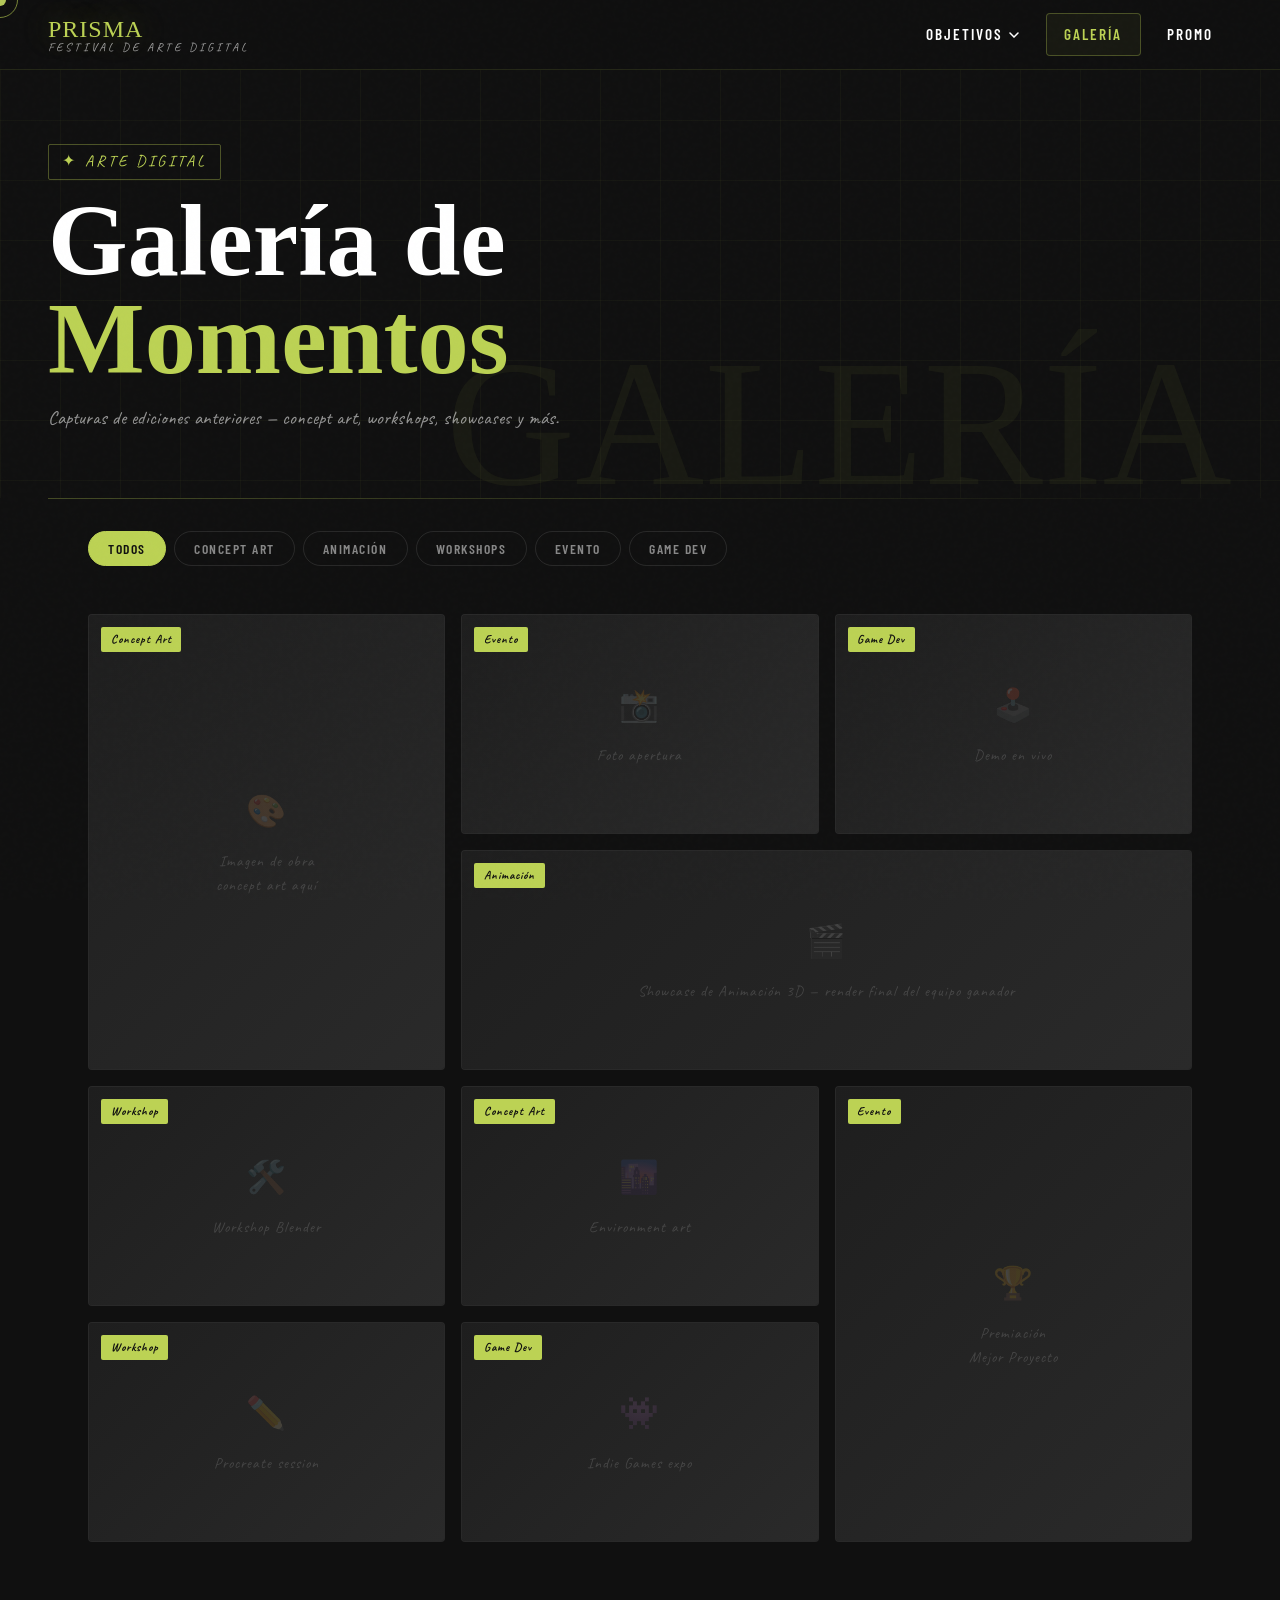
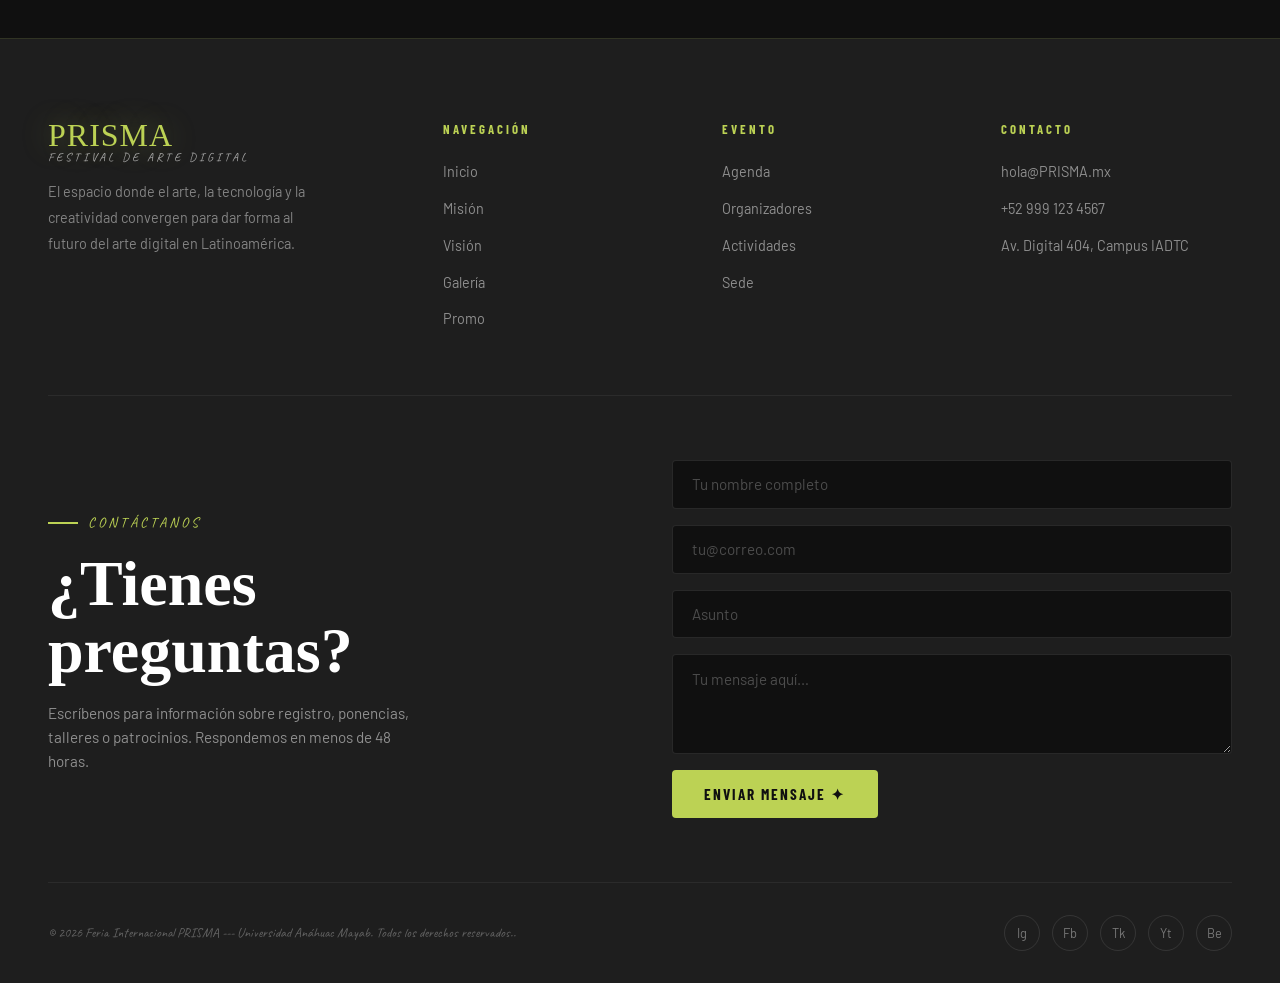
==== Pages/galeria.html @ c2626a15 "All Pages Se agregaron todas las páginas y los links son funcionales, el texto ya está arreglado y f" ====
<!doctype html>
<html lang="es">
  <head>
    <meta charset="UTF-8" />
    <meta name="viewport" content="width=device-width, initial-scale=1.0" />
    <title>Galería — PRISMA Festival</title>
    <link rel="stylesheet" href="/Styles/Style-galeria.css" />

    <!-- =====================================================
       ESTILOS ESPECÍFICOS DE ESTA PÁGINA
       Copia este bloque en un nuevo <style> para cada
       página y personaliza solo lo que necesites.
  ====================================================== -->
    <style>
      /* ── PÁGINA HERO ──────────────────────────────────── */
      .page-banner {
        min-height: 46vh;
        display: flex;
        flex-direction: column;
        justify-content: flex-end;
        padding: 9rem 3rem 4rem;
        position: relative;
        overflow: hidden;
      }

      /* Grid de fondo igual al hero */
      .page-banner::before {
        content: "";
        position: absolute;
        inset: 0;
        background-image:
          linear-gradient(rgba(188, 210, 84, 0.04) 1px, transparent 1px),
          linear-gradient(90deg, rgba(188, 210, 84, 0.04) 1px, transparent 1px);
        background-size: 60px 60px;
      }

      /* Palabra fantasma decorativa — cámbiala por cada página */
      .page-banner::after {
        content: "GALERÍA"; /* ← cambia esto en cada página */
        position: absolute;
        right: 3rem;
        bottom: -1rem;
        font-family: "Permanent Marker", cursive;
        font-size: clamp(5rem, 14vw, 12rem);
        color: rgba(188, 210, 84, 0.05);
        line-height: 1;
        pointer-events: none;
        white-space: nowrap;
      }

      .page-banner-inner {
        position: relative;
        z-index: 1;
      }

      .page-banner-tag {
        display: inline-block;
        font-family: "Caveat", cursive;
        font-size: 1rem;
        color: var(--accent);
        letter-spacing: 3px;
        text-transform: uppercase;
        margin-bottom: 0.8rem;
        padding: 0.25rem 0.8rem;
        border: 1px solid rgba(188, 210, 84, 0.35);
        border-radius: 2px;
      }

      .page-banner-title {
        font-family: "Permanent Marker", cursive;
        font-size: clamp(3.2rem, 8vw, 7rem);
        line-height: 0.95;
        color: var(--white);
      }
      .page-banner-title em {
        font-style: normal;
        color: var(--accent);
      }

      .page-banner-desc {
        font-family: "Caveat", cursive;
        font-size: 1.2rem;
        color: rgba(255, 255, 255, 0.55);
        margin-top: 1rem;
        max-width: 520px;
      }

      /* Línea divisora animada */
      .divider-line {
        height: 1px;
        background: linear-gradient(to right, var(--accent), transparent);
        margin: 0 3rem;
        opacity: 0.3;
      }

      /* ── FILTROS / TABS ───────────────────────────────── */
      .filter-bar {
        display: flex;
        align-items: center;
        gap: 0.5rem;
        flex-wrap: wrap;
        padding: 2rem 3rem;
        max-width: 1200px;
        margin: 0 auto;
      }

      .filter-btn {
        padding: 0.5rem 1.2rem;
        background: transparent;
        border: 1px solid rgba(255, 255, 255, 0.1);
        border-radius: 999px;
        color: rgba(255, 255, 255, 0.5);
        font-family: "Barlow Condensed", sans-serif;
        font-size: 0.85rem;
        font-weight: 600;
        letter-spacing: 1.5px;
        text-transform: uppercase;
        transition: all 0.25s ease;
      }
      .filter-btn:hover {
        border-color: rgba(188, 210, 84, 0.4);
        color: var(--accent);
      }
      .filter-btn.active {
        background: var(--accent);
        border-color: var(--accent);
        color: var(--bg);
      }

      /* ── GALERÍA MASONRY ──────────────────────────────── */
      .gallery-main {
        padding: 1rem 3rem 6rem;
        max-width: 1200px;
        margin: 0 auto;
      }

      .gallery-masonry {
        display: grid;
        grid-template-columns: repeat(3, 1fr);
        grid-auto-rows: 220px;
        gap: 1rem;
      }

      /* Tamaños variados para efecto masonry */
      .gitem {
        grid-row: span 1;
      }
      .gitem.tall {
        grid-row: span 2;
      }
      .gitem.wide {
        grid-column: span 2;
      }

      .gallery-item {
        background: var(--gray);
        border: 1px solid rgba(255, 255, 255, 0.05);
        border-radius: 4px;
        overflow: hidden;
        position: relative;
        transition: all 0.35s cubic-bezier(0.25, 0.46, 0.45, 0.94);
        display: flex;
        align-items: center;
        justify-content: center;
      }
      .gallery-item:hover {
        border-color: rgba(188, 210, 84, 0.35);
        transform: scale(1.02);
        z-index: 2;
        box-shadow: 0 20px 50px rgba(0, 0, 0, 0.5);
      }

      /* Overlay de info al hover */
      .gallery-item-overlay {
        position: absolute;
        inset: 0;
        background: linear-gradient(
          to top,
          rgba(16, 16, 16, 0.95) 0%,
          transparent 55%
        );
        opacity: 0;
        transition: opacity 0.35s ease;
        display: flex;
        flex-direction: column;
        justify-content: flex-end;
        padding: 1.5rem;
      }
      .gallery-item:hover .gallery-item-overlay {
        opacity: 1;
      }

      .gitem-title {
        font-family: "Barlow Condensed", sans-serif;
        font-size: 1rem;
        font-weight: 700;
        letter-spacing: 1px;
        text-transform: uppercase;
        color: var(--white);
        margin-bottom: 0.3rem;
      }
      .gitem-meta {
        font-family: "Caveat", cursive;
        font-size: 0.85rem;
        color: var(--accent);
      }

      .gitem-cat {
        position: absolute;
        top: 12px;
        left: 12px;
        padding: 0.2rem 0.6rem;
        background: var(--accent);
        color: var(--bg);
        font-family: "Caveat", cursive;
        font-size: 0.75rem;
        letter-spacing: 1px;
        border-radius: 2px;
        font-weight: 700;
      }

      /* Placeholder visual (reemplaza con <img> reales) */
      .gitem-placeholder {
        display: flex;
        flex-direction: column;
        align-items: center;
        justify-content: center;
        gap: 0.7rem;
        width: 100%;
        height: 100%;
        font-family: "Caveat", cursive;
        font-size: 0.95rem;
        color: rgba(255, 255, 255, 0.15);
        letter-spacing: 1px;
        text-align: center;
        padding: 1rem;
        /* ↓ Elimina esto cuando pongas imágenes reales */
        background: linear-gradient(
          135deg,
          var(--gray) 0%,
          var(--gray-mid) 100%
        );
      }
      .gitem-placeholder span {
        font-size: 2rem;
      }

      /* ── LIGHTBOX ─────────────────────────────────────── */
      .lightbox {
        position: fixed;
        inset: 0;
        background: rgba(16, 16, 16, 0.97);
        backdrop-filter: blur(20px);
        z-index: 500;
        display: flex;
        align-items: center;
        justify-content: center;
        opacity: 0;
        visibility: hidden;
        transition: all 0.35s ease;
      }
      .lightbox.open {
        opacity: 1;
        visibility: visible;
      }
      .lightbox-content {
        max-width: 80vw;
        max-height: 80vh;
        position: relative;
        text-align: center;
      }
      .lightbox-img {
        max-width: 100%;
        max-height: 70vh;
        border-radius: 4px;
        border: 1px solid rgba(188, 210, 84, 0.2);
      }
      .lightbox-placeholder {
        width: 700px;
        height: 500px;
        max-width: 80vw;
        background: var(--gray);
        border: 1px solid rgba(188, 210, 84, 0.2);
        border-radius: 4px;
        display: flex;
        flex-direction: column;
        align-items: center;
        justify-content: center;
        gap: 1rem;
        font-family: "Caveat", cursive;
        color: rgba(255, 255, 255, 0.3);
        font-size: 1.2rem;
      }
      .lightbox-info {
        margin-top: 1.2rem;
      }
      .lightbox-title {
        font-family: "Permanent Marker", cursive;
        font-size: 1.4rem;
        color: var(--white);
      }
      .lightbox-meta {
        font-family: "Caveat", cursive;
        font-size: 1rem;
        color: var(--accent);
        margin-top: 0.3rem;
      }
      .lightbox-close {
        position: absolute;
        top: -50px;
        right: 0;
        width: 40px;
        height: 40px;
        border-radius: 50%;
        border: 1px solid rgba(255, 255, 255, 0.2);
        background: transparent;
        color: var(--white);
        font-size: 1.2rem;
        display: flex;
        align-items: center;
        justify-content: center;
        transition: all 0.25s ease;
      }
      .lightbox-close:hover {
        background: var(--accent);
        color: var(--bg);
        border-color: var(--accent);
      }

      /* ── RESPONSIVE ─────────────────────────────────── */
      @media (max-width: 1024px) {
        .gallery-masonry {
          grid-template-columns: repeat(2, 1fr);
        }
        .gitem.wide {
          grid-column: span 2;
        }
      }
      @media (max-width: 768px) {
        .page-banner {
          padding: 8rem 1.5rem 3rem;
        }
        .filter-bar {
          padding: 1.5rem;
        }
        .gallery-main {
          padding: 1rem 1.5rem 4rem;
        }
        .gallery-masonry {
          grid-template-columns: 1fr;
          grid-auto-rows: 200px;
        }
        .gitem.tall,
        .gitem.wide {
          grid-column: span 1;
          grid-row: span 1;
        }
      }
    </style>
  </head>
  <body>
    <!-- Loader -->
    <div class="page-loader">
      <span class="loader-text">PRISMA ✦</span>
    </div>

    <!-- Cursor -->
    <div class="cursor"></div>
    <div class="cursor-ring"></div>

    <!-- ═══════════════════════════════════════════════════
       NAVBAR — Igual en todas las páginas, no tocar
  ═══════════════════════════════════════════════════ -->
    <header class="site-header">
      <a href="/index.html" class="logo">
        PRISMA
        <span>Festival de Arte Digital</span>
      </a>

      <button class="hamburger" aria-label="Menú">
        <span></span><span></span><span></span>
      </button>

      <nav class="site-nav">
        <div class="nav-item">
          <a href="#" class="nav-link" aria-haspopup="true">
            Objetivos
            <svg width="10" height="6" viewBox="0 0 10 6" fill="none">
              <path
                d="M1 1L5 5L9 1"
                stroke="currentColor"
                stroke-width="1.5"
                stroke-linecap="round"
              />
            </svg>
          </a>
          <div class="dropdown-menu">
            <a href="mision.html">Misión</a>
            <a href="vision.html">Visión</a>
          </div>
        </div>
        <div class="nav-item">
          <a href="galeria.html" class="nav-link active">Galería</a>
        </div>
        <div class="nav-item">
          <a href="promo.html" class="nav-link">Promo</a>
        </div>
      </nav>
    </header>
    <!-- FIN NAVBAR ─────────────────────────────────────── -->

    <!-- ═══════════════════════════════════════════════════
       CONTENIDO DE ESTA PÁGINA
       Todo lo de aquí abajo es lo que cambia por página
  ═══════════════════════════════════════════════════ -->

    <!-- Banner de página -->
    <div class="page-banner">
      <div class="page-banner-inner">
        <span class="page-banner-tag">✦ Arte Digital</span>
        <h1 class="page-banner-title">Galería de<br /><em>Momentos</em></h1>
        <p class="page-banner-desc">
          Capturas de ediciones anteriores — concept art, workshops, showcases y
          más.
        </p>
      </div>
    </div>

    <div class="divider-line"></div>

    <!-- Filtros -->
    <div class="filter-bar">
      <button class="filter-btn active" data-filter="all">Todos</button>
      <button class="filter-btn" data-filter="concept">Concept Art</button>
      <button class="filter-btn" data-filter="animacion">Animación</button>
      <button class="filter-btn" data-filter="workshop">Workshops</button>
      <button class="filter-btn" data-filter="evento">Evento</button>
      <button class="filter-btn" data-filter="games">Game Dev</button>
    </div>

    <!-- Grid Masonry -->
    <main class="gallery-main">
      <div class="gallery-masonry">
        <!-- Ítem 1 — TALL -->
        <div
          class="gallery-item gitem tall"
          data-category="concept"
          data-title="Character Design Battle"
          data-meta="Concept Art · Edición 2024"
        >
          <div class="gitem-cat">Concept Art</div>
          <div class="gitem-placeholder">
            <span>🎨</span>
            Imagen de obra<br />concept art aquí
          </div>
          <div class="gallery-item-overlay">
            <div class="gitem-title">Character Design Battle</div>
            <div class="gitem-meta">Concept Art · Edición 2024</div>
          </div>
        </div>

        <!-- Ítem 2 -->
        <div
          class="gallery-item gitem"
          data-category="evento"
          data-title="Apertura Oficial"
          data-meta="Evento · 2024"
        >
          <div class="gitem-cat">Evento</div>
          <div class="gitem-placeholder">
            <span>📸</span>
            Foto apertura
          </div>
          <div class="gallery-item-overlay">
            <div class="gitem-title">Apertura Oficial</div>
            <div class="gitem-meta">Evento · 2024</div>
          </div>
        </div>

        <!-- Ítem 3 -->
        <div
          class="gallery-item gitem"
          data-category="games"
          data-title="Demo en Vivo — Unreal Engine"
          data-meta="Game Dev · 2024"
        >
          <div class="gitem-cat">Game Dev</div>
          <div class="gitem-placeholder">
            <span>🕹️</span>
            Demo en vivo
          </div>
          <div class="gallery-item-overlay">
            <div class="gitem-title">Demo en Vivo — Unreal Engine</div>
            <div class="gitem-meta">Game Dev · 2024</div>
          </div>
        </div>

        <!-- Ítem 4 — WIDE -->
        <div
          class="gallery-item gitem wide"
          data-category="animacion"
          data-title="Showcase de Animación 3D"
          data-meta="Animación · 2024"
        >
          <div class="gitem-cat">Animación</div>
          <div class="gitem-placeholder">
            <span>🎬</span>
            Showcase de Animación 3D — render final del equipo ganador
          </div>
          <div class="gallery-item-overlay">
            <div class="gitem-title">Showcase de Animación 3D</div>
            <div class="gitem-meta">Animación · 2024</div>
          </div>
        </div>

        <!-- Ítem 5 -->
        <div
          class="gallery-item gitem"
          data-category="workshop"
          data-title="Workshop Blender"
          data-meta="Workshop · 2024"
        >
          <div class="gitem-cat">Workshop</div>
          <div class="gitem-placeholder">
            <span>🛠️</span>
            Workshop Blender
          </div>
          <div class="gallery-item-overlay">
            <div class="gitem-title">Workshop Blender</div>
            <div class="gitem-meta">Workshop · 2024</div>
          </div>
        </div>

        <!-- Ítem 6 -->
        <div
          class="gallery-item gitem"
          data-category="concept"
          data-title="Environment Painting"
          data-meta="Concept Art · 2023"
        >
          <div class="gitem-cat">Concept Art</div>
          <div class="gitem-placeholder">
            <span>🌆</span>
            Environment art
          </div>
          <div class="gallery-item-overlay">
            <div class="gitem-title">Environment Painting</div>
            <div class="gitem-meta">Concept Art · 2023</div>
          </div>
        </div>

        <!-- Ítem 7 — TALL -->
        <div
          class="gallery-item gitem tall"
          data-category="evento"
          data-title="Premiación — Mejor Proyecto"
          data-meta="Evento · 2024"
        >
          <div class="gitem-cat">Evento</div>
          <div class="gitem-placeholder">
            <span>🏆</span>
            Premiación<br />Mejor Proyecto
          </div>
          <div class="gallery-item-overlay">
            <div class="gitem-title">Premiación — Mejor Proyecto</div>
            <div class="gitem-meta">Evento · 2024</div>
          </div>
        </div>

        <!-- Ítem 8 -->
        <div
          class="gallery-item gitem"
          data-category="workshop"
          data-title="Workshop Procreate"
          data-meta="Workshop · 2023"
        >
          <div class="gitem-cat">Workshop</div>
          <div class="gitem-placeholder">
            <span>✏️</span>
            Procreate session
          </div>
          <div class="gallery-item-overlay">
            <div class="gitem-title">Workshop Procreate</div>
            <div class="gitem-meta">Workshop · 2023</div>
          </div>
        </div>

        <!-- Ítem 9 -->
        <div
          class="gallery-item gitem"
          data-category="games"
          data-title="Indie Game Showcase"
          data-meta="Game Dev · 2023"
        >
          <div class="gitem-cat">Game Dev</div>
          <div class="gitem-placeholder">
            <span>👾</span>
            Indie Games expo
          </div>
          <div class="gallery-item-overlay">
            <div class="gitem-title">Indie Game Showcase</div>
            <div class="gitem-meta">Game Dev · 2023</div>
          </div>
        </div>
      </div>
    </main>

    <!-- ═══════════════════════════════════════════════════
       LIGHTBOX
  ═══════════════════════════════════════════════════ -->
    <div class="lightbox" id="lightbox" role="dialog" aria-modal="true">
      <div class="lightbox-content">
        <button class="lightbox-close" id="lightboxClose">✕</button>
        <div class="lightbox-placeholder" id="lightboxImg">
          <span style="font-size: 3rem">🖼️</span>
          <span>Imagen Ampliada</span>
          <span style="font-size: 0.85rem; opacity: 0.5"
            >Reemplaza con tu &lt;img&gt; real</span
          >
        </div>
        <div class="lightbox-info">
          <div class="lightbox-title" id="lightboxTitle">—</div>
          <div class="lightbox-meta" id="lightboxMeta">—</div>
        </div>
      </div>
    </div>

    <!-- ═══════════════════════════════════════════════════
       FOOTER — Igual en todas las páginas, no tocar
  ═══════════════════════════════════════════════════ -->
    <footer class="site-footer" id="contacto">
      <div class="footer-top">
        <div class="footer-brand">
          <div class="logo">
            PRISMA
            <span>Festival de Arte Digital</span>
          </div>
          <p>
            El espacio donde el arte, la tecnología y la creatividad convergen
            para dar forma al futuro del arte digital en Latinoamérica.
          </p>
        </div>
        <div class="footer-col">
          <div class="footer-col-title">Navegación</div>
          <ul>
            <li><a href="index.html">Inicio</a></li>
            <li><a href="mision.html">Misión</a></li>
            <li><a href="vision.html">Visión</a></li>
            <li><a href="galeria.html">Galería</a></li>
            <li><a href="promo.html">Promo</a></li>
          </ul>
        </div>
        <div class="footer-col">
          <div class="footer-col-title">Evento</div>
          <ul>
            <li><a href="index.html#agenda">Agenda</a></li>
            <li><a href="index.html#organizadores">Organizadores</a></li>
            <li><a href="index.html#destacados">Actividades</a></li>
            <li><a href="index.html#universidad">Sede</a></li>
          </ul>
        </div>
        <div class="footer-col">
          <div class="footer-col-title">Contacto</div>
          <ul>
            <li>
              <a href="mailto:hola@PRISMA.mx">hola@PRISMA.mx</a>
            </li>
            <li><a href="tel:+529991234567">+52 999 123 4567</a></li>
            <li><a href="#">Av. Digital 404, Campus IADTC</a></li>
          </ul>
        </div>
      </div>

      <div class="contact-section">
        <div class="contact-left">
          <div class="section-label">Contáctanos</div>
          <h2 class="section-title">¿Tienes<br />preguntas?</h2>
          <p>
            Escríbenos para información sobre registro, ponencias, talleres o
            patrocinios. Respondemos en menos de 48 horas.
          </p>
        </div>
        <div class="contact-right">
          <form class="contact-form">
            <input
              type="text"
              name="nombre"
              placeholder="Tu nombre completo"
              required
            />
            <input
              type="email"
              name="email"
              placeholder="tu@correo.com"
              required
            />
            <input type="text" name="asunto" placeholder="Asunto" />
            <textarea
              name="mensaje"
              placeholder="Tu mensaje aquí…"
              required
            ></textarea>
            <button type="submit" class="btn-submit">Enviar Mensaje ✦</button>
          </form>
        </div>
      </div>

      <div class="footer-bottom">
        <p>
          © 2026 Feria Internacional PRISMA --- Universidad Anáhuac Mayab. Todos
          los derechos reservados..
        </p>
        <div class="footer-social">
          <a href="https://www.instagram.com/prisma.am/" title="Instagram"
            >Ig</a
          >
          <a href="#" title="Facebook">Fb</a>
          <a href="#" title="TikTok">Tk</a>
          <a href="#" title="YouTube">Yt</a>
          <a href="#" title="Behance">Be</a>
        </div>
      </div>
    </footer>
    <!-- FIN FOOTER ──────────────────────────────────── -->

    <!-- ═══════════════════════════════════════════════════
       JS GLOBAL (no tocar)
  ═══════════════════════════════════════════════════ -->
    <script src="/main.js"></script>

    <!-- ═══════════════════════════════════════════════════
       JS ESPECÍFICO DE ESTA PÁGINA
       Copia solo este bloque <script> en cada página
       y adapta la lógica que necesites.
  ═══════════════════════════════════════════════════ -->
    <script>
      document.addEventListener("DOMContentLoaded", () => {
        /* ── FILTROS ────────────────────────────────────── */
        const filterBtns = document.querySelectorAll(".filter-btn");
        const galleryItems = document.querySelectorAll(".gallery-item");

        filterBtns.forEach((btn) => {
          btn.addEventListener("click", () => {
            filterBtns.forEach((b) => b.classList.remove("active"));
            btn.classList.add("active");

            const filter = btn.dataset.filter;

            galleryItems.forEach((item) => {
              const match =
                filter === "all" || item.dataset.category === filter;
              item.style.transition =
                "opacity 0.35s ease, transform 0.35s ease";
              item.style.opacity = match ? "1" : "0.1";
              item.style.transform = match ? "scale(1)" : "scale(0.95)";
              item.style.pointerEvents = match ? "auto" : "none";
            });
          });
        });

        /* ── LIGHTBOX ───────────────────────────────────── */
        const lightbox = document.getElementById("lightbox");
        const lightboxClose = document.getElementById("lightboxClose");
        const lightboxTitle = document.getElementById("lightboxTitle");
        const lightboxMeta = document.getElementById("lightboxMeta");

        galleryItems.forEach((item) => {
          item.addEventListener("click", () => {
            lightboxTitle.textContent = item.dataset.title || "—";
            lightboxMeta.textContent = item.dataset.meta || "—";
            lightbox.classList.add("open");
            document.body.style.overflow = "hidden";
          });
        });

        const closeLightbox = () => {
          lightbox.classList.remove("open");
          document.body.style.overflow = "";
        };

        lightboxClose.addEventListener("click", closeLightbox);
        lightbox.addEventListener("click", (e) => {
          if (e.target === lightbox) closeLightbox();
        });
        document.addEventListener("keydown", (e) => {
          if (e.key === "Escape") closeLightbox();
        });
      });
    </script>
  </body>
</html>
---- Styles/Style-galeria.css ----
/* ============================================================
   DIGITAL ART FESTIVAL — STYLESHEET
   Base: #101010 | Accent: #BCD254 | Text: #FFFFFF
   ============================================================ */

@import url("https://fonts.googleapis.com/css2?family=Permanent+Marker&family=Caveat:wght@400;600;700&family=Barlow:wght@300;400;500;600;700&family=Barlow+Condensed:wght@400;600;700;800&display=swap");

/* ---- CSS Variables ---- */
:root {
  --bg: #101010;
  --accent: #bcd254;
  --white: #ffffff;
  --gray: #1e1e1e;
  --gray-mid: #2a2a2a;
  --accent-dim: #a0b23a;
  --font-brush: "Permanent Marker", cursive;
  --font-hand: "Caveat", cursive;
  --font-body: "Barlow", sans-serif;
  --font-cond: "Barlow Condensed", sans-serif;
  --radius: 4px;
  --transition: 0.3s cubic-bezier(0.25, 0.46, 0.45, 0.94);
}

/* ---- Reset & Base ---- */
*,
*::before,
*::after {
  box-sizing: border-box;
  margin: 0;
  padding: 0;
}

html {
  scroll-behavior: smooth;
}

body {
  background-color: var(--bg);
  color: var(--white);
  font-family: var(--font-body);
  font-weight: 400;
  line-height: 1.6;
  overflow-x: hidden;
  cursor: none;
}

/* Custom cursor */
.cursor {
  width: 12px;
  height: 12px;
  background: var(--accent);
  border-radius: 50%;
  position: fixed;
  top: 0;
  left: 0;
  pointer-events: none;
  z-index: 9999;
  transform: translate(-50%, -50%);
  transition:
    transform 0.15s ease,
    width 0.2s ease,
    height 0.2s ease;
  mix-blend-mode: exclusion;
}
.cursor-ring {
  width: 36px;
  height: 36px;
  border: 1.5px solid var(--accent);
  border-radius: 50%;
  position: fixed;
  top: 0;
  left: 0;
  pointer-events: none;
  z-index: 9998;
  transform: translate(-50%, -50%);
  transition: transform 0.35s ease;
  opacity: 0.6;
}
body:hover .cursor {
  opacity: 1;
}

a {
  color: inherit;
  text-decoration: none;
  cursor: none;
}
img {
  display: block;
  max-width: 100%;
}
ul {
  list-style: none;
}
button {
  cursor: none;
  font-family: var(--font-body);
}

/* ---- Noise overlay ---- */
body::before {
  content: "";
  position: fixed;
  inset: 0;
  background-image: url("data:image/svg+xml,%3Csvg viewBox='0 0 200 200' xmlns='http://www.w3.org/2000/svg'%3E%3Cfilter id='n'%3E%3CfeTurbulence type='fractalNoise' baseFrequency='0.9' numOctaves='4' stitchTiles='stitch'/%3E%3C/filter%3E%3Crect width='100%25' height='100%25' filter='url(%23n)' opacity='0.04'/%3E%3C/svg%3E");
  pointer-events: none;
  z-index: 1000;
  opacity: 0.35;
}

/* ============================================================
   NAVIGATION / HEADER
   ============================================================ */
.site-header {
  position: fixed;
  top: 0;
  left: 0;
  right: 0;
  z-index: 100;
  padding: 0 3rem;
  display: flex;
  align-items: center;
  justify-content: space-between;
  height: 70px;
  background: rgba(16, 16, 16, 0.9);
  backdrop-filter: blur(14px);
  border-bottom: 1px solid rgba(188, 210, 84, 0.12);
}

.logo {
  font-family: var(--font-brush);
  font-size: 1.5rem;
  color: var(--accent);
  letter-spacing: 1px;
  line-height: 1;
  text-shadow: 0 0 30px rgba(188, 210, 84, 0.4);
}
.logo span {
  display: block;
  font-family: var(--font-hand);
  font-size: 0.75rem;
  color: var(--white);
  opacity: 0.6;
  letter-spacing: 3px;
  text-transform: uppercase;
}

.site-nav {
  display: flex;
  align-items: center;
  gap: 0.5rem;
}

.nav-item {
  position: relative;
}

.nav-link {
  display: inline-flex;
  align-items: center;
  gap: 6px;
  padding: 0.5rem 1.1rem;
  font-family: var(--font-cond);
  font-size: 0.95rem;
  font-weight: 600;
  letter-spacing: 2px;
  text-transform: uppercase;
  color: var(--white);
  border: 1px solid transparent;
  border-radius: var(--radius);
  transition: var(--transition);
}
.nav-link:hover,
.nav-link.active {
  color: var(--accent);
  border-color: rgba(188, 210, 84, 0.3);
  background: rgba(188, 210, 84, 0.05);
}
.nav-link svg {
  transition: transform 0.25s ease;
}
.nav-link:hover svg {
  transform: rotate(180deg);
}

/* Dropdown */
.dropdown-menu {
  position: absolute;
  top: calc(100% + 12px);
  left: 0;
  background: var(--gray);
  border: 1px solid rgba(188, 210, 84, 0.2);
  border-radius: var(--radius);
  min-width: 160px;
  overflow: hidden;
  opacity: 0;
  visibility: hidden;
  transform: translateY(-8px);
  transition: all 0.25s ease;
}
.nav-item:hover .dropdown-menu,
.dropdown-menu.open {
  opacity: 1;
  visibility: visible;
  transform: translateY(0);
}
.dropdown-menu a {
  display: block;
  padding: 0.7rem 1.2rem;
  font-family: var(--font-cond);
  font-size: 0.9rem;
  letter-spacing: 1.5px;
  text-transform: uppercase;
  color: var(--white);
  border-left: 3px solid transparent;
  transition: var(--transition);
}
.dropdown-menu a:hover {
  color: var(--accent);
  border-left-color: var(--accent);
  background: rgba(188, 210, 84, 0.07);
  padding-left: 1.5rem;
}

/* Mobile hamburger */
.hamburger {
  display: none;
  flex-direction: column;
  gap: 5px;
  background: none;
  border: none;
  padding: 8px;
}
.hamburger span {
  display: block;
  width: 24px;
  height: 2px;
  background: var(--accent);
  transition: var(--transition);
}
.hamburger.open span:nth-child(1) {
  transform: rotate(45deg) translate(5px, 5px);
}
.hamburger.open span:nth-child(2) {
  opacity: 0;
}
.hamburger.open span:nth-child(3) {
  transform: rotate(-45deg) translate(5px, -5px);
}

/* ============================================================
   HERO SECTION
   ============================================================ */
.hero {
  min-height: 100vh;
  display: flex;
  flex-direction: column;
  justify-content: center;
  align-items: flex-start;
  padding: 8rem 3rem 4rem;
  position: relative;
  overflow: hidden;
}

.hero-bg-grid {
  position: absolute;
  inset: 0;
  background-image:
    linear-gradient(rgba(188, 210, 84, 0.04) 1px, transparent 1px),
    linear-gradient(90deg, rgba(188, 210, 84, 0.04) 1px, transparent 1px);
  background-size: 60px 60px;
  z-index: 0;
}
.hero-glow {
  position: absolute;
  width: 600px;
  height: 600px;
  border-radius: 50%;
  background: radial-gradient(
    circle,
    rgba(188, 210, 84, 0.12) 0%,
    transparent 70%
  );
  top: -100px;
  right: -100px;
  pointer-events: none;
  animation: pulseGlow 6s ease-in-out infinite;
}
.hero-glow-2 {
  position: absolute;
  width: 400px;
  height: 400px;
  border-radius: 50%;
  background: radial-gradient(
    circle,
    rgba(188, 210, 84, 0.06) 0%,
    transparent 70%
  );
  bottom: 0;
  left: 30%;
  pointer-events: none;
  animation: pulseGlow 8s ease-in-out infinite reverse;
}
@keyframes pulseGlow {
  0%,
  100% {
    transform: scale(1);
    opacity: 1;
  }
  50% {
    transform: scale(1.15);
    opacity: 0.7;
  }
}

.hero-tag {
  position: relative;
  z-index: 1;
  display: inline-block;
  font-family: var(--font-hand);
  font-size: 1.1rem;
  color: var(--accent);
  letter-spacing: 3px;
  text-transform: uppercase;
  margin-bottom: 1rem;
  padding: 0.3rem 1rem;
  border: 1px solid rgba(188, 210, 84, 0.4);
  border-radius: 2px;
}

.hero-title {
  position: relative;
  z-index: 1;
  font-family: var(--font-brush);
  font-size: clamp(3.5rem, 10vw, 9rem);
  line-height: 0.9;
  color: var(--white);
  margin-bottom: 1.5rem;
  max-width: 800px;
}
.hero-title em {
  font-style: normal;
  color: var(--accent);
  -webkit-text-stroke: 0px;
  text-shadow: 0 0 60px rgba(188, 210, 84, 0.5);
}

.hero-subtitle {
  position: relative;
  z-index: 1;
  font-family: var(--font-hand);
  font-size: 1.4rem;
  color: rgba(255, 255, 255, 0.7);
  max-width: 500px;
  margin-bottom: 2.5rem;
}

.hero-cta {
  position: relative;
  z-index: 1;
  display: inline-flex;
  align-items: center;
  gap: 10px;
  padding: 1rem 2.2rem;
  background: var(--accent);
  color: var(--bg);
  font-family: var(--font-cond);
  font-size: 1rem;
  font-weight: 700;
  letter-spacing: 2px;
  text-transform: uppercase;
  border: none;
  border-radius: var(--radius);
  transition: var(--transition);
  box-shadow: 0 0 0 0 rgba(188, 210, 84, 0.4);
}
.hero-cta:hover {
  background: var(--white);
  transform: translateY(-3px);
  box-shadow: 0 0 30px rgba(188, 210, 84, 0.5);
}

.hero-scroll {
  position: absolute;
  bottom: 2rem;
  left: 50%;
  transform: translateX(-50%);
  display: flex;
  flex-direction: column;
  align-items: center;
  gap: 8px;
  z-index: 1;
  font-family: var(--font-hand);
  font-size: 0.8rem;
  letter-spacing: 2px;
  text-transform: uppercase;
  color: rgba(255, 255, 255, 0.4);
}
.scroll-line {
  width: 1px;
  height: 50px;
  background: linear-gradient(to bottom, rgba(188, 210, 84, 0.8), transparent);
  animation: scrollAnim 2s ease-in-out infinite;
}
@keyframes scrollAnim {
  0%,
  100% {
    transform: scaleY(1);
    opacity: 1;
  }
  50% {
    transform: scaleY(0.5);
    opacity: 0.4;
  }
}

/* ============================================================
   SECTION SHARED
   ============================================================ */
section {
  padding: 6rem 3rem;
}

.section-label {
  display: inline-flex;
  align-items: center;
  gap: 10px;
  font-family: var(--font-hand);
  font-size: 0.9rem;
  letter-spacing: 3px;
  text-transform: uppercase;
  color: var(--accent);
  margin-bottom: 1rem;
}
.section-label::before {
  content: "";
  display: block;
  width: 30px;
  height: 2px;
  background: var(--accent);
}

.section-title {
  font-family: var(--font-brush);
  font-size: clamp(2.2rem, 5vw, 4rem);
  line-height: 1.05;
  color: var(--white);
  margin-bottom: 1.5rem;
}

/* ============================================================
   UNIVERSITY SECTION
   ============================================================ */
.university-section {
  background: var(--gray);
  position: relative;
  overflow: hidden;
}
.university-section::before {
  content: "UNI";
  position: absolute;
  right: -2rem;
  top: 50%;
  transform: translateY(-50%);
  font-family: var(--font-brush);
  font-size: 14rem;
  color: rgba(188, 210, 84, 0.03);
  pointer-events: none;
  line-height: 1;
}

.university-inner {
  display: grid;
  grid-template-columns: 1fr 1fr;
  gap: 5rem;
  align-items: center;
  max-width: 1200px;
  margin: 0 auto;
}

.uni-badge {
  display: inline-flex;
  align-items: center;
  gap: 12px;
  padding: 0.5rem 1rem;
  border: 1px solid rgba(188, 210, 84, 0.3);
  border-radius: var(--radius);
  margin-bottom: 2rem;
}
.uni-badge-dot {
  width: 8px;
  height: 8px;
  border-radius: 50%;
  background: var(--accent);
  animation: blink 2s ease-in-out infinite;
}
@keyframes blink {
  0%,
  100% {
    opacity: 1;
  }
  50% {
    opacity: 0.2;
  }
}
.uni-badge span {
  font-family: var(--font-cond);
  font-size: 0.8rem;
  letter-spacing: 2px;
  text-transform: uppercase;
  color: var(--accent);
}

.uni-text p {
  font-size: 1.05rem;
  color: rgba(255, 255, 255, 0.75);
  margin-bottom: 1rem;
  max-width: 520px;
}

.uni-stats {
  display: flex;
  gap: 3rem;
  margin-top: 2.5rem;
}
.stat {
  display: flex;
  flex-direction: column;
}
.stat-num {
  font-family: var(--font-brush);
  font-size: 2.8rem;
  color: var(--accent);
  line-height: 1;
}
.stat-label {
  font-family: var(--font-hand);
  font-size: 0.9rem;
  color: rgba(255, 255, 255, 0.5);
  margin-top: 4px;
}

.uni-visual {
  position: relative;
}
.uni-frame {
  width: 100%;
  aspect-ratio: 4/3;
  background: var(--gray-mid);
  border: 1px solid rgba(188, 210, 84, 0.15);
  border-radius: var(--radius);
  display: flex;
  align-items: center;
  justify-content: center;
  overflow: hidden;
  position: relative;
}
.uni-frame-inner {
  width: 85%;
  height: 85%;
  border: 1px dashed rgba(188, 210, 84, 0.2);
  border-radius: var(--radius);
  display: flex;
  flex-direction: column;
  align-items: center;
  justify-content: center;
  gap: 1rem;
  color: rgba(255, 255, 255, 0.2);
  font-family: var(--font-hand);
  font-size: 1rem;
  letter-spacing: 2px;
}
.uni-frame-inner svg {
  opacity: 0.3;
}
.uni-corner {
  position: absolute;
  width: 20px;
  height: 20px;
  border-color: var(--accent);
  border-style: solid;
  opacity: 0.5;
}
.uni-corner.tl {
  top: 10px;
  left: 10px;
  border-width: 2px 0 0 2px;
}
.uni-corner.tr {
  top: 10px;
  right: 10px;
  border-width: 2px 2px 0 0;
}
.uni-corner.bl {
  bottom: 10px;
  left: 10px;
  border-width: 0 0 2px 2px;
}
.uni-corner.br {
  bottom: 10px;
  right: 10px;
  border-width: 0 2px 2px 0;
}

/* ============================================================
   HIGHLIGHTS / TALKS SECTION
   ============================================================ */
.highlights-section {
  max-width: 1200px;
  margin: 0 auto;
}

.highlights-grid {
  display: grid;
  grid-template-columns: repeat(3, 1fr);
  gap: 1.5rem;
  margin-top: 3rem;
}

.highlight-card {
  background: var(--gray);
  border: 1px solid rgba(255, 255, 255, 0.05);
  border-radius: var(--radius);
  padding: 2rem;
  position: relative;
  overflow: hidden;
  transition: var(--transition);
  cursor: none;
}
.highlight-card::before {
  content: "";
  position: absolute;
  top: 0;
  left: 0;
  width: 3px;
  height: 0;
  background: var(--accent);
  transition: height 0.4s ease;
}
.highlight-card:hover {
  border-color: rgba(188, 210, 84, 0.25);
  transform: translateY(-6px);
  box-shadow: 0 20px 40px rgba(0, 0, 0, 0.4);
}
.highlight-card:hover::before {
  height: 100%;
}

.hcard-num {
  font-family: var(--font-brush);
  font-size: 4rem;
  color: rgba(188, 210, 84, 0.1);
  line-height: 1;
  margin-bottom: 1rem;
  transition: color 0.3s ease;
}
.highlight-card:hover .hcard-num {
  color: rgba(188, 210, 84, 0.2);
}

.hcard-icon {
  width: 42px;
  height: 42px;
  background: rgba(188, 210, 84, 0.1);
  border-radius: var(--radius);
  display: flex;
  align-items: center;
  justify-content: center;
  margin-bottom: 1.2rem;
  color: var(--accent);
  font-size: 1.3rem;
}

.hcard-title {
  font-family: var(--font-cond);
  font-size: 1.2rem;
  font-weight: 700;
  letter-spacing: 1px;
  text-transform: uppercase;
  color: var(--white);
  margin-bottom: 0.6rem;
}

.hcard-desc {
  font-size: 0.9rem;
  color: rgba(255, 255, 255, 0.55);
  line-height: 1.7;
}

.hcard-tag {
  display: inline-block;
  margin-top: 1.2rem;
  padding: 0.25rem 0.75rem;
  background: rgba(188, 210, 84, 0.1);
  color: var(--accent);
  font-family: var(--font-hand);
  font-size: 0.8rem;
  letter-spacing: 1px;
  border-radius: 2px;
}

/* ============================================================
   MARQUEE STRIP
   ============================================================ */
.marquee-strip {
  background: var(--accent);
  padding: 0.9rem 0;
  overflow: hidden;
  position: relative;
}
.marquee-inner {
  display: flex;
  animation: marqueeAnim 25s linear infinite;
  white-space: nowrap;
}
.marquee-inner span {
  font-family: var(--font-brush);
  font-size: 1rem;
  color: var(--bg);
  padding: 0 2.5rem;
  letter-spacing: 1px;
}
.marquee-inner span::before {
  content: "✦";
  margin-right: 2.5rem;
  opacity: 0.5;
}
@keyframes marqueeAnim {
  from {
    transform: translateX(0);
  }
  to {
    transform: translateX(-50%);
  }
}

/* ============================================================
   ORGANIZERS CAROUSEL
   ============================================================ */
.carousel-section {
  background: var(--gray);
  padding: 6rem 3rem;
  overflow: hidden;
}
.carousel-header {
  max-width: 1200px;
  margin: 0 auto 3rem;
  display: flex;
  align-items: flex-end;
  justify-content: space-between;
  flex-wrap: wrap;
  gap: 1.5rem;
}
.carousel-controls {
  display: flex;
  gap: 0.8rem;
}
.carousel-btn {
  width: 50px;
  height: 50px;
  border-radius: 50%;
  border: 1px solid rgba(188, 210, 84, 0.4);
  background: transparent;
  color: var(--white);
  display: flex;
  align-items: center;
  justify-content: center;
  transition: var(--transition);
  font-size: 1.2rem;
}
.carousel-btn:hover {
  background: var(--accent);
  color: var(--bg);
  border-color: var(--accent);
  transform: scale(1.1);
}

.carousel-track-wrapper {
  max-width: 1200px;
  margin: 0 auto;
  overflow: hidden;
  position: relative;
}
.carousel-track {
  display: flex;
  gap: 1.5rem;
  transition: transform 0.5s cubic-bezier(0.25, 0.46, 0.45, 0.94);
}

.org-card {
  flex: 0 0 calc(33.333% - 1rem);
  background: var(--bg);
  border: 1px solid rgba(255, 255, 255, 0.05);
  border-radius: var(--radius);
  padding: 2rem;
  transition: var(--transition);
}
.org-card:hover {
  border-color: rgba(188, 210, 84, 0.3);
  transform: translateY(-4px);
}

.org-avatar {
  width: 70px;
  height: 70px;
  border-radius: 50%;
  background: var(--gray-mid);
  border: 2px solid rgba(188, 210, 84, 0.3);
  display: flex;
  align-items: center;
  justify-content: center;
  font-family: var(--font-brush);
  font-size: 1.5rem;
  color: var(--accent);
  margin-bottom: 1.2rem;
}

.org-name {
  font-family: var(--font-cond);
  font-size: 1.15rem;
  font-weight: 700;
  letter-spacing: 1px;
  text-transform: uppercase;
  color: var(--white);
  margin-bottom: 0.3rem;
}
.org-role {
  font-family: var(--font-hand);
  font-size: 0.95rem;
  color: var(--accent);
  margin-bottom: 1rem;
}
.org-desc {
  font-size: 0.88rem;
  color: rgba(255, 255, 255, 0.5);
  line-height: 1.7;
}
.org-social {
  display: flex;
  gap: 0.5rem;
  margin-top: 1.2rem;
}
.org-social a {
  width: 32px;
  height: 32px;
  border-radius: 50%;
  background: rgba(188, 210, 84, 0.1);
  border: 1px solid rgba(188, 210, 84, 0.2);
  display: flex;
  align-items: center;
  justify-content: center;
  color: var(--accent);
  font-size: 0.75rem;
  transition: var(--transition);
}
.org-social a:hover {
  background: var(--accent);
  color: var(--bg);
}

.carousel-dots {
  display: flex;
  justify-content: center;
  gap: 8px;
  margin-top: 2.5rem;
}
.carousel-dot {
  width: 8px;
  height: 8px;
  border-radius: 50%;
  background: rgba(255, 255, 255, 0.2);
  border: none;
  transition: var(--transition);
}
.carousel-dot.active {
  background: var(--accent);
  width: 24px;
  border-radius: 4px;
}

/* ============================================================
   SCHEDULE / AGENDA SECTION
   ============================================================ */
.schedule-section {
  max-width: 1200px;
  margin: 0 auto;
  padding: 6rem 3rem;
}
.schedule-list {
  margin-top: 3rem;
  display: flex;
  flex-direction: column;
  gap: 1px;
}
.schedule-item {
  display: grid;
  grid-template-columns: 120px 1fr auto;
  align-items: center;
  gap: 2rem;
  padding: 1.5rem 0;
  border-bottom: 1px solid rgba(255, 255, 255, 0.06);
  transition: var(--transition);
  position: relative;
}
.schedule-item::before {
  content: "";
  position: absolute;
  left: -3rem;
  right: -3rem;
  top: 0;
  bottom: 0;
  background: rgba(188, 210, 84, 0.04);
  opacity: 0;
  transition: opacity 0.3s ease;
  z-index: -1;
}
.schedule-item:hover::before {
  opacity: 1;
}

.sch-time {
  font-family: var(--font-hand);
  font-size: 0.95rem;
  color: var(--accent);
  letter-spacing: 1px;
}
.sch-info {
}
.sch-title {
  font-family: var(--font-cond);
  font-size: 1.1rem;
  font-weight: 700;
  letter-spacing: 0.5px;
  text-transform: uppercase;
  color: var(--white);
  margin-bottom: 0.25rem;
}
.sch-speaker {
  font-size: 0.88rem;
  color: rgba(255, 255, 255, 0.45);
}
.sch-badge {
  padding: 0.3rem 0.8rem;
  font-family: var(--font-hand);
  font-size: 0.8rem;
  letter-spacing: 1px;
  border-radius: 2px;
  white-space: nowrap;
}
.badge-talk {
  background: rgba(188, 210, 84, 0.12);
  color: var(--accent);
}
.badge-panel {
  background: rgba(100, 150, 255, 0.12);
  color: #6496ff;
}
.badge-workshop {
  background: rgba(255, 140, 100, 0.12);
  color: #ff8c64;
}

/* ============================================================
   GALLERY PREVIEW
   ============================================================ */
.gallery-section {
  padding: 6rem 3rem;
  background: var(--bg);
}
.gallery-inner {
  max-width: 1200px;
  margin: 0 auto;
}
.gallery-grid {
  display: grid;
  grid-template-columns: repeat(4, 1fr);
  grid-template-rows: auto;
  gap: 1rem;
  margin-top: 3rem;
}
.gallery-cell {
  background: var(--gray);
  border: 1px solid rgba(255, 255, 255, 0.05);
  border-radius: var(--radius);
  aspect-ratio: 1;
  display: flex;
  align-items: center;
  justify-content: center;
  overflow: hidden;
  position: relative;
  transition: var(--transition);
  cursor: none;
}
.gallery-cell:nth-child(1) {
  grid-column: span 2;
  grid-row: span 2;
  aspect-ratio: auto;
}
.gallery-cell:nth-child(5) {
  grid-column: span 2;
  aspect-ratio: auto;
  min-height: 180px;
}
.gallery-cell:hover {
  border-color: rgba(188, 210, 84, 0.3);
  transform: scale(1.02);
}
.gallery-cell::after {
  content: "Ver ✦";
  position: absolute;
  inset: 0;
  display: flex;
  align-items: center;
  justify-content: center;
  font-family: var(--font-hand);
  font-size: 1rem;
  color: var(--accent);
  background: rgba(16, 16, 16, 0.7);
  opacity: 0;
  transition: opacity 0.3s ease;
}
.gallery-cell:hover::after {
  opacity: 1;
}
.gallery-placeholder {
  font-family: var(--font-hand);
  font-size: 0.85rem;
  color: rgba(255, 255, 255, 0.15);
  text-align: center;
  padding: 1rem;
  letter-spacing: 1px;
}

.gallery-link {
  display: inline-flex;
  align-items: center;
  gap: 8px;
  margin-top: 2.5rem;
  font-family: var(--font-cond);
  font-size: 0.9rem;
  font-weight: 700;
  letter-spacing: 2px;
  text-transform: uppercase;
  color: var(--accent);
  border-bottom: 1px solid var(--accent);
  padding-bottom: 4px;
  transition: gap 0.3s ease;
}
.gallery-link:hover {
  gap: 16px;
}

/* ============================================================
   GALERÍA PAGE
   ============================================================ */
.gallery-page-grid {
  display: grid;
  grid-template-columns: repeat(3, 1fr);
  gap: 1.5rem;
  margin-top: 3rem;
}
.gallery-page-cell {
  background: var(--gray);
  border: 1px solid rgba(255, 255, 255, 0.05);
  border-radius: var(--radius);
  aspect-ratio: 4/3;
  display: flex;
  flex-direction: column;
  align-items: center;
  justify-content: center;
  gap: 1rem;
  position: relative;
  overflow: hidden;
  transition: var(--transition);
}
.gallery-page-cell:hover {
  border-color: rgba(188, 210, 84, 0.3);
  transform: translateY(-6px);
  box-shadow: 0 20px 40px rgba(0, 0, 0, 0.5);
}
.gallery-cat {
  position: absolute;
  top: 12px;
  left: 12px;
  padding: 0.2rem 0.6rem;
  background: var(--accent);
  color: var(--bg);
  font-family: var(--font-hand);
  font-size: 0.75rem;
  letter-spacing: 1px;
  border-radius: 2px;
}

/* ============================================================
   PROMO PAGE
   ============================================================ */
.promo-page {
  padding: 6rem 3rem;
}
.promo-inner {
  max-width: 1100px;
  margin: 0 auto;
}

.video-wrapper {
  width: 100%;
  aspect-ratio: 16/9;
  background: var(--gray);
  border: 1px solid rgba(188, 210, 84, 0.15);
  border-radius: var(--radius);
  display: flex;
  align-items: center;
  justify-content: center;
  position: relative;
  overflow: hidden;
  margin-top: 3rem;
  cursor: none;
}
.video-wrapper video {
  width: 100%;
  height: 100%;
  object-fit: cover;
}
.video-placeholder {
  display: flex;
  flex-direction: column;
  align-items: center;
  justify-content: center;
  gap: 1rem;
  color: rgba(255, 255, 255, 0.3);
  font-family: var(--font-hand);
  font-size: 1rem;
  letter-spacing: 2px;
}
.play-btn {
  width: 70px;
  height: 70px;
  border-radius: 50%;
  background: rgba(188, 210, 84, 0.15);
  border: 2px solid var(--accent);
  display: flex;
  align-items: center;
  justify-content: center;
  color: var(--accent);
  font-size: 1.8rem;
  transition: var(--transition);
}
.play-btn:hover {
  background: var(--accent);
  color: var(--bg);
  transform: scale(1.1);
}

.posters-grid {
  display: grid;
  grid-template-columns: 1fr 1fr;
  gap: 2rem;
  margin-top: 4rem;
}
.poster-card {
  background: var(--gray);
  border: 1px solid rgba(255, 255, 255, 0.05);
  border-radius: var(--radius);
  overflow: hidden;
  transition: var(--transition);
}
.poster-card:hover {
  border-color: rgba(188, 210, 84, 0.3);
  transform: translateY(-6px);
  box-shadow: 0 20px 50px rgba(0, 0, 0, 0.5);
}
.poster-img {
  width: 100%;
  aspect-ratio: 2/3;
  background: var(--gray-mid);
  display: flex;
  flex-direction: column;
  align-items: center;
  justify-content: center;
  gap: 1rem;
  font-family: var(--font-hand);
  font-size: 0.9rem;
  color: rgba(255, 255, 255, 0.2);
  letter-spacing: 2px;
  position: relative;
  overflow: hidden;
}
.poster-img::before {
  content: "";
  position: absolute;
  inset: 0;
  background: linear-gradient(
    135deg,
    rgba(188, 210, 84, 0.08) 0%,
    transparent 60%
  );
}
.poster-label {
  padding: 1rem 1.5rem;
  display: flex;
  justify-content: space-between;
  align-items: center;
}
.poster-label span {
  font-family: var(--font-cond);
  font-size: 0.9rem;
  letter-spacing: 1.5px;
  text-transform: uppercase;
  color: rgba(255, 255, 255, 0.6);
}
.poster-dl {
  display: inline-flex;
  align-items: center;
  gap: 6px;
  padding: 0.4rem 0.9rem;
  background: rgba(188, 210, 84, 0.1);
  color: var(--accent);
  font-family: var(--font-hand);
  font-size: 0.85rem;
  border-radius: 2px;
  transition: var(--transition);
}
.poster-dl:hover {
  background: var(--accent);
  color: var(--bg);
}

/* ============================================================
   MISIÓN / VISIÓN PAGES
   ============================================================ */
.inner-page {
  padding: 8rem 3rem 6rem;
}
.inner-page-inner {
  max-width: 900px;
  margin: 0 auto;
}

.page-hero-title {
  font-family: var(--font-brush);
  font-size: clamp(3rem, 8vw, 7rem);
  color: var(--white);
  line-height: 0.95;
  margin-bottom: 2rem;
}
.page-hero-title em {
  font-style: normal;
  color: var(--accent);
}

.big-quote {
  border-left: 3px solid var(--accent);
  padding-left: 2rem;
  margin: 3rem 0;
}
.big-quote p {
  font-family: var(--font-hand);
  font-size: 1.6rem;
  color: rgba(255, 255, 255, 0.85);
  line-height: 1.5;
}

.inner-content p {
  font-size: 1.05rem;
  color: rgba(255, 255, 255, 0.65);
  line-height: 1.9;
  margin-bottom: 1.2rem;
  max-width: 700px;
}

.values-grid {
  display: grid;
  grid-template-columns: repeat(2, 1fr);
  gap: 1.5rem;
  margin-top: 3rem;
}
.value-item {
  padding: 1.8rem;
  background: var(--gray);
  border: 1px solid rgba(255, 255, 255, 0.05);
  border-radius: var(--radius);
  transition: var(--transition);
}
.value-item:hover {
  border-color: rgba(188, 210, 84, 0.3);
  transform: translateY(-4px);
}
.value-num {
  font-family: var(--font-brush);
  font-size: 2rem;
  color: var(--accent);
  margin-bottom: 0.8rem;
}
.value-title {
  font-family: var(--font-cond);
  font-size: 1rem;
  font-weight: 700;
  letter-spacing: 2px;
  text-transform: uppercase;
  color: var(--white);
  margin-bottom: 0.5rem;
}
.value-desc {
  font-size: 0.88rem;
  color: rgba(255, 255, 255, 0.5);
  line-height: 1.7;
}

/* ============================================================
   FOOTER
   ============================================================ */
.site-footer {
  background: var(--gray);
  border-top: 1px solid rgba(188, 210, 84, 0.12);
  padding: 5rem 3rem 2rem;
}
.footer-top {
  display: grid;
  grid-template-columns: 1.5fr 1fr 1fr 1fr;
  gap: 3rem;
  max-width: 1200px;
  margin: 0 auto 4rem;
}
.footer-brand .logo {
  font-size: 2rem;
  margin-bottom: 1rem;
}
.footer-brand p {
  font-size: 0.9rem;
  color: rgba(255, 255, 255, 0.45);
  line-height: 1.8;
  max-width: 280px;
}
.footer-col-title {
  font-family: var(--font-cond);
  font-size: 0.8rem;
  font-weight: 700;
  letter-spacing: 3px;
  text-transform: uppercase;
  color: var(--accent);
  margin-bottom: 1.2rem;
}
.footer-col ul {
  display: flex;
  flex-direction: column;
  gap: 0.7rem;
}
.footer-col ul a {
  font-size: 0.9rem;
  color: rgba(255, 255, 255, 0.5);
  transition: color 0.25s ease;
}
.footer-col ul a:hover {
  color: var(--accent);
}

/* Contact section in footer */
.contact-section {
  max-width: 1200px;
  margin: 0 auto;
  padding: 4rem 0;
  border-top: 1px solid rgba(255, 255, 255, 0.06);
  display: grid;
  grid-template-columns: 1fr 1fr;
  gap: 4rem;
  align-items: center;
}
.contact-left .section-title {
  margin-bottom: 1rem;
}
.contact-left p {
  font-size: 0.95rem;
  color: rgba(255, 255, 255, 0.5);
  max-width: 380px;
}
.contact-form {
  display: flex;
  flex-direction: column;
  gap: 1rem;
}
.contact-form input,
.contact-form textarea {
  background: var(--bg);
  border: 1px solid rgba(255, 255, 255, 0.1);
  border-radius: var(--radius);
  padding: 0.9rem 1.2rem;
  color: var(--white);
  font-family: var(--font-body);
  font-size: 0.95rem;
  width: 100%;
  transition: border-color 0.25s ease;
  outline: none;
  resize: vertical;
}
.contact-form input:focus,
.contact-form textarea:focus {
  border-color: var(--accent);
}
.contact-form input::placeholder,
.contact-form textarea::placeholder {
  color: rgba(255, 255, 255, 0.25);
}
.contact-form textarea {
  min-height: 100px;
}
.btn-submit {
  padding: 0.9rem 2rem;
  background: var(--accent);
  color: var(--bg);
  border: none;
  border-radius: var(--radius);
  font-family: var(--font-cond);
  font-size: 0.95rem;
  font-weight: 700;
  letter-spacing: 2px;
  text-transform: uppercase;
  transition: var(--transition);
  align-self: flex-start;
}
.btn-submit:hover {
  background: var(--white);
  transform: translateY(-2px);
}

.footer-bottom {
  max-width: 1200px;
  margin: 0 auto;
  padding-top: 2rem;
  border-top: 1px solid rgba(255, 255, 255, 0.06);
  display: flex;
  justify-content: space-between;
  align-items: center;
  flex-wrap: wrap;
  gap: 1rem;
}
.footer-bottom p {
  font-family: var(--font-hand);
  font-size: 0.85rem;
  color: rgba(255, 255, 255, 0.3);
}
.footer-social {
  display: flex;
  gap: 0.75rem;
}
.footer-social a {
  width: 36px;
  height: 36px;
  border-radius: 50%;
  border: 1px solid rgba(255, 255, 255, 0.1);
  display: flex;
  align-items: center;
  justify-content: center;
  font-size: 0.8rem;
  color: rgba(255, 255, 255, 0.4);
  transition: var(--transition);
}
.footer-social a:hover {
  border-color: var(--accent);
  color: var(--accent);
  transform: translateY(-3px);
}

/* ============================================================
   PAGE TRANSITION LOADER
   ============================================================ */
.page-loader {
  position: fixed;
  inset: 0;
  background: var(--bg);
  z-index: 9990;
  display: flex;
  align-items: center;
  justify-content: center;
  transition:
    opacity 0.5s ease,
    visibility 0.5s ease;
}
.page-loader.done {
  opacity: 0;
  visibility: hidden;
}
.loader-text {
  font-family: var(--font-brush);
  font-size: 2rem;
  color: var(--accent);
  animation: loaderPulse 1s ease-in-out infinite;
}
@keyframes loaderPulse {
  0%,
  100% {
    opacity: 1;
  }
  50% {
    opacity: 0.3;
  }
}

/* ============================================================
   SCROLL REVEAL
   ============================================================ */
.reveal {
  opacity: 0;
  transform: translateY(40px);
  transition:
    opacity 0.7s ease,
    transform 0.7s ease;
}
.reveal.visible {
  opacity: 1;
  transform: translateY(0);
}
.reveal-delay-1 {
  transition-delay: 0.1s;
}
.reveal-delay-2 {
  transition-delay: 0.2s;
}
.reveal-delay-3 {
  transition-delay: 0.3s;
}
.reveal-delay-4 {
  transition-delay: 0.4s;
}
.reveal-delay-5 {
  transition-delay: 0.5s;
}

/* ============================================================
   RESPONSIVE
   ============================================================ */
@media (max-width: 1024px) {
  .university-inner {
    grid-template-columns: 1fr;
  }
  .highlights-grid {
    grid-template-columns: repeat(2, 1fr);
  }
  .footer-top {
    grid-template-columns: 1fr 1fr;
  }
  .org-card {
    flex: 0 0 calc(50% - 0.75rem);
  }
  .gallery-page-grid {
    grid-template-columns: repeat(2, 1fr);
  }
}

@media (max-width: 768px) {
  .site-header {
    padding: 0 1.5rem;
  }
  .hamburger {
    display: flex;
  }
  .site-nav {
    position: fixed;
    top: 70px;
    left: 0;
    right: 0;
    background: var(--gray);
    flex-direction: column;
    padding: 2rem 1.5rem;
    border-bottom: 1px solid rgba(188, 210, 84, 0.1);
    transform: translateY(-110%);
    transition: transform 0.4s ease;
    gap: 0.5rem;
    z-index: 90;
  }
  .site-nav.open {
    transform: translateY(0);
  }
  .dropdown-menu {
    position: static;
    opacity: 1;
    visibility: visible;
    transform: none;
    background: rgba(255, 255, 255, 0.03);
    border: none;
    margin-top: 0.3rem;
  }
  section {
    padding: 4rem 1.5rem;
  }
  .hero {
    padding: 7rem 1.5rem 4rem;
  }
  .highlights-grid {
    grid-template-columns: 1fr;
  }
  .gallery-grid {
    grid-template-columns: repeat(2, 1fr);
  }
  .gallery-cell:nth-child(1) {
    grid-column: span 2;
  }
  .gallery-cell:nth-child(5) {
    grid-column: span 2;
  }
  .contact-section {
    grid-template-columns: 1fr;
    gap: 2rem;
  }
  .footer-top {
    grid-template-columns: 1fr;
    gap: 2rem;
  }
  .org-card {
    flex: 0 0 calc(100% - 0);
  }
  .values-grid {
    grid-template-columns: 1fr;
  }
  .posters-grid {
    grid-template-columns: 1fr;
  }
  .schedule-item {
    grid-template-columns: 90px 1fr;
  }
  .sch-badge {
    display: none;
  }
  .gallery-page-grid {
    grid-template-columns: 1fr;
  }
}
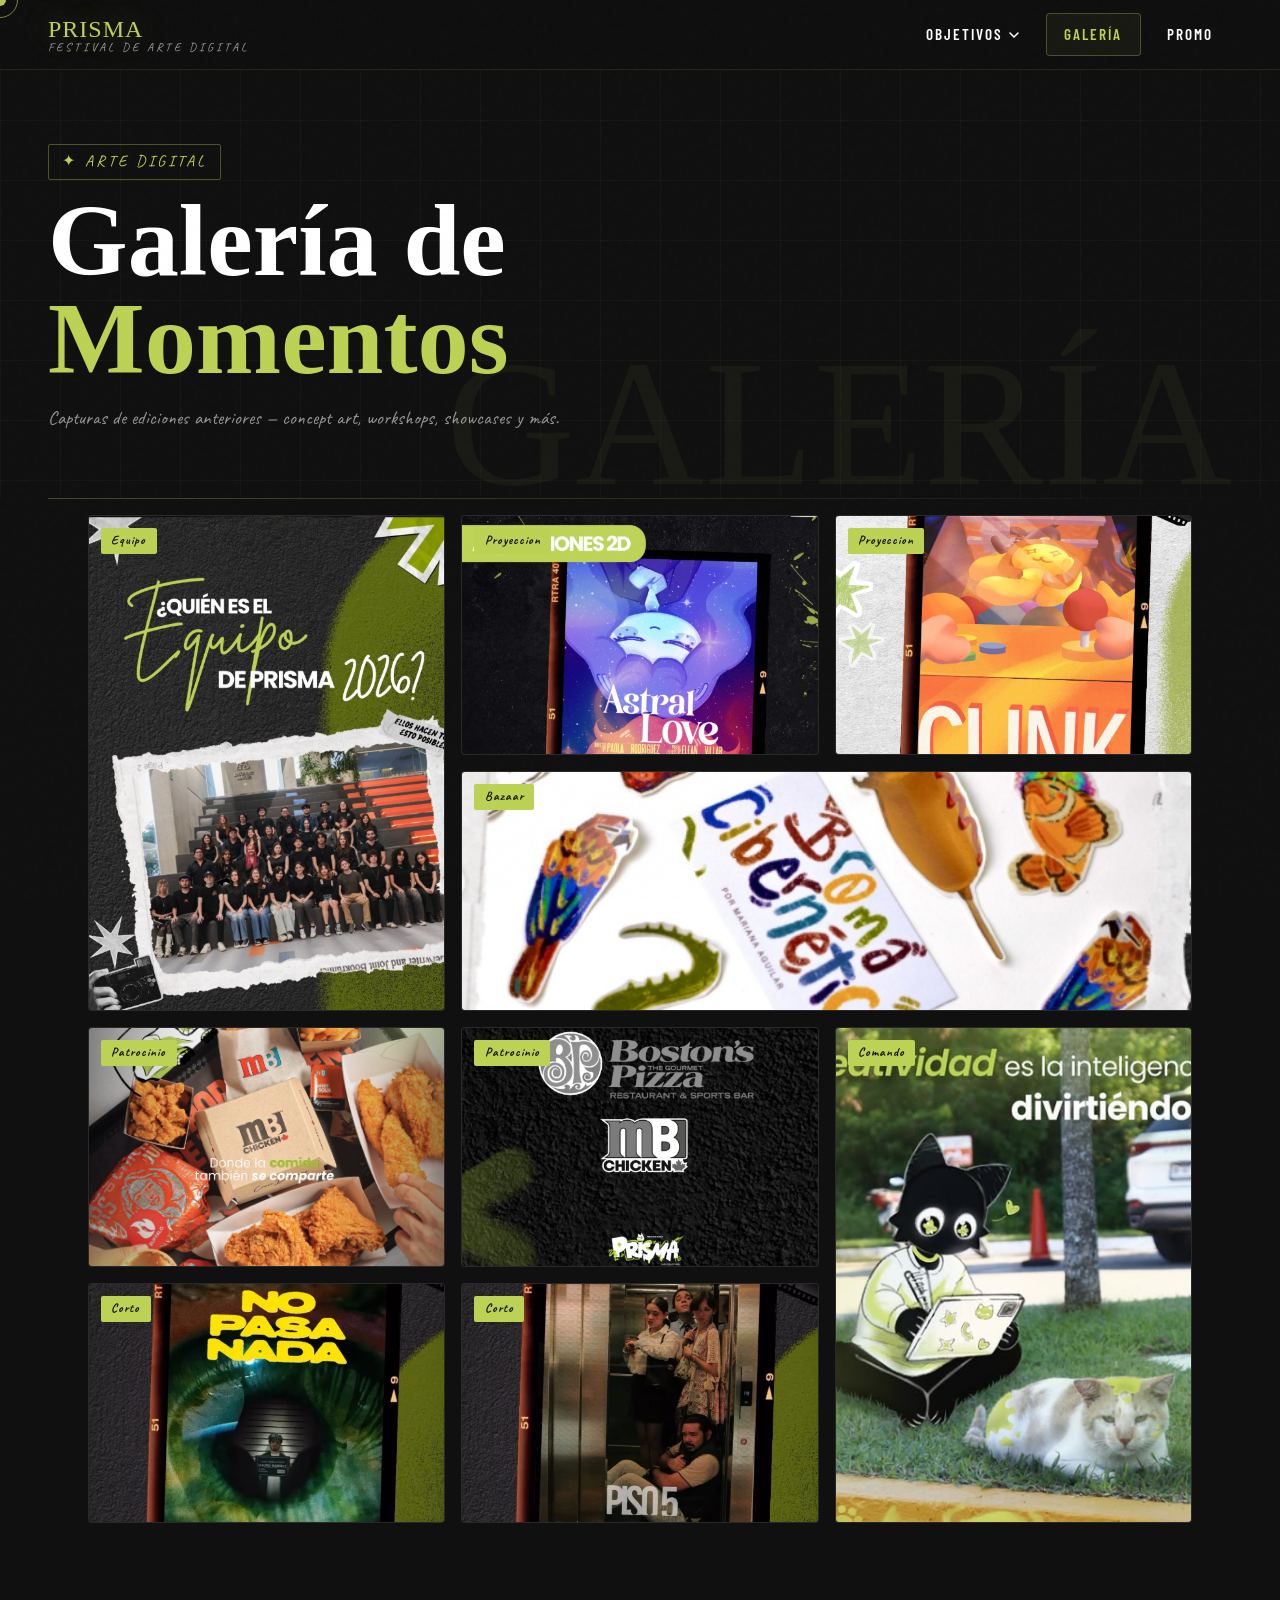
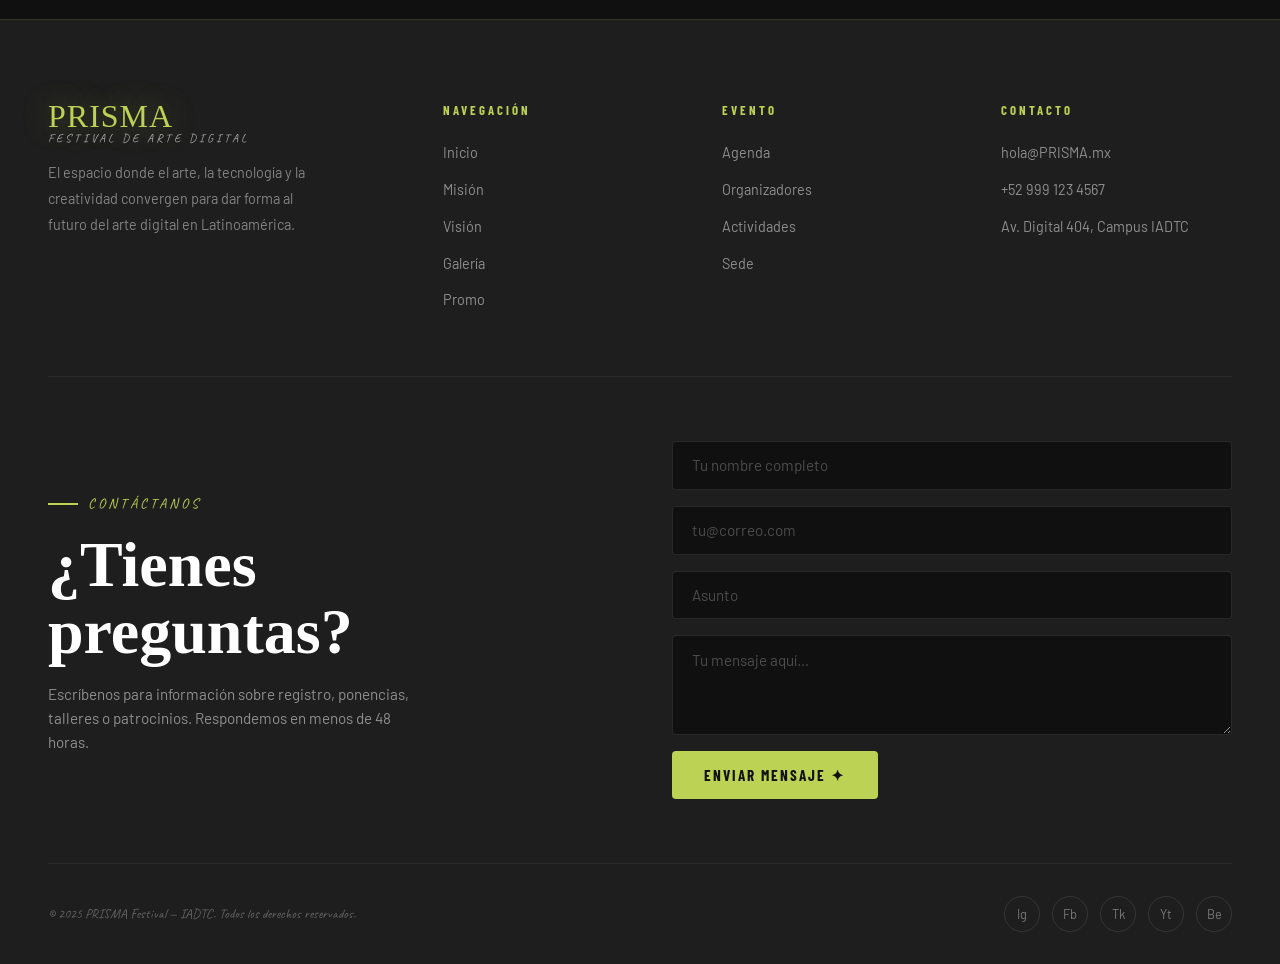
==== commit 55fc7a31: "Terminacion del proyecto casi listo Se agregaron imágenes, y ajustes a las páginas de galerías y pro" ====
--- a/Pages/galeria.html
+++ b/Pages/galeria.html
@@ -1,791 +1,505 @@
-<!doctype html>
+<!DOCTYPE html>
 <html lang="es">
-  <head>
-    <meta charset="UTF-8" />
-    <meta name="viewport" content="width=device-width, initial-scale=1.0" />
-    <title>Galería — PRISMA Festival</title>
-    <link rel="stylesheet" href="/Styles/Style-galeria.css" />
-
-    <!-- =====================================================
-       ESTILOS ESPECÍFICOS DE ESTA PÁGINA
-       Copia este bloque en un nuevo <style> para cada
-       página y personaliza solo lo que necesites.
-  ====================================================== -->
-    <style>
-      /* ── PÁGINA HERO ──────────────────────────────────── */
-      .page-banner {
-        min-height: 46vh;
-        display: flex;
-        flex-direction: column;
-        justify-content: flex-end;
-        padding: 9rem 3rem 4rem;
-        position: relative;
-        overflow: hidden;
-      }
-
-      /* Grid de fondo igual al hero */
-      .page-banner::before {
-        content: "";
-        position: absolute;
-        inset: 0;
-        background-image:
-          linear-gradient(rgba(188, 210, 84, 0.04) 1px, transparent 1px),
-          linear-gradient(90deg, rgba(188, 210, 84, 0.04) 1px, transparent 1px);
-        background-size: 60px 60px;
-      }
-
-      /* Palabra fantasma decorativa — cámbiala por cada página */
-      .page-banner::after {
-        content: "GALERÍA"; /* ← cambia esto en cada página */
-        position: absolute;
-        right: 3rem;
-        bottom: -1rem;
-        font-family: "Permanent Marker", cursive;
-        font-size: clamp(5rem, 14vw, 12rem);
-        color: rgba(188, 210, 84, 0.05);
-        line-height: 1;
-        pointer-events: none;
-        white-space: nowrap;
-      }
-
-      .page-banner-inner {
-        position: relative;
-        z-index: 1;
-      }
-
-      .page-banner-tag {
-        display: inline-block;
-        font-family: "Caveat", cursive;
-        font-size: 1rem;
-        color: var(--accent);
-        letter-spacing: 3px;
-        text-transform: uppercase;
-        margin-bottom: 0.8rem;
-        padding: 0.25rem 0.8rem;
-        border: 1px solid rgba(188, 210, 84, 0.35);
-        border-radius: 2px;
-      }
-
-      .page-banner-title {
-        font-family: "Permanent Marker", cursive;
-        font-size: clamp(3.2rem, 8vw, 7rem);
-        line-height: 0.95;
-        color: var(--white);
-      }
-      .page-banner-title em {
-        font-style: normal;
-        color: var(--accent);
-      }
-
-      .page-banner-desc {
-        font-family: "Caveat", cursive;
-        font-size: 1.2rem;
-        color: rgba(255, 255, 255, 0.55);
-        margin-top: 1rem;
-        max-width: 520px;
-      }
-
-      /* Línea divisora animada */
-      .divider-line {
-        height: 1px;
-        background: linear-gradient(to right, var(--accent), transparent);
-        margin: 0 3rem;
-        opacity: 0.3;
-      }
-
-      /* ── FILTROS / TABS ───────────────────────────────── */
-      .filter-bar {
-        display: flex;
-        align-items: center;
-        gap: 0.5rem;
-        flex-wrap: wrap;
-        padding: 2rem 3rem;
-        max-width: 1200px;
-        margin: 0 auto;
-      }
-
-      .filter-btn {
-        padding: 0.5rem 1.2rem;
-        background: transparent;
-        border: 1px solid rgba(255, 255, 255, 0.1);
-        border-radius: 999px;
-        color: rgba(255, 255, 255, 0.5);
-        font-family: "Barlow Condensed", sans-serif;
-        font-size: 0.85rem;
-        font-weight: 600;
-        letter-spacing: 1.5px;
-        text-transform: uppercase;
-        transition: all 0.25s ease;
-      }
-      .filter-btn:hover {
-        border-color: rgba(188, 210, 84, 0.4);
-        color: var(--accent);
-      }
-      .filter-btn.active {
-        background: var(--accent);
-        border-color: var(--accent);
-        color: var(--bg);
-      }
-
-      /* ── GALERÍA MASONRY ──────────────────────────────── */
-      .gallery-main {
-        padding: 1rem 3rem 6rem;
-        max-width: 1200px;
-        margin: 0 auto;
-      }
-
-      .gallery-masonry {
-        display: grid;
-        grid-template-columns: repeat(3, 1fr);
-        grid-auto-rows: 220px;
-        gap: 1rem;
-      }
-
-      /* Tamaños variados para efecto masonry */
-      .gitem {
-        grid-row: span 1;
-      }
-      .gitem.tall {
-        grid-row: span 2;
-      }
-      .gitem.wide {
-        grid-column: span 2;
-      }
-
-      .gallery-item {
-        background: var(--gray);
-        border: 1px solid rgba(255, 255, 255, 0.05);
-        border-radius: 4px;
-        overflow: hidden;
-        position: relative;
-        transition: all 0.35s cubic-bezier(0.25, 0.46, 0.45, 0.94);
-        display: flex;
-        align-items: center;
-        justify-content: center;
-      }
-      .gallery-item:hover {
-        border-color: rgba(188, 210, 84, 0.35);
-        transform: scale(1.02);
-        z-index: 2;
-        box-shadow: 0 20px 50px rgba(0, 0, 0, 0.5);
-      }
-
-      /* Overlay de info al hover */
-      .gallery-item-overlay {
-        position: absolute;
-        inset: 0;
-        background: linear-gradient(
-          to top,
-          rgba(16, 16, 16, 0.95) 0%,
-          transparent 55%
-        );
-        opacity: 0;
-        transition: opacity 0.35s ease;
-        display: flex;
-        flex-direction: column;
-        justify-content: flex-end;
-        padding: 1.5rem;
-      }
-      .gallery-item:hover .gallery-item-overlay {
-        opacity: 1;
-      }
-
-      .gitem-title {
-        font-family: "Barlow Condensed", sans-serif;
-        font-size: 1rem;
-        font-weight: 700;
-        letter-spacing: 1px;
-        text-transform: uppercase;
-        color: var(--white);
-        margin-bottom: 0.3rem;
-      }
-      .gitem-meta {
-        font-family: "Caveat", cursive;
-        font-size: 0.85rem;
-        color: var(--accent);
-      }
-
-      .gitem-cat {
-        position: absolute;
-        top: 12px;
-        left: 12px;
-        padding: 0.2rem 0.6rem;
-        background: var(--accent);
-        color: var(--bg);
-        font-family: "Caveat", cursive;
-        font-size: 0.75rem;
-        letter-spacing: 1px;
-        border-radius: 2px;
-        font-weight: 700;
-      }
-
-      /* Placeholder visual (reemplaza con <img> reales) */
-      .gitem-placeholder {
-        display: flex;
-        flex-direction: column;
-        align-items: center;
-        justify-content: center;
-        gap: 0.7rem;
-        width: 100%;
-        height: 100%;
-        font-family: "Caveat", cursive;
-        font-size: 0.95rem;
-        color: rgba(255, 255, 255, 0.15);
-        letter-spacing: 1px;
-        text-align: center;
-        padding: 1rem;
-        /* ↓ Elimina esto cuando pongas imágenes reales */
-        background: linear-gradient(
-          135deg,
-          var(--gray) 0%,
-          var(--gray-mid) 100%
-        );
-      }
-      .gitem-placeholder span {
-        font-size: 2rem;
-      }
-
-      /* ── LIGHTBOX ─────────────────────────────────────── */
-      .lightbox {
-        position: fixed;
-        inset: 0;
-        background: rgba(16, 16, 16, 0.97);
-        backdrop-filter: blur(20px);
-        z-index: 500;
-        display: flex;
-        align-items: center;
-        justify-content: center;
-        opacity: 0;
-        visibility: hidden;
-        transition: all 0.35s ease;
-      }
-      .lightbox.open {
-        opacity: 1;
-        visibility: visible;
-      }
-      .lightbox-content {
-        max-width: 80vw;
-        max-height: 80vh;
-        position: relative;
-        text-align: center;
-      }
-      .lightbox-img {
-        max-width: 100%;
-        max-height: 70vh;
-        border-radius: 4px;
-        border: 1px solid rgba(188, 210, 84, 0.2);
-      }
-      .lightbox-placeholder {
-        width: 700px;
-        height: 500px;
-        max-width: 80vw;
-        background: var(--gray);
-        border: 1px solid rgba(188, 210, 84, 0.2);
-        border-radius: 4px;
-        display: flex;
-        flex-direction: column;
-        align-items: center;
-        justify-content: center;
-        gap: 1rem;
-        font-family: "Caveat", cursive;
-        color: rgba(255, 255, 255, 0.3);
-        font-size: 1.2rem;
-      }
-      .lightbox-info {
-        margin-top: 1.2rem;
-      }
-      .lightbox-title {
-        font-family: "Permanent Marker", cursive;
-        font-size: 1.4rem;
-        color: var(--white);
-      }
-      .lightbox-meta {
-        font-family: "Caveat", cursive;
-        font-size: 1rem;
-        color: var(--accent);
-        margin-top: 0.3rem;
-      }
-      .lightbox-close {
-        position: absolute;
-        top: -50px;
-        right: 0;
-        width: 40px;
-        height: 40px;
-        border-radius: 50%;
-        border: 1px solid rgba(255, 255, 255, 0.2);
-        background: transparent;
-        color: var(--white);
-        font-size: 1.2rem;
-        display: flex;
-        align-items: center;
-        justify-content: center;
-        transition: all 0.25s ease;
-      }
-      .lightbox-close:hover {
-        background: var(--accent);
-        color: var(--bg);
-        border-color: var(--accent);
-      }
-
-      /* ── RESPONSIVE ─────────────────────────────────── */
-      @media (max-width: 1024px) {
-        .gallery-masonry {
-          grid-template-columns: repeat(2, 1fr);
-        }
-        .gitem.wide {
-          grid-column: span 2;
-        }
-      }
-      @media (max-width: 768px) {
-        .page-banner {
-          padding: 8rem 1.5rem 3rem;
-        }
-        .filter-bar {
-          padding: 1.5rem;
-        }
-        .gallery-main {
-          padding: 1rem 1.5rem 4rem;
-        }
-        .gallery-masonry {
-          grid-template-columns: 1fr;
-          grid-auto-rows: 200px;
-        }
-        .gitem.tall,
-        .gitem.wide {
-          grid-column: span 1;
-          grid-row: span 1;
-        }
-      }
-    </style>
-  </head>
-  <body>
-    <!-- Loader -->
-    <div class="page-loader">
-      <span class="loader-text">PRISMA ✦</span>
+<head>
+  <meta charset="UTF-8" />
+  <meta name="viewport" content="width=device-width, initial-scale=1.0" />
+  <title>Galería — PRISMA Festival</title>
+  <link rel="stylesheet" href="/Styles/Style.css" />
+  <link rel="stylesheet" href="/Styles/Style-galeria.css" />
+</head>
+<body>
+
+  <!-- Loader -->
+  <div class="page-loader">
+    <span class="loader-text">PRISMA ✦</span>
+  </div>
+
+  <!-- Cursor -->
+  <div class="cursor"></div>
+  <div class="cursor-ring"></div>
+
+  <!-- ═══════════════════════════════════
+       NAVBAR — no tocar
+  ═══════════════════════════════════ -->
+  <header class="site-header">
+    <a href="/index.html" class="logo">
+      PRISMA
+      <span>Festival de Arte Digital</span>
+    </a>
+    <button class="hamburger" aria-label="Menú">
+      <span></span><span></span><span></span>
+    </button>
+    <nav class="site-nav">
+      <div class="nav-item">
+        <a href="#" class="nav-link" aria-haspopup="true">
+          Objetivos
+          <svg width="10" height="6" viewBox="0 0 10 6" fill="none">
+            <path d="M1 1L5 5L9 1" stroke="currentColor" stroke-width="1.5" stroke-linecap="round"/>
+          </svg>
+        </a>
+        <div class="dropdown-menu">
+          <a href="mision.html">Misión</a>
+          <a href="vision.html">Visión</a>
+        </div>
+      </div>
+      <div class="nav-item">
+        <a href="galeria.html" class="nav-link active">Galería</a>
+      </div>
+      <div class="nav-item">
+        <a href="promo.html" class="nav-link">Promo</a>
+      </div>
+    </nav>
+  </header>
+
+  <!-- ═══════════════════════════════════
+       BANNER
+  ═══════════════════════════════════ -->
+  <div class="page-banner">
+    <div class="page-banner-inner">
+      <span class="page-banner-tag">✦ Arte Digital</span>
+      <h1 class="page-banner-title">Galería de<br><em>Momentos</em></h1>
+      <p class="page-banner-desc">
+        Capturas de ediciones anteriores — concept art, workshops, showcases y más.
+      </p>
     </div>
-
-    <!-- Cursor -->
-    <div class="cursor"></div>
-    <div class="cursor-ring"></div>
-
-    <!-- ═══════════════════════════════════════════════════
-       NAVBAR — Igual en todas las páginas, no tocar
-  ═══════════════════════════════════════════════════ -->
-    <header class="site-header">
-      <a href="/index.html" class="logo">
-        PRISMA
-        <span>Festival de Arte Digital</span>
-      </a>
-
-      <button class="hamburger" aria-label="Menú">
-        <span></span><span></span><span></span>
+  </div>
+
+  <div class="divider-line"></div>
+
+  <!-- ═══════════════════════════════════════════════════════
+       GALERÍA MASONRY
+       ───────────────────────────────────────────────────────
+       CÓMO AGREGAR TUS IMÁGENES:
+
+       1. Crea una carpeta  /fotos/  dentro del proyecto.
+       2. Pon ahí tus imágenes: apertura.jpg, concept.jpg, etc.
+       3. En cada <img> cambia el src:
+              src="fotos/nombre-de-tu-foto.jpg"
+       4. Cambia el alt por una descripción real de la foto.
+
+       TAMAÑOS DE CELDA:
+         .gitem        → cuadrado normal (1 columna × 1 fila)
+         .gitem.tall   → alto            (1 columna × 2 filas)
+         .gitem.wide   → ancho           (2 columnas × 1 fila)
+
+       AGREGAR MÁS FOTOS:
+         Copia cualquier bloque <div class="gallery-item …">
+         y pégalo al final, antes del comentario "AGREGA MÁS".
+  ═══════════════════════════════════════════════════════ -->
+  <main class="gallery-main">
+    <div class="gallery-masonry">
+
+      <!-- ─── 01 | TALL — Concept Art ──────────────────────── -->
+      <div class="gallery-item gitem tall"
+           data-category="concept"
+           data-title="Character Design Battle"
+           data-meta="Concept Art · 2024">
+
+        <span class="gitem-cat">Equipo</span>
+
+        <!--
+          ↓ CAMBIA src POR LA RUTA DE TU FOTO
+            Ejemplo: src="fotos/concept-battle.jpg"
+        -->
+        <img
+          src="/Images/team.png"
+          alt="Artistas compitiendo en el Character Design Battle — PRISMA 2024"
+        />
+
+        <div class="gallery-item-overlay">
+          <div class="gitem-title">Conoce al equipo!</div>
+          <div class="gitem-meta">Equipo 2026</div>
+        </div>
+      </div>
+
+      <!-- ─── 02 | Normal — Evento ──────────────────────────── -->
+      <div class="gallery-item gitem"
+           data-category="evento"
+           data-title="Apertura Oficial"
+           data-meta="Evento · 2024">
+
+        <span class="gitem-cat">Proyeccion</span>
+
+        <img
+          src="/Images/promo-1.png"
+          alt="Ceremonia de apertura oficial PRISMA 2024"
+        />
+
+        <div class="gallery-item-overlay">
+          <div class="gitem-title">Astral Love</div>
+          <div class="gitem-meta">Evento · 2026</div>
+        </div>
+      </div>
+
+      <!-- ─── 03 | Normal — Game Dev ───────────────────────── -->
+      <div class="gallery-item gitem"
+           data-category="games"
+           data-title="Demo en Vivo — Unreal Engine"
+           data-meta="Game Dev · 2024">
+
+        <span class="gitem-cat">Proyeccion</span>
+
+        <img
+          src="/Images/merch.png"
+          alt="Demostración en vivo de desarrollo en Unreal Engine"
+        />
+
+        <div class="gallery-item-overlay">
+          <div class="gitem-title">Clink</div>
+          <div class="gitem-meta">Evento · 2026</div>
+        </div>
+      </div>
+
+      <!-- ─── 04 | WIDE — Animación ────────────────────────── -->
+      <div class="gallery-item gitem wide"
+           data-category="animacion"
+           data-title="Showcase de Animación 3D"
+           data-meta="Animación · 2024">
+
+        <span class="gitem-cat">Bazaar</span>
+
+        <img
+          src="/Images/Mercancia.png"
+          alt="Proyección del Showcase de Animación 3D en el auditorio principal"
+        />
+
+        <div class="gallery-item-overlay">
+          <div class="gitem-title">Actividad externo</div>
+          <div class="gitem-meta">Actividades · 2026</div>
+        </div>
+      </div>
+
+      <!-- ─── 05 | Normal — Workshop ───────────────────────── -->
+      <div class="gallery-item gitem"
+           data-category="workshop"
+           data-title="Workshop Blender"
+           data-meta="Workshop · 2024">
+
+        <span class="gitem-cat">Patrocinio</span>
+
+        <img
+          src="/Images/patrocinadores.png"
+          alt="Participantes en el workshop intensivo de Blender"
+        />
+
+        <div class="gallery-item-overlay">
+          <div class="gitem-title">MB Chicken</div>
+          <div class="gitem-meta">Patrocinador · 2026</div>
+        </div>
+      </div>
+
+      <!-- ─── 06 | Normal — Concept Art ────────────────────── -->
+      <div class="gallery-item gitem"
+           data-category="concept"
+           data-title="Environment Painting"
+           data-meta="Concept Art · 2023">
+
+        <span class="gitem-cat">Patrocinio</span>
+
+        <img
+          src="/Images/patrocinadores-1.png"
+          alt="Obra ganadora de environment painting PRISMA 2023"
+        />
+
+        <div class="gallery-item-overlay">
+          <div class="gitem-title">Nuestros patrocinadores</div>
+          <div class="gitem-meta">Patrocinador · 2026</div>
+        </div>
+      </div>
+
+      <!-- ─── 07 | TALL — Evento ───────────────────────────── -->
+      <div class="gallery-item gitem tall"
+           data-category="evento"
+           data-title="Premiación — Mejor Proyecto"
+           data-meta="Evento · 2024">
+
+        <span class="gitem-cat">Comando</span>
+
+        <img
+          src="/Images/Comando.png"
+          alt="Ceremonia de premiación al Mejor Proyecto Digital"
+        />
+
+        <div class="gallery-item-overlay">
+          <div class="gitem-title">Conoce a Comando!</div>
+          <div class="gitem-meta">PRISMA · 2026</div>
+        </div>
+      </div>
+
+      <!-- ─── 08 | Normal — Workshop ───────────────────────── -->
+      <div class="gallery-item gitem"
+           data-category="workshop"
+           data-title="Workshop Procreate"
+           data-meta="Workshop · 2023">
+
+        <span class="gitem-cat">Corto</span>
+
+        <img
+          src="/Images/cortos-1.png"
+          alt="Sesión práctica del workshop de Procreate"
+        />
+
+        <div class="gallery-item-overlay">
+          <div class="gitem-title">Cortometraje "No pasa nada"</div>
+          <div class="gitem-meta">PRISMA · 2026</div>
+        </div>
+      </div>
+
+      <!-- ─── 09 | Normal — Game Dev ───────────────────────── -->
+      <div class="gallery-item gitem"
+           data-category="games"
+           data-title="Indie Game Showcase"
+           data-meta="Game Dev · 2023">
+
+        <span class="gitem-cat">Corto</span>
+
+        <img
+          src="/Images/cortos-2.png"
+          alt="Exposición de videojuegos independientes — Indie Game Showcase"
+        />
+
+        <div class="gallery-item-overlay">
+          <div class="gitem-title">Cortometraje "Piso 5"</div>
+          <div class="gitem-meta">PRISMA · 2026</div>
+        </div>
+      </div>
+
+      <!-- ─── AGREGA MÁS FOTOS AQUÍ ─────────────────────────
+        Ejemplo de item nuevo:
+
+        <div class="gallery-item gitem"
+             data-category="concept"
+             data-title="Título de la foto"
+             data-meta="Categoría · Año">
+          <span class="gitem-cat">Etiqueta</span>
+          <img src="fotos/mi-foto.jpg" alt="Descripción" />
+          <div class="gallery-item-overlay">
+            <div class="gitem-title">Título de la foto</div>
+            <div class="gitem-meta">Categoría · Año</div>
+          </div>
+        </div>
+      ─────────────────────────────────────────────────────── -->
+
+    </div><!-- /gallery-masonry -->
+  </main>
+
+
+  <!-- ═══════════════════════════════════
+       LIGHTBOX
+  ═══════════════════════════════════ -->
+  <div class="lightbox" id="lightbox" role="dialog" aria-modal="true" aria-label="Imagen ampliada">
+    <div class="lightbox-content">
+
+      <button class="lightbox-close" id="lightboxClose" aria-label="Cerrar">✕</button>
+
+      <!-- La imagen se llena dinámicamente con JS -->
+      <img class="lightbox-img" id="lightboxImg" src="" alt="" />
+
+      <div class="lightbox-info">
+        <div class="lightbox-title" id="lightboxTitle"></div>
+        <div class="lightbox-meta"  id="lightboxMeta"></div>
+      </div>
+
+      <!-- Flechas anterior / siguiente -->
+      <button class="lightbox-nav prev" id="lightboxPrev" aria-label="Anterior">
+        <svg width="18" height="18" viewBox="0 0 18 18" fill="none">
+          <path d="M11 4L6 9L11 14" stroke="currentColor" stroke-width="1.5" stroke-linecap="round" stroke-linejoin="round"/>
+        </svg>
       </button>
-
-      <nav class="site-nav">
-        <div class="nav-item">
-          <a href="#" class="nav-link" aria-haspopup="true">
-            Objetivos
-            <svg width="10" height="6" viewBox="0 0 10 6" fill="none">
-              <path
-                d="M1 1L5 5L9 1"
-                stroke="currentColor"
-                stroke-width="1.5"
-                stroke-linecap="round"
-              />
-            </svg>
-          </a>
-          <div class="dropdown-menu">
-            <a href="mision.html">Misión</a>
-            <a href="vision.html">Visión</a>
-          </div>
-        </div>
-        <div class="nav-item">
-          <a href="galeria.html" class="nav-link active">Galería</a>
-        </div>
-        <div class="nav-item">
-          <a href="promo.html" class="nav-link">Promo</a>
-        </div>
-      </nav>
-    </header>
-    <!-- FIN NAVBAR ─────────────────────────────────────── -->
-
-    <!-- ═══════════════════════════════════════════════════
-       CONTENIDO DE ESTA PÁGINA
-       Todo lo de aquí abajo es lo que cambia por página
-  ═══════════════════════════════════════════════════ -->
-
-    <!-- Banner de página -->
-    <div class="page-banner">
-      <div class="page-banner-inner">
-        <span class="page-banner-tag">✦ Arte Digital</span>
-        <h1 class="page-banner-title">Galería de<br /><em>Momentos</em></h1>
-        <p class="page-banner-desc">
-          Capturas de ediciones anteriores — concept art, workshops, showcases y
-          más.
-        </p>
-      </div>
+      <button class="lightbox-nav next" id="lightboxNext" aria-label="Siguiente">
+        <svg width="18" height="18" viewBox="0 0 18 18" fill="none">
+          <path d="M7 4L12 9L7 14" stroke="currentColor" stroke-width="1.5" stroke-linecap="round" stroke-linejoin="round"/>
+        </svg>
+      </button>
+
     </div>
-
-    <div class="divider-line"></div>
-
-    <!-- Filtros -->
-    <div class="filter-bar">
-      <button class="filter-btn active" data-filter="all">Todos</button>
-      <button class="filter-btn" data-filter="concept">Concept Art</button>
-      <button class="filter-btn" data-filter="animacion">Animación</button>
-      <button class="filter-btn" data-filter="workshop">Workshops</button>
-      <button class="filter-btn" data-filter="evento">Evento</button>
-      <button class="filter-btn" data-filter="games">Game Dev</button>
+  </div>
+
+
+  <!-- ═══════════════════════════════════
+       FOOTER — no tocar
+  ═══════════════════════════════════ -->
+  <footer class="site-footer" id="contacto">
+    <div class="footer-top">
+      <div class="footer-brand">
+        <div class="logo">
+          PRISMA
+          <span>Festival de Arte Digital</span>
+        </div>
+        <p>El espacio donde el arte, la tecnología y la creatividad convergen para dar forma al futuro del arte digital en Latinoamérica.</p>
+      </div>
+      <div class="footer-col">
+        <div class="footer-col-title">Navegación</div>
+        <ul>
+          <li><a href="index.html">Inicio</a></li>
+          <li><a href="mision.html">Misión</a></li>
+          <li><a href="vision.html">Visión</a></li>
+          <li><a href="galeria.html">Galería</a></li>
+          <li><a href="promo.html">Promo</a></li>
+        </ul>
+      </div>
+      <div class="footer-col">
+        <div class="footer-col-title">Evento</div>
+        <ul>
+          <li><a href="index.html#agenda">Agenda</a></li>
+          <li><a href="index.html#organizadores">Organizadores</a></li>
+          <li><a href="index.html#destacados">Actividades</a></li>
+          <li><a href="index.html#universidad">Sede</a></li>
+        </ul>
+      </div>
+      <div class="footer-col">
+        <div class="footer-col-title">Contacto</div>
+        <ul>
+          <li><a href="mailto:hola@PRISMA.mx">hola@PRISMA.mx</a></li>
+          <li><a href="tel:+529991234567">+52 999 123 4567</a></li>
+          <li><a href="#">Av. Digital 404, Campus IADTC</a></li>
+        </ul>
+      </div>
     </div>
 
-    <!-- Grid Masonry -->
-    <main class="gallery-main">
-      <div class="gallery-masonry">
-        <!-- Ítem 1 — TALL -->
-        <div
-          class="gallery-item gitem tall"
-          data-category="concept"
-          data-title="Character Design Battle"
-          data-meta="Concept Art · Edición 2024"
-        >
-          <div class="gitem-cat">Concept Art</div>
-          <div class="gitem-placeholder">
-            <span>🎨</span>
-            Imagen de obra<br />concept art aquí
-          </div>
-          <div class="gallery-item-overlay">
-            <div class="gitem-title">Character Design Battle</div>
-            <div class="gitem-meta">Concept Art · Edición 2024</div>
-          </div>
-        </div>
-
-        <!-- Ítem 2 -->
-        <div
-          class="gallery-item gitem"
-          data-category="evento"
-          data-title="Apertura Oficial"
-          data-meta="Evento · 2024"
-        >
-          <div class="gitem-cat">Evento</div>
-          <div class="gitem-placeholder">
-            <span>📸</span>
-            Foto apertura
-          </div>
-          <div class="gallery-item-overlay">
-            <div class="gitem-title">Apertura Oficial</div>
-            <div class="gitem-meta">Evento · 2024</div>
-          </div>
-        </div>
-
-        <!-- Ítem 3 -->
-        <div
-          class="gallery-item gitem"
-          data-category="games"
-          data-title="Demo en Vivo — Unreal Engine"
-          data-meta="Game Dev · 2024"
-        >
-          <div class="gitem-cat">Game Dev</div>
-          <div class="gitem-placeholder">
-            <span>🕹️</span>
-            Demo en vivo
-          </div>
-          <div class="gallery-item-overlay">
-            <div class="gitem-title">Demo en Vivo — Unreal Engine</div>
-            <div class="gitem-meta">Game Dev · 2024</div>
-          </div>
-        </div>
-
-        <!-- Ítem 4 — WIDE -->
-        <div
-          class="gallery-item gitem wide"
-          data-category="animacion"
-          data-title="Showcase de Animación 3D"
-          data-meta="Animación · 2024"
-        >
-          <div class="gitem-cat">Animación</div>
-          <div class="gitem-placeholder">
-            <span>🎬</span>
-            Showcase de Animación 3D — render final del equipo ganador
-          </div>
-          <div class="gallery-item-overlay">
-            <div class="gitem-title">Showcase de Animación 3D</div>
-            <div class="gitem-meta">Animación · 2024</div>
-          </div>
-        </div>
-
-        <!-- Ítem 5 -->
-        <div
-          class="gallery-item gitem"
-          data-category="workshop"
-          data-title="Workshop Blender"
-          data-meta="Workshop · 2024"
-        >
-          <div class="gitem-cat">Workshop</div>
-          <div class="gitem-placeholder">
-            <span>🛠️</span>
-            Workshop Blender
-          </div>
-          <div class="gallery-item-overlay">
-            <div class="gitem-title">Workshop Blender</div>
-            <div class="gitem-meta">Workshop · 2024</div>
-          </div>
-        </div>
-
-        <!-- Ítem 6 -->
-        <div
-          class="gallery-item gitem"
-          data-category="concept"
-          data-title="Environment Painting"
-          data-meta="Concept Art · 2023"
-        >
-          <div class="gitem-cat">Concept Art</div>
-          <div class="gitem-placeholder">
-            <span>🌆</span>
-            Environment art
-          </div>
-          <div class="gallery-item-overlay">
-            <div class="gitem-title">Environment Painting</div>
-            <div class="gitem-meta">Concept Art · 2023</div>
-          </div>
-        </div>
-
-        <!-- Ítem 7 — TALL -->
-        <div
-          class="gallery-item gitem tall"
-          data-category="evento"
-          data-title="Premiación — Mejor Proyecto"
-          data-meta="Evento · 2024"
-        >
-          <div class="gitem-cat">Evento</div>
-          <div class="gitem-placeholder">
-            <span>🏆</span>
-            Premiación<br />Mejor Proyecto
-          </div>
-          <div class="gallery-item-overlay">
-            <div class="gitem-title">Premiación — Mejor Proyecto</div>
-            <div class="gitem-meta">Evento · 2024</div>
-          </div>
-        </div>
-
-        <!-- Ítem 8 -->
-        <div
-          class="gallery-item gitem"
-          data-category="workshop"
-          data-title="Workshop Procreate"
-          data-meta="Workshop · 2023"
-        >
-          <div class="gitem-cat">Workshop</div>
-          <div class="gitem-placeholder">
-            <span>✏️</span>
-            Procreate session
-          </div>
-          <div class="gallery-item-overlay">
-            <div class="gitem-title">Workshop Procreate</div>
-            <div class="gitem-meta">Workshop · 2023</div>
-          </div>
-        </div>
-
-        <!-- Ítem 9 -->
-        <div
-          class="gallery-item gitem"
-          data-category="games"
-          data-title="Indie Game Showcase"
-          data-meta="Game Dev · 2023"
-        >
-          <div class="gitem-cat">Game Dev</div>
-          <div class="gitem-placeholder">
-            <span>👾</span>
-            Indie Games expo
-          </div>
-          <div class="gallery-item-overlay">
-            <div class="gitem-title">Indie Game Showcase</div>
-            <div class="gitem-meta">Game Dev · 2023</div>
-          </div>
-        </div>
-      </div>
-    </main>
-
-    <!-- ═══════════════════════════════════════════════════
-       LIGHTBOX
-  ═══════════════════════════════════════════════════ -->
-    <div class="lightbox" id="lightbox" role="dialog" aria-modal="true">
-      <div class="lightbox-content">
-        <button class="lightbox-close" id="lightboxClose">✕</button>
-        <div class="lightbox-placeholder" id="lightboxImg">
-          <span style="font-size: 3rem">🖼️</span>
-          <span>Imagen Ampliada</span>
-          <span style="font-size: 0.85rem; opacity: 0.5"
-            >Reemplaza con tu &lt;img&gt; real</span
-          >
-        </div>
-        <div class="lightbox-info">
-          <div class="lightbox-title" id="lightboxTitle">—</div>
-          <div class="lightbox-meta" id="lightboxMeta">—</div>
-        </div>
+    <div class="contact-section">
+      <div class="contact-left">
+        <div class="section-label">Contáctanos</div>
+        <h2 class="section-title">¿Tienes<br>preguntas?</h2>
+        <p>Escríbenos para información sobre registro, ponencias, talleres o patrocinios. Respondemos en menos de 48 horas.</p>
+      </div>
+      <div class="contact-right">
+        <form class="contact-form">
+          <input type="text"  name="nombre"  placeholder="Tu nombre completo" required />
+          <input type="email" name="email"   placeholder="tu@correo.com"      required />
+          <input type="text"  name="asunto"  placeholder="Asunto" />
+          <textarea name="mensaje" placeholder="Tu mensaje aquí…" required></textarea>
+          <button type="submit" class="btn-submit">Enviar Mensaje ✦</button>
+        </form>
       </div>
     </div>
 
-    <!-- ═══════════════════════════════════════════════════
-       FOOTER — Igual en todas las páginas, no tocar
-  ═══════════════════════════════════════════════════ -->
-    <footer class="site-footer" id="contacto">
-      <div class="footer-top">
-        <div class="footer-brand">
-          <div class="logo">
-            PRISMA
-            <span>Festival de Arte Digital</span>
-          </div>
-          <p>
-            El espacio donde el arte, la tecnología y la creatividad convergen
-            para dar forma al futuro del arte digital en Latinoamérica.
-          </p>
-        </div>
-        <div class="footer-col">
-          <div class="footer-col-title">Navegación</div>
-          <ul>
-            <li><a href="index.html">Inicio</a></li>
-            <li><a href="mision.html">Misión</a></li>
-            <li><a href="vision.html">Visión</a></li>
-            <li><a href="galeria.html">Galería</a></li>
-            <li><a href="promo.html">Promo</a></li>
-          </ul>
-        </div>
-        <div class="footer-col">
-          <div class="footer-col-title">Evento</div>
-          <ul>
-            <li><a href="index.html#agenda">Agenda</a></li>
-            <li><a href="index.html#organizadores">Organizadores</a></li>
-            <li><a href="index.html#destacados">Actividades</a></li>
-            <li><a href="index.html#universidad">Sede</a></li>
-          </ul>
-        </div>
-        <div class="footer-col">
-          <div class="footer-col-title">Contacto</div>
-          <ul>
-            <li>
-              <a href="mailto:hola@PRISMA.mx">hola@PRISMA.mx</a>
-            </li>
-            <li><a href="tel:+529991234567">+52 999 123 4567</a></li>
-            <li><a href="#">Av. Digital 404, Campus IADTC</a></li>
-          </ul>
-        </div>
-      </div>
-
-      <div class="contact-section">
-        <div class="contact-left">
-          <div class="section-label">Contáctanos</div>
-          <h2 class="section-title">¿Tienes<br />preguntas?</h2>
-          <p>
-            Escríbenos para información sobre registro, ponencias, talleres o
-            patrocinios. Respondemos en menos de 48 horas.
-          </p>
-        </div>
-        <div class="contact-right">
-          <form class="contact-form">
-            <input
-              type="text"
-              name="nombre"
-              placeholder="Tu nombre completo"
-              required
-            />
-            <input
-              type="email"
-              name="email"
-              placeholder="tu@correo.com"
-              required
-            />
-            <input type="text" name="asunto" placeholder="Asunto" />
-            <textarea
-              name="mensaje"
-              placeholder="Tu mensaje aquí…"
-              required
-            ></textarea>
-            <button type="submit" class="btn-submit">Enviar Mensaje ✦</button>
-          </form>
-        </div>
-      </div>
-
-      <div class="footer-bottom">
-        <p>
-          © 2026 Feria Internacional PRISMA --- Universidad Anáhuac Mayab. Todos
-          los derechos reservados..
-        </p>
-        <div class="footer-social">
-          <a href="https://www.instagram.com/prisma.am/" title="Instagram"
-            >Ig</a
-          >
-          <a href="#" title="Facebook">Fb</a>
-          <a href="#" title="TikTok">Tk</a>
-          <a href="#" title="YouTube">Yt</a>
-          <a href="#" title="Behance">Be</a>
-        </div>
-      </div>
-    </footer>
-    <!-- FIN FOOTER ──────────────────────────────────── -->
-
-    <!-- ═══════════════════════════════════════════════════
-       JS GLOBAL (no tocar)
-  ═══════════════════════════════════════════════════ -->
-    <script src="/main.js"></script>
-
-    <!-- ═══════════════════════════════════════════════════
-       JS ESPECÍFICO DE ESTA PÁGINA
-       Copia solo este bloque <script> en cada página
-       y adapta la lógica que necesites.
-  ═══════════════════════════════════════════════════ -->
-    <script>
-      document.addEventListener("DOMContentLoaded", () => {
-        /* ── FILTROS ────────────────────────────────────── */
-        const filterBtns = document.querySelectorAll(".filter-btn");
-        const galleryItems = document.querySelectorAll(".gallery-item");
-
-        filterBtns.forEach((btn) => {
-          btn.addEventListener("click", () => {
-            filterBtns.forEach((b) => b.classList.remove("active"));
-            btn.classList.add("active");
-
-            const filter = btn.dataset.filter;
-
-            galleryItems.forEach((item) => {
-              const match =
-                filter === "all" || item.dataset.category === filter;
-              item.style.transition =
-                "opacity 0.35s ease, transform 0.35s ease";
-              item.style.opacity = match ? "1" : "0.1";
-              item.style.transform = match ? "scale(1)" : "scale(0.95)";
-              item.style.pointerEvents = match ? "auto" : "none";
-            });
+    <div class="footer-bottom">
+      <p>© 2025 PRISMA Festival — IADTC. Todos los derechos reservados.</p>
+      <div class="footer-social">
+        <a href="#" title="Instagram">Ig</a>
+        <a href="#" title="Facebook">Fb</a>
+        <a href="#" title="TikTok">Tk</a>
+        <a href="#" title="YouTube">Yt</a>
+        <a href="#" title="Behance">Be</a>
+      </div>
+    </div>
+  </footer>
+
+  <script src="/main.js"></script>
+
+  <!-- JS específico — Galería -->
+  <script>
+    document.addEventListener('DOMContentLoaded', () => {
+
+      /* ── FILTROS ──────────────────────────────────────────── */
+      const filterBtns   = document.querySelectorAll('.filter-btn');
+      const galleryItems = document.querySelectorAll('.gallery-item');
+
+      filterBtns.forEach(btn => {
+        btn.addEventListener('click', () => {
+          filterBtns.forEach(b => b.classList.remove('active'));
+          btn.classList.add('active');
+
+          const filter = btn.dataset.filter;
+
+          galleryItems.forEach(item => {
+            const match = filter === 'all' || item.dataset.category === filter;
+            item.style.transition    = 'opacity 0.35s ease, transform 0.35s ease';
+            item.style.opacity       = match ? '1'    : '0.08';
+            item.style.transform     = match ? 'scale(1)' : 'scale(0.96)';
+            item.style.pointerEvents = match ? 'auto' : 'none';
           });
         });
-
-        /* ── LIGHTBOX ───────────────────────────────────── */
-        const lightbox = document.getElementById("lightbox");
-        const lightboxClose = document.getElementById("lightboxClose");
-        const lightboxTitle = document.getElementById("lightboxTitle");
-        const lightboxMeta = document.getElementById("lightboxMeta");
-
-        galleryItems.forEach((item) => {
-          item.addEventListener("click", () => {
-            lightboxTitle.textContent = item.dataset.title || "—";
-            lightboxMeta.textContent = item.dataset.meta || "—";
-            lightbox.classList.add("open");
-            document.body.style.overflow = "hidden";
-          });
-        });
-
-        const closeLightbox = () => {
-          lightbox.classList.remove("open");
-          document.body.style.overflow = "";
-        };
-
-        lightboxClose.addEventListener("click", closeLightbox);
-        lightbox.addEventListener("click", (e) => {
-          if (e.target === lightbox) closeLightbox();
-        });
-        document.addEventListener("keydown", (e) => {
-          if (e.key === "Escape") closeLightbox();
+      });
+
+      /* ── LIGHTBOX ─────────────────────────────────────────── */
+      const lightbox      = document.getElementById('lightbox');
+      const lightboxImg   = document.getElementById('lightboxImg');
+      const lightboxTitle = document.getElementById('lightboxTitle');
+      const lightboxMeta  = document.getElementById('lightboxMeta');
+      const lightboxClose = document.getElementById('lightboxClose');
+      const lightboxPrev  = document.getElementById('lightboxPrev');
+      const lightboxNext  = document.getElementById('lightboxNext');
+
+      let visibleItems = [];
+      let currentIndex = 0;
+
+      const openLightbox = (index) => {
+        // Solo los items actualmente visibles
+        visibleItems = [...galleryItems].filter(
+          item => item.style.pointerEvents !== 'none'
+        );
+        currentIndex = index;
+
+        const item = visibleItems[currentIndex];
+        const img  = item.querySelector('img');
+
+        lightboxImg.src = img ? img.src : '';
+        lightboxImg.alt = img ? img.alt : '';
+
+        lightboxTitle.textContent = item.dataset.title || '';
+        lightboxMeta.textContent  = item.dataset.meta  || '';
+
+        // Flechas: opacidad según posición
+        lightboxPrev.style.opacity       = currentIndex === 0 ? '0.2' : '1';
+        lightboxPrev.style.pointerEvents = currentIndex === 0 ? 'none' : 'auto';
+        lightboxNext.style.opacity       = currentIndex === visibleItems.length - 1 ? '0.2' : '1';
+        lightboxNext.style.pointerEvents = currentIndex === visibleItems.length - 1 ? 'none' : 'auto';
+
+        lightbox.classList.add('open');
+        document.body.style.overflow = 'hidden';
+      };
+
+      const closeLightbox = () => {
+        lightbox.classList.remove('open');
+        document.body.style.overflow = '';
+        setTimeout(() => { lightboxImg.src = ''; }, 350);
+      };
+
+      const goNext = () => {
+        if (currentIndex < visibleItems.length - 1) openLightbox(currentIndex + 1);
+      };
+      const goPrev = () => {
+        if (currentIndex > 0) openLightbox(currentIndex - 1);
+      };
+
+      // Clic en cada item — pasa el índice dentro de visibleItems
+      galleryItems.forEach((item) => {
+        item.addEventListener('click', () => {
+          const visible = [...galleryItems].filter(i => i.style.pointerEvents !== 'none');
+          const idx = visible.indexOf(item);
+          openLightbox(idx >= 0 ? idx : 0);
         });
       });
-    </script>
-  </body>
+
+      lightboxClose.addEventListener('click', closeLightbox);
+      lightboxNext.addEventListener('click',  goNext);
+      lightboxPrev.addEventListener('click',  goPrev);
+
+      lightbox.addEventListener('click', e => {
+        if (e.target === lightbox) closeLightbox();
+      });
+
+      document.addEventListener('keydown', e => {
+        if (!lightbox.classList.contains('open')) return;
+        if (e.key === 'Escape')     closeLightbox();
+        if (e.key === 'ArrowRight') goNext();
+        if (e.key === 'ArrowLeft')  goPrev();
+      });
+
+      // Swipe táctil en el lightbox
+      let touchStartX = 0;
+      lightbox.addEventListener('touchstart', e => {
+        touchStartX = e.touches[0].clientX;
+      });
+      lightbox.addEventListener('touchend', e => {
+        const diff = touchStartX - e.changedTouches[0].clientX;
+        if (Math.abs(diff) > 50) diff > 0 ? goNext() : goPrev();
+      });
+
+    });
+  </script>
+
+</body>
 </html>
--- a/Styles/Style.css
+++ b/Styles/Style.css
@@ -0,0 +1,1637 @@
+/* ============================================================
+   DIGITAL ART FESTIVAL — STYLESHEET
+   Base: #101010 | Accent: #BCD254 | Text: #FFFFFF
+   ============================================================ */
+
+@import url("https://fonts.googleapis.com/css2?family=Permanent+Marker&family=Caveat:wght@400;600;700&family=Barlow:wght@300;400;500;600;700&family=Barlow+Condensed:wght@400;600;700;800&display=swap");
+
+/* ---- CSS Variables ---- */
+:root {
+  --bg: #101010;
+  --accent: #bcd254;
+  --white: #ffffff;
+  --gray: #1e1e1e;
+  --gray-mid: #2a2a2a;
+  --accent-dim: #a0b23a;
+  --font-brush: "Permanent Marker", cursive;
+  --font-hand: "Caveat", cursive;
+  --font-body: "Barlow", sans-serif;
+  --font-cond: "Barlow Condensed", sans-serif;
+  --radius: 4px;
+  --transition: 0.3s cubic-bezier(0.25, 0.46, 0.45, 0.94);
+}
+
+/* ---- Reset & Base ---- */
+*,
+*::before,
+*::after {
+  box-sizing: border-box;
+  margin: 0;
+  padding: 0;
+}
+
+html {
+  scroll-behavior: smooth;
+}
+
+body {
+  background-color: var(--bg);
+  color: var(--white);
+  font-family: var(--font-body);
+  font-weight: 400;
+  line-height: 1.6;
+  overflow-x: hidden;
+  cursor: none;
+}
+
+/* Custom cursor */
+.cursor {
+  width: 12px;
+  height: 12px;
+  background: var(--accent);
+  border-radius: 50%;
+  position: fixed;
+  top: 0;
+  left: 0;
+  pointer-events: none;
+  z-index: 9999;
+  transform: translate(-50%, -50%);
+  transition:
+    transform 0.15s ease,
+    width 0.2s ease,
+    height 0.2s ease;
+  mix-blend-mode: exclusion;
+}
+.cursor-ring {
+  width: 36px;
+  height: 36px;
+  border: 1.5px solid var(--accent);
+  border-radius: 50%;
+  position: fixed;
+  top: 0;
+  left: 0;
+  pointer-events: none;
+  z-index: 9998;
+  transform: translate(-50%, -50%);
+  transition: transform 0.35s ease;
+  opacity: 0.6;
+}
+body:hover .cursor {
+  opacity: 1;
+}
+
+a {
+  color: inherit;
+  text-decoration: none;
+  cursor: none;
+}
+img {
+  display: block;
+  max-width: 100%;
+}
+ul {
+  list-style: none;
+}
+button {
+  cursor: none;
+  font-family: var(--font-body);
+}
+
+/* ---- Noise overlay ---- */
+body::before {
+  content: "";
+  position: fixed;
+  inset: 0;
+  background-image: url("data:image/svg+xml,%3Csvg viewBox='0 0 200 200' xmlns='http://www.w3.org/2000/svg'%3E%3Cfilter id='n'%3E%3CfeTurbulence type='fractalNoise' baseFrequency='0.9' numOctaves='4' stitchTiles='stitch'/%3E%3C/filter%3E%3Crect width='100%25' height='100%25' filter='url(%23n)' opacity='0.04'/%3E%3C/svg%3E");
+  pointer-events: none;
+  z-index: 1000;
+  opacity: 0.35;
+}
+
+/* ============================================================
+   NAVIGATION / HEADER
+   ============================================================ */
+.site-header {
+  position: fixed;
+  top: 0;
+  left: 0;
+  right: 0;
+  z-index: 100;
+  padding: 0 3rem;
+  display: flex;
+  align-items: center;
+  justify-content: space-between;
+  height: 70px;
+  background: rgba(16, 16, 16, 0.9);
+  backdrop-filter: blur(14px);
+  border-bottom: 1px solid rgba(188, 210, 84, 0.12);
+}
+
+.logo {
+  font-family: var(--font-brush);
+  font-size: 1.5rem;
+  color: var(--accent);
+  letter-spacing: 1px;
+  line-height: 1;
+  text-shadow: 0 0 30px rgba(188, 210, 84, 0.4);
+}
+.logo span {
+  display: block;
+  font-family: var(--font-hand);
+  font-size: 0.75rem;
+  color: var(--white);
+  opacity: 0.6;
+  letter-spacing: 3px;
+  text-transform: uppercase;
+}
+
+.site-nav {
+  display: flex;
+  align-items: center;
+  gap: 0.5rem;
+}
+
+.nav-item {
+  position: relative;
+}
+
+.nav-link {
+  display: inline-flex;
+  align-items: center;
+  gap: 6px;
+  padding: 0.5rem 1.1rem;
+  font-family: var(--font-cond);
+  font-size: 0.95rem;
+  font-weight: 600;
+  letter-spacing: 2px;
+  text-transform: uppercase;
+  color: var(--white);
+  border: 1px solid transparent;
+  border-radius: var(--radius);
+  transition: var(--transition);
+}
+.nav-link:hover,
+.nav-link.active {
+  color: var(--accent);
+  border-color: rgba(188, 210, 84, 0.3);
+  background: rgba(188, 210, 84, 0.05);
+}
+.nav-link svg {
+  transition: transform 0.25s ease;
+}
+.nav-link:hover svg {
+  transform: rotate(180deg);
+}
+
+/* Dropdown */
+.dropdown-menu {
+  position: absolute;
+  top: calc(100% + 12px);
+  left: 0;
+  background: var(--gray);
+  border: 1px solid rgba(188, 210, 84, 0.2);
+  border-radius: var(--radius);
+  min-width: 160px;
+  overflow: hidden;
+  opacity: 0;
+  visibility: hidden;
+  transform: translateY(-8px);
+  transition: all 0.25s ease;
+}
+.nav-item:hover .dropdown-menu,
+.dropdown-menu.open {
+  opacity: 1;
+  visibility: visible;
+  transform: translateY(0);
+}
+.dropdown-menu a {
+  display: block;
+  padding: 0.7rem 1.2rem;
+  font-family: var(--font-cond);
+  font-size: 0.9rem;
+  letter-spacing: 1.5px;
+  text-transform: uppercase;
+  color: var(--white);
+  border-left: 3px solid transparent;
+  transition: var(--transition);
+}
+.dropdown-menu a:hover {
+  color: var(--accent);
+  border-left-color: var(--accent);
+  background: rgba(188, 210, 84, 0.07);
+  padding-left: 1.5rem;
+}
+
+/* Mobile hamburger */
+.hamburger {
+  display: none;
+  flex-direction: column;
+  gap: 5px;
+  background: none;
+  border: none;
+  padding: 8px;
+}
+.hamburger span {
+  display: block;
+  width: 24px;
+  height: 2px;
+  background: var(--accent);
+  transition: var(--transition);
+}
+.hamburger.open span:nth-child(1) {
+  transform: rotate(45deg) translate(5px, 5px);
+}
+.hamburger.open span:nth-child(2) {
+  opacity: 0;
+}
+.hamburger.open span:nth-child(3) {
+  transform: rotate(-45deg) translate(5px, -5px);
+}
+
+/* ============================================================
+   HERO SECTION
+   ============================================================ */
+.hero {
+  min-height: 100vh;
+  display: flex;
+  flex-direction: column;
+  justify-content: center;
+  align-items: flex-start;
+  padding: 8rem 3rem 4rem;
+  position: relative;
+  overflow: hidden;
+}
+
+.hero-bg-grid {
+  position: absolute;
+  inset: 0;
+  background-image:
+    linear-gradient(rgba(188, 210, 84, 0.04) 1px, transparent 1px),
+    linear-gradient(90deg, rgba(188, 210, 84, 0.04) 1px, transparent 1px);
+  background-size: 60px 60px;
+  z-index: 0;
+}
+.hero-glow {
+  position: absolute;
+  width: 600px;
+  height: 600px;
+  border-radius: 50%;
+  background: radial-gradient(
+    circle,
+    rgba(188, 210, 84, 0.12) 0%,
+    transparent 70%
+  );
+  top: -100px;
+  right: -100px;
+  pointer-events: none;
+  animation: pulseGlow 6s ease-in-out infinite;
+}
+.hero-glow-2 {
+  position: absolute;
+  width: 400px;
+  height: 400px;
+  border-radius: 50%;
+  background: radial-gradient(
+    circle,
+    rgba(188, 210, 84, 0.06) 0%,
+    transparent 70%
+  );
+  bottom: 0;
+  left: 30%;
+  pointer-events: none;
+  animation: pulseGlow 8s ease-in-out infinite reverse;
+}
+@keyframes pulseGlow {
+  0%,
+  100% {
+    transform: scale(1);
+    opacity: 1;
+  }
+  50% {
+    transform: scale(1.15);
+    opacity: 0.7;
+  }
+}
+
+.hero-tag {
+  position: relative;
+  z-index: 1;
+  display: inline-block;
+  font-family: var(--font-hand);
+  font-size: 1.1rem;
+  color: var(--accent);
+  letter-spacing: 3px;
+  text-transform: uppercase;
+  margin-bottom: 1rem;
+  padding: 0.3rem 1rem;
+  border: 1px solid rgba(188, 210, 84, 0.4);
+  border-radius: 2px;
+}
+
+.hero-title {
+  position: relative;
+  z-index: 1;
+  font-family: var(--font-brush);
+  font-size: clamp(3.5rem, 10vw, 9rem);
+  line-height: 0.9;
+  color: var(--white);
+  margin-bottom: 1.5rem;
+  max-width: 800px;
+}
+
+.hero-title em {
+  font-style: normal;
+  font-size: clamp(2.5rem, 8vw, 7rem);
+  color: var(--accent);
+  -webkit-text-stroke: 0px;
+  text-shadow: 0 0 60px rgba(188, 210, 84, 0.5);
+}
+
+.hero-subtitle {
+  position: relative;
+  z-index: 1;
+  font-family: var(--font-hand);
+  font-size: 1.4rem;
+  color: rgba(255, 255, 255, 0.7);
+  max-width: 500px;
+  margin-bottom: 2.5rem;
+}
+
+.hero-cta {
+  position: relative;
+  z-index: 1;
+  display: inline-flex;
+  align-items: center;
+  gap: 10px;
+  padding: 1rem 2.2rem;
+  background: var(--accent);
+  color: var(--bg);
+  font-family: var(--font-cond);
+  font-size: 1rem;
+  font-weight: 700;
+  letter-spacing: 2px;
+  text-transform: uppercase;
+  border: none;
+  border-radius: var(--radius);
+  transition: var(--transition);
+  box-shadow: 0 0 0 0 rgba(188, 210, 84, 0.4);
+}
+.hero-cta:hover {
+  background: var(--white);
+  transform: translateY(-3px);
+  box-shadow: 0 0 30px rgba(188, 210, 84, 0.5);
+}
+
+.hero-scroll {
+  position: absolute;
+  bottom: 2rem;
+  left: 50%;
+  transform: translateX(-50%);
+  display: flex;
+  flex-direction: column;
+  align-items: center;
+  gap: 8px;
+  z-index: 1;
+  font-family: var(--font-hand);
+  font-size: 0.8rem;
+  letter-spacing: 2px;
+  text-transform: uppercase;
+  color: rgba(255, 255, 255, 0.4);
+}
+.scroll-line {
+  width: 1px;
+  height: 50px;
+  background: linear-gradient(to bottom, rgba(188, 210, 84, 0.8), transparent);
+  animation: scrollAnim 2s ease-in-out infinite;
+}
+@keyframes scrollAnim {
+  0%,
+  100% {
+    transform: scaleY(1);
+    opacity: 1;
+  }
+  50% {
+    transform: scaleY(0.5);
+    opacity: 0.4;
+  }
+}
+
+/* ============================================================
+   SECTION SHARED
+   ============================================================ */
+section {
+  padding: 6rem 3rem;
+}
+
+.section-label {
+  display: inline-flex;
+  align-items: center;
+  gap: 10px;
+  font-family: var(--font-hand);
+  font-size: 0.9rem;
+  letter-spacing: 3px;
+  text-transform: uppercase;
+  color: var(--accent);
+  margin-bottom: 1rem;
+}
+.section-label::before {
+  content: "";
+  display: block;
+  width: 30px;
+  height: 2px;
+  background: var(--accent);
+}
+
+.section-title {
+  font-family: var(--font-brush);
+  font-size: clamp(2.2rem, 5vw, 4rem);
+  line-height: 1.05;
+  color: var(--white);
+  margin-bottom: 1.5rem;
+}
+
+/* ============================================================
+   UNIVERSITY SECTION
+   ============================================================ */
+.university-section {
+  background: var(--gray);
+  position: relative;
+  overflow: hidden;
+}
+.university-section::before {
+  content: "UNI";
+  position: absolute;
+  right: -2rem;
+  top: 50%;
+  transform: translateY(-50%);
+  font-family: var(--font-brush);
+  font-size: 14rem;
+  color: rgba(188, 210, 84, 0.03);
+  pointer-events: none;
+  line-height: 1;
+}
+
+.university-inner {
+  display: grid;
+  grid-template-columns: 1fr 1fr;
+  gap: 5rem;
+  align-items: center;
+  max-width: 1200px;
+  margin: 0 auto;
+}
+
+.uni-badge {
+  display: inline-flex;
+  align-items: center;
+  gap: 12px;
+  padding: 0.5rem 1rem;
+  border: 1px solid rgba(188, 210, 84, 0.3);
+  border-radius: var(--radius);
+  margin-bottom: 2rem;
+}
+.uni-badge-dot {
+  width: 8px;
+  height: 8px;
+  border-radius: 50%;
+  background: var(--accent);
+  animation: blink 2s ease-in-out infinite;
+}
+@keyframes blink {
+  0%,
+  100% {
+    opacity: 1;
+  }
+  50% {
+    opacity: 0.2;
+  }
+}
+.uni-badge span {
+  font-family: var(--font-cond);
+  font-size: 0.8rem;
+  letter-spacing: 2px;
+  text-transform: uppercase;
+  color: var(--accent);
+}
+
+.uni-text p {
+  font-size: 1.05rem;
+  color: rgba(255, 255, 255, 0.75);
+  margin-bottom: 1rem;
+  max-width: 520px;
+}
+
+.uni-stats {
+  display: flex;
+  gap: 3rem;
+  margin-top: 2.5rem;
+}
+.stat {
+  display: flex;
+  flex-direction: column;
+}
+.stat-num {
+  font-family: var(--font-brush);
+  font-size: 2.8rem;
+  color: var(--accent);
+  line-height: 1;
+}
+.stat-label {
+  font-family: var(--font-hand);
+  font-size: 0.9rem;
+  color: rgba(255, 255, 255, 0.5);
+  margin-top: 4px;
+}
+
+.uni-visual {
+  position: relative;
+}
+.uni-frame {
+  width: 100%;
+  aspect-ratio: 4/3;
+  background: var(--gray-mid);
+  border: 1px solid rgba(188, 210, 84, 0.15);
+  border-radius: var(--radius);
+  display: flex;
+  align-items: center;
+  justify-content: center;
+  overflow: hidden;
+  position: relative;
+}
+
+.uni-photo {
+  width: 100%;
+  height: 100%;
+  object-fit: cover;         /* recorta sin deformar */
+  object-position: center;   /* centra el punto focal */
+  display: block;
+  filter: grayscale(20%) contrast(1.05); /* tono levemente editorial */
+  transition: filter 0.4s ease, transform 0.6s ease;
+}
+/*.uni-frame-inner {
+  width: 85%;
+  height: 85%;
+  border: 1px dashed rgba(188, 210, 84, 0.2);
+  border-radius: var(--radius);
+  display: flex;
+  flex-direction: column;
+  align-items: center;
+  justify-content: center;
+  gap: 1rem;
+  color: rgba(255, 255, 255, 0.2);
+  font-family: var(--font-hand);
+  font-size: 1rem;
+  letter-spacing: 2px;
+}
+.uni-frame-inner svg {
+  opacity: 0.3;
+}
+.uni-corner {
+  position: absolute;
+  width: 20px;
+  height: 20px;
+  border-color: var(--accent);
+  border-style: solid;
+  opacity: 0.5;
+}
+.uni-corner.tl {
+  top: 10px;
+  left: 10px;
+  border-width: 2px 0 0 2px;
+}
+.uni-corner.tr {
+  top: 10px;
+  right: 10px;
+  border-width: 2px 2px 0 0;
+}
+.uni-corner.bl {
+  bottom: 10px;
+  left: 10px;
+  border-width: 0 0 2px 2px;
+}
+.uni-corner.br {
+  bottom: 10px;
+  right: 10px;
+  border-width: 0 2px 2px 0;
+} */
+
+/* ============================================================
+   HIGHLIGHTS / TALKS SECTION
+   ============================================================ */
+.highlights-section {
+  max-width: 1200px;
+  margin: 0 auto;
+}
+
+.highlights-grid {
+  display: grid;
+  grid-template-columns: repeat(3, 1fr);
+  gap: 1.5rem;
+  margin-top: 3rem;
+}
+
+.highlight-card {
+  background: var(--gray);
+  border: 1px solid rgba(255, 255, 255, 0.05);
+  border-radius: var(--radius);
+  padding: 2rem;
+  position: relative;
+  overflow: hidden;
+  transition: var(--transition);
+  cursor: none;
+}
+.highlight-card::before {
+  content: "";
+  position: absolute;
+  top: 0;
+  left: 0;
+  width: 3px;
+  height: 0;
+  background: var(--accent);
+  transition: height 0.4s ease;
+}
+.highlight-card:hover {
+  border-color: rgba(188, 210, 84, 0.25);
+  transform: translateY(-6px);
+  box-shadow: 0 20px 40px rgba(0, 0, 0, 0.4);
+}
+.highlight-card:hover::before {
+  height: 100%;
+}
+
+.hcard-num {
+  font-family: var(--font-brush);
+  font-size: 4rem;
+  color: rgba(188, 210, 84, 0.1);
+  line-height: 1;
+  margin-bottom: 1rem;
+  transition: color 0.3s ease;
+}
+.highlight-card:hover .hcard-num {
+  color: rgba(188, 210, 84, 0.2);
+}
+
+.hcard-icon {
+  width: 42px;
+  height: 42px;
+  background: rgba(188, 210, 84, 0.1);
+  border-radius: var(--radius);
+  display: flex;
+  align-items: center;
+  justify-content: center;
+  margin-bottom: 1.2rem;
+  color: var(--accent);
+  font-size: 1.3rem;
+}
+
+.hcard-title {
+  font-family: var(--font-cond);
+  font-size: 1.2rem;
+  font-weight: 700;
+  letter-spacing: 1px;
+  text-transform: uppercase;
+  color: var(--white);
+  margin-bottom: 0.6rem;
+}
+
+.hcard-desc {
+  font-size: 0.9rem;
+  color: rgba(255, 255, 255, 0.55);
+  line-height: 1.7;
+}
+
+.hcard-tag {
+  display: inline-block;
+  margin-top: 1.2rem;
+  padding: 0.25rem 0.75rem;
+  background: rgba(188, 210, 84, 0.1);
+  color: var(--accent);
+  font-family: var(--font-hand);
+  font-size: 0.8rem;
+  letter-spacing: 1px;
+  border-radius: 2px;
+}
+
+/* ============================================================
+   MARQUEE STRIP
+   ============================================================ */
+.marquee-strip {
+  background: var(--accent);
+  padding: 0.9rem 0;
+  overflow: hidden;
+  position: relative;
+}
+.marquee-inner {
+  display: flex;
+  animation: marqueeAnim 25s linear infinite;
+  white-space: nowrap;
+}
+.marquee-inner span {
+  font-family: var(--font-brush);
+  font-size: 1rem;
+  color: #bcd254;
+  padding: 0 2.5rem;
+  letter-spacing: 1px;
+}
+.marquee-inner span::before {
+  content: "✦";
+  margin-right: 2.5rem;
+  opacity: 0.5;
+}
+@keyframes marqueeAnim {
+  from {
+    transform: translateX(0);
+  }
+  to {
+    transform: translateX(-50%);
+  }
+}
+
+/* ============================================================
+   ORGANIZERS CAROUSEL
+   ============================================================ */
+.carousel-section {
+  background: var(--gray);
+  padding: 6rem 3rem;
+  overflow: hidden;
+}
+.carousel-header {
+  max-width: 1200px;
+  margin: 0 auto 3rem;
+  display: flex;
+  align-items: flex-end;
+  justify-content: space-between;
+  flex-wrap: wrap;
+  gap: 1.5rem;
+}
+.carousel-controls {
+  display: flex;
+  gap: 0.8rem;
+}
+.carousel-btn {
+  width: 50px;
+  height: 50px;
+  border-radius: 50%;
+  border: 1px solid rgba(188, 210, 84, 0.4);
+  background: transparent;
+  color: var(--white);
+  display: flex;
+  align-items: center;
+  justify-content: center;
+  transition: var(--transition);
+  font-size: 1.2rem;
+}
+.carousel-btn:hover {
+  background: var(--accent);
+  color: var(--bg);
+  border-color: var(--accent);
+  transform: scale(1.1);
+}
+
+.carousel-track-wrapper {
+  max-width: 1200px;
+  margin: 0 auto;
+  overflow: hidden;
+  position: relative;
+}
+.carousel-track {
+  display: flex;
+  gap: 1.5rem;
+  transition: transform 0.5s cubic-bezier(0.25, 0.46, 0.45, 0.94);
+}
+
+.org-card {
+  flex: 0 0 calc(33.333% - 1rem);
+  background: var(--bg);
+  border: 1px solid rgba(255, 255, 255, 0.05);
+  border-radius: var(--radius);
+  padding: 2rem;
+  transition: var(--transition);
+}
+.org-card:hover {
+  border-color: rgba(188, 210, 84, 0.3);
+  transform: translateY(-4px);
+}
+
+.org-avatar {
+  width: 70px;
+  height: 70px;
+  border-radius: 50%;
+  background: var(--gray-mid);
+  border: 2px solid rgba(188, 210, 84, 0.3);
+  display: flex;
+  align-items: center;
+  justify-content: center;
+  font-family: var(--font-brush);
+  font-size: 1.5rem;
+  color: var(--accent);
+  margin-bottom: 1.2rem;
+}
+
+.org-name {
+  font-family: var(--font-cond);
+  font-size: 1.15rem;
+  font-weight: 700;
+  letter-spacing: 1px;
+  text-transform: uppercase;
+  color: var(--white);
+  margin-bottom: 0.3rem;
+}
+.org-role {
+  font-family: var(--font-hand);
+  font-size: 0.95rem;
+  color: var(--accent);
+  margin-bottom: 1rem;
+}
+.org-desc {
+  font-size: 0.88rem;
+  color: rgba(255, 255, 255, 0.5);
+  line-height: 1.7;
+}
+.org-social {
+  display: flex;
+  gap: 0.5rem;
+  margin-top: 1.2rem;
+}
+.org-social a {
+  width: 32px;
+  height: 32px;
+  border-radius: 50%;
+  background: rgba(188, 210, 84, 0.1);
+  border: 1px solid rgba(188, 210, 84, 0.2);
+  display: flex;
+  align-items: center;
+  justify-content: center;
+  color: var(--accent);
+  font-size: 0.75rem;
+  transition: var(--transition);
+}
+.org-social a:hover {
+  background: var(--accent);
+  color: var(--bg);
+}
+
+.carousel-dots {
+  display: flex;
+  justify-content: center;
+  gap: 8px;
+  margin-top: 2.5rem;
+}
+.carousel-dot {
+  width: 8px;
+  height: 8px;
+  border-radius: 50%;
+  background: rgba(255, 255, 255, 0.2);
+  border: none;
+  transition: var(--transition);
+}
+.carousel-dot.active {
+  background: var(--accent);
+  width: 24px;
+  border-radius: 4px;
+}
+
+/* ============================================================
+   SCHEDULE / AGENDA SECTION
+   ============================================================ */
+.schedule-section {
+  max-width: 1200px;
+  margin: 0 auto;
+  padding: 6rem 3rem;
+}
+.schedule-list {
+  margin-top: 3rem;
+  display: flex;
+  flex-direction: column;
+  gap: 1px;
+}
+.schedule-item {
+  display: grid;
+  grid-template-columns: 120px 1fr auto;
+  align-items: center;
+  gap: 2rem;
+  padding: 1.5rem 0;
+  border-bottom: 1px solid rgba(255, 255, 255, 0.06);
+  transition: var(--transition);
+  position: relative;
+}
+.schedule-item::before {
+  content: "";
+  position: absolute;
+  left: -3rem;
+  right: -3rem;
+  top: 0;
+  bottom: 0;
+  background: rgba(188, 210, 84, 0.04);
+  opacity: 0;
+  transition: opacity 0.3s ease;
+  z-index: -1;
+}
+.schedule-item:hover::before {
+  opacity: 1;
+}
+
+.sch-time {
+  font-family: var(--font-hand);
+  font-size: 0.95rem;
+  color: var(--accent);
+  letter-spacing: 1px;
+}
+
+.sch-title {
+  font-family: var(--font-cond);
+  font-size: 1.1rem;
+  font-weight: 700;
+  letter-spacing: 0.5px;
+  text-transform: uppercase;
+  color: var(--white);
+  margin-bottom: 0.25rem;
+}
+.sch-speaker {
+  font-size: 0.88rem;
+  color: rgba(255, 255, 255, 0.45);
+}
+.sch-badge {
+  padding: 0.3rem 0.8rem;
+  font-family: var(--font-hand);
+  font-size: 0.8rem;
+  letter-spacing: 1px;
+  border-radius: 2px;
+  white-space: nowrap;
+}
+.badge-talk {
+  background: rgba(188, 210, 84, 0.12);
+  color: var(--accent);
+}
+.badge-panel {
+  background: rgba(100, 150, 255, 0.12);
+  color: #6496ff;
+}
+.badge-workshop {
+  background: rgba(255, 140, 100, 0.12);
+  color: #ff8c64;
+}
+
+/* ============================================================
+   GALLERY PREVIEW
+   ============================================================ */
+.gallery-section {
+  padding: 6rem 3rem;
+  background: var(--bg);
+}
+.gallery-inner {
+  max-width: 1200px;
+  margin: 0 auto;
+}
+.gallery-grid {
+  display: grid;
+  grid-template-columns: repeat(4, 1fr);
+  grid-template-rows: auto;
+  gap: 1rem;
+  margin-top: 3rem;
+}
+.gallery-cell {
+  background: var(--gray);
+  border: 1px solid rgba(255, 255, 255, 0.05);
+  border-radius: var(--radius);
+  aspect-ratio: 1;
+  display: flex;
+  align-items: center;
+  justify-content: center;
+  overflow: hidden;
+  position: relative;
+  transition: var(--transition);
+  cursor: none;
+}
+.gallery-cell:nth-child(1) {
+  grid-column: span 2;
+  grid-row: span 2;
+  aspect-ratio: auto;
+}
+.gallery-cell:nth-child(5) {
+  grid-column: span 2;
+  aspect-ratio: auto;
+  min-height: 180px;
+}
+.gallery-cell:hover {
+  border-color: rgba(188, 210, 84, 0.3);
+  transform: scale(1.02);
+}
+.gallery-cell::after {
+  content: "Ver ✦";
+  position: absolute;
+  inset: 0;
+  display: flex;
+  align-items: center;
+  justify-content: center;
+  font-family: var(--font-hand);
+  font-size: 1rem;
+  color: var(--accent);
+  background: rgba(16, 16, 16, 0.7);
+  opacity: 0;
+  transition: opacity 0.3s ease;
+}
+.gallery-cell:hover::after {
+  opacity: 1;
+}
+.gallery-placeholder {
+  font-family: var(--font-hand);
+  font-size: 0.85rem;
+  color: rgba(255, 255, 255, 0.15);
+  text-align: center;
+  padding: 1rem;
+  letter-spacing: 1px;
+}
+
+.gallery-link {
+  display: inline-flex;
+  align-items: center;
+  gap: 8px;
+  margin-top: 2.5rem;
+  font-family: var(--font-cond);
+  font-size: 0.9rem;
+  font-weight: 700;
+  letter-spacing: 2px;
+  text-transform: uppercase;
+  color: var(--accent);
+  border-bottom: 1px solid var(--accent);
+  padding-bottom: 4px;
+  transition: gap 0.3s ease;
+}
+.gallery-link:hover {
+  gap: 16px;
+}
+
+/* ============================================================
+   GALERÍA PAGE
+   ============================================================ */
+.gallery-page-grid {
+  display: grid;
+  grid-template-columns: repeat(3, 1fr);
+  gap: 1.5rem;
+  margin-top: 3rem;
+}
+.gallery-page-cell {
+  background: var(--gray);
+  border: 1px solid rgba(255, 255, 255, 0.05);
+  border-radius: var(--radius);
+  aspect-ratio: 4/3;
+  display: flex;
+  flex-direction: column;
+  align-items: center;
+  justify-content: center;
+  gap: 1rem;
+  position: relative;
+  overflow: hidden;
+  transition: var(--transition);
+}
+.gallery-page-cell:hover {
+  border-color: rgba(188, 210, 84, 0.3);
+  transform: translateY(-6px);
+  box-shadow: 0 20px 40px rgba(0, 0, 0, 0.5);
+}
+.gallery-cat {
+  position: absolute;
+  top: 12px;
+  left: 12px;
+  padding: 0.2rem 0.6rem;
+  background: var(--accent);
+  color: var(--bg);
+  font-family: var(--font-hand);
+  font-size: 0.75rem;
+  letter-spacing: 1px;
+  border-radius: 2px;
+}
+
+/* ============================================================
+   PROMO PAGE
+   ============================================================ */
+.promo-page {
+  padding: 6rem 3rem;
+}
+.promo-inner {
+  max-width: 1100px;
+  margin: 0 auto;
+}
+
+.video-wrapper {
+  width: 100%;
+  aspect-ratio: 16/9;
+  background: var(--gray);
+  border: 1px solid rgba(188, 210, 84, 0.15);
+  border-radius: var(--radius);
+  display: flex;
+  align-items: center;
+  justify-content: center;
+  position: relative;
+  overflow: hidden;
+  margin-top: 3rem;
+  cursor: none;
+}
+.video-wrapper video {
+  width: 100%;
+  height: 100%;
+  object-fit: cover;
+}
+.video-placeholder {
+  display: flex;
+  flex-direction: column;
+  align-items: center;
+  justify-content: center;
+  gap: 1rem;
+  color: rgba(255, 255, 255, 0.3);
+  font-family: var(--font-hand);
+  font-size: 1rem;
+  letter-spacing: 2px;
+}
+.play-btn {
+  width: 70px;
+  height: 70px;
+  border-radius: 50%;
+  background: rgba(188, 210, 84, 0.15);
+  border: 2px solid var(--accent);
+  display: flex;
+  align-items: center;
+  justify-content: center;
+  color: var(--accent);
+  font-size: 1.8rem;
+  transition: var(--transition);
+}
+.play-btn:hover {
+  background: var(--accent);
+  color: var(--bg);
+  transform: scale(1.1);
+}
+
+.posters-grid {
+  display: grid;
+  grid-template-columns: 1fr 1fr;
+  gap: 2rem;
+  margin-top: 4rem;
+}
+.poster-card {
+  background: var(--gray);
+  border: 1px solid rgba(255, 255, 255, 0.05);
+  border-radius: var(--radius);
+  overflow: hidden;
+  transition: var(--transition);
+}
+.poster-card:hover {
+  border-color: rgba(188, 210, 84, 0.3);
+  transform: translateY(-6px);
+  box-shadow: 0 20px 50px rgba(0, 0, 0, 0.5);
+}
+.poster-img {
+  width: 100%;
+  aspect-ratio: 2/3;
+  background: var(--gray-mid);
+  display: flex;
+  flex-direction: column;
+  align-items: center;
+  justify-content: center;
+  gap: 1rem;
+  font-family: var(--font-hand);
+  font-size: 0.9rem;
+  color: rgba(255, 255, 255, 0.2);
+  letter-spacing: 2px;
+  position: relative;
+  overflow: hidden;
+}
+.poster-img::before {
+  content: "";
+  position: absolute;
+  inset: 0;
+  background: linear-gradient(
+    135deg,
+    rgba(188, 210, 84, 0.08) 0%,
+    transparent 60%
+  );
+}
+.poster-label {
+  padding: 1rem 1.5rem;
+  display: flex;
+  justify-content: space-between;
+  align-items: center;
+}
+.poster-label span {
+  font-family: var(--font-cond);
+  font-size: 0.9rem;
+  letter-spacing: 1.5px;
+  text-transform: uppercase;
+  color: rgba(255, 255, 255, 0.6);
+}
+.poster-dl {
+  display: inline-flex;
+  align-items: center;
+  gap: 6px;
+  padding: 0.4rem 0.9rem;
+  background: rgba(188, 210, 84, 0.1);
+  color: var(--accent);
+  font-family: var(--font-hand);
+  font-size: 0.85rem;
+  border-radius: 2px;
+  transition: var(--transition);
+}
+.poster-dl:hover {
+  background: var(--accent);
+  color: var(--bg);
+}
+
+/* ============================================================
+   MISIÓN / VISIÓN PAGES
+   ============================================================ */
+.inner-page {
+  padding: 8rem 3rem 6rem;
+}
+.inner-page-inner {
+  max-width: 900px;
+  margin: 0 auto;
+}
+
+.page-hero-title {
+  font-family: var(--font-brush);
+  font-size: clamp(3rem, 8vw, 7rem);
+  color: var(--white);
+  line-height: 0.95;
+  margin-bottom: 2rem;
+}
+.page-hero-title em {
+  font-style: normal;
+  color: var(--accent);
+}
+
+.big-quote {
+  border-left: 3px solid var(--accent);
+  padding-left: 2rem;
+  margin: 3rem 0;
+}
+.big-quote p {
+  font-family: var(--font-hand);
+  font-size: 1.6rem;
+  color: rgba(255, 255, 255, 0.85);
+  line-height: 1.5;
+}
+
+.inner-content p {
+  font-size: 1.05rem;
+  color: rgba(255, 255, 255, 0.65);
+  line-height: 1.9;
+  margin-bottom: 1.2rem;
+  max-width: 700px;
+}
+
+.values-grid {
+  display: grid;
+  grid-template-columns: repeat(2, 1fr);
+  gap: 1.5rem;
+  margin-top: 3rem;
+}
+.value-item {
+  padding: 1.8rem;
+  background: var(--gray);
+  border: 1px solid rgba(255, 255, 255, 0.05);
+  border-radius: var(--radius);
+  transition: var(--transition);
+}
+.value-item:hover {
+  border-color: rgba(188, 210, 84, 0.3);
+  transform: translateY(-4px);
+}
+.value-num {
+  font-family: var(--font-brush);
+  font-size: 2rem;
+  color: var(--accent);
+  margin-bottom: 0.8rem;
+}
+.value-title {
+  font-family: var(--font-cond);
+  font-size: 1rem;
+  font-weight: 700;
+  letter-spacing: 2px;
+  text-transform: uppercase;
+  color: var(--white);
+  margin-bottom: 0.5rem;
+}
+.value-desc {
+  font-size: 0.88rem;
+  color: rgba(255, 255, 255, 0.5);
+  line-height: 1.7;
+}
+
+/* ============================================================
+   FOOTER
+   ============================================================ */
+.site-footer {
+  background: var(--gray);
+  border-top: 1px solid rgba(188, 210, 84, 0.12);
+  padding: 5rem 3rem 2rem;
+}
+.footer-top {
+  display: grid;
+  grid-template-columns: 1.5fr 1fr 1fr 1fr;
+  gap: 3rem;
+  max-width: 1200px;
+  margin: 0 auto 4rem;
+}
+.footer-brand .logo {
+  font-size: 2rem;
+  margin-bottom: 1rem;
+}
+.footer-brand p {
+  font-size: 0.9rem;
+  color: rgba(255, 255, 255, 0.45);
+  line-height: 1.8;
+  max-width: 280px;
+}
+.footer-col-title {
+  font-family: var(--font-cond);
+  font-size: 0.8rem;
+  font-weight: 700;
+  letter-spacing: 3px;
+  text-transform: uppercase;
+  color: var(--accent);
+  margin-bottom: 1.2rem;
+}
+.footer-col ul {
+  display: flex;
+  flex-direction: column;
+  gap: 0.7rem;
+}
+.footer-col ul a {
+  font-size: 0.9rem;
+  color: rgba(255, 255, 255, 0.5);
+  transition: color 0.25s ease;
+}
+.footer-col ul a:hover {
+  color: var(--accent);
+}
+
+/* Contact section in footer */
+.contact-section {
+  max-width: 1200px;
+  margin: 0 auto;
+  padding: 4rem 0;
+  border-top: 1px solid rgba(255, 255, 255, 0.06);
+  display: grid;
+  grid-template-columns: 1fr 1fr;
+  gap: 4rem;
+  align-items: center;
+}
+.contact-left .section-title {
+  margin-bottom: 1rem;
+}
+.contact-left p {
+  font-size: 0.95rem;
+  color: rgba(255, 255, 255, 0.5);
+  max-width: 380px;
+}
+.contact-form {
+  display: flex;
+  flex-direction: column;
+  gap: 1rem;
+}
+.contact-form input,
+.contact-form textarea {
+  background: var(--bg);
+  border: 1px solid rgba(255, 255, 255, 0.1);
+  border-radius: var(--radius);
+  padding: 0.9rem 1.2rem;
+  color: var(--white);
+  font-family: var(--font-body);
+  font-size: 0.95rem;
+  width: 100%;
+  transition: border-color 0.25s ease;
+  outline: none;
+  resize: vertical;
+}
+.contact-form input:focus,
+.contact-form textarea:focus {
+  border-color: var(--accent);
+}
+.contact-form input::placeholder,
+.contact-form textarea::placeholder {
+  color: rgba(255, 255, 255, 0.25);
+}
+.contact-form textarea {
+  min-height: 100px;
+}
+.btn-submit {
+  padding: 0.9rem 2rem;
+  background: var(--accent);
+  color: var(--bg);
+  border: none;
+  border-radius: var(--radius);
+  font-family: var(--font-cond);
+  font-size: 0.95rem;
+  font-weight: 700;
+  letter-spacing: 2px;
+  text-transform: uppercase;
+  transition: var(--transition);
+  align-self: flex-start;
+}
+.btn-submit:hover {
+  background: var(--white);
+  transform: translateY(-2px);
+}
+
+.footer-bottom {
+  max-width: 1200px;
+  margin: 0 auto;
+  padding-top: 2rem;
+  border-top: 1px solid rgba(255, 255, 255, 0.06);
+  display: flex;
+  justify-content: space-between;
+  align-items: center;
+  flex-wrap: wrap;
+  gap: 1rem;
+}
+.footer-bottom p {
+  font-family: var(--font-hand);
+  font-size: 0.85rem;
+  color: rgba(255, 255, 255, 0.3);
+}
+.footer-social {
+  display: flex;
+  gap: 0.75rem;
+}
+.footer-social a {
+  width: 36px;
+  height: 36px;
+  border-radius: 50%;
+  border: 1px solid rgba(255, 255, 255, 0.1);
+  display: flex;
+  align-items: center;
+  justify-content: center;
+  font-size: 0.8rem;
+  color: rgba(255, 255, 255, 0.4);
+  transition: var(--transition);
+}
+.footer-social a:hover {
+  border-color: var(--accent);
+  color: var(--accent);
+  transform: translateY(-3px);
+}
+
+/* ============================================================
+   PAGE TRANSITION LOADER
+   ============================================================ */
+.page-loader {
+  position: fixed;
+  inset: 0;
+  background: var(--bg);
+  z-index: 9990;
+  display: flex;
+  align-items: center;
+  justify-content: center;
+  transition:
+    opacity 0.5s ease,
+    visibility 0.5s ease;
+}
+.page-loader.done {
+  opacity: 0;
+  visibility: hidden;
+}
+.loader-text {
+  font-family: var(--font-brush);
+  font-size: 2rem;
+  color: var(--accent);
+  animation: loaderPulse 1s ease-in-out infinite;
+}
+@keyframes loaderPulse {
+  0%,
+  100% {
+    opacity: 1;
+  }
+  50% {
+    opacity: 0.3;
+  }
+}
+
+/* ============================================================
+   SCROLL REVEAL
+   ============================================================ */
+.reveal {
+  opacity: 0;
+  transform: translateY(40px);
+  transition:
+    opacity 0.7s ease,
+    transform 0.7s ease;
+}
+.reveal.visible {
+  opacity: 1;
+  transform: translateY(0);
+}
+.reveal-delay-1 {
+  transition-delay: 0.1s;
+}
+.reveal-delay-2 {
+  transition-delay: 0.2s;
+}
+.reveal-delay-3 {
+  transition-delay: 0.3s;
+}
+.reveal-delay-4 {
+  transition-delay: 0.4s;
+}
+.reveal-delay-5 {
+  transition-delay: 0.5s;
+}
+
+/* ============================================================
+   RESPONSIVE
+   ============================================================ */
+@media (max-width: 1024px) {
+  .university-inner {
+    grid-template-columns: 1fr;
+  }
+  .highlights-grid {
+    grid-template-columns: repeat(2, 1fr);
+  }
+  .footer-top {
+    grid-template-columns: 1fr 1fr;
+  }
+  .org-card {
+    flex: 0 0 calc(50% - 0.75rem);
+  }
+  .gallery-page-grid {
+    grid-template-columns: repeat(2, 1fr);
+  }
+}
+
+@media (max-width: 768px) {
+  .site-header {
+    padding: 0 1.5rem;
+  }
+  .hamburger {
+    display: flex;
+  }
+  .site-nav {
+    position: fixed;
+    top: 70px;
+    left: 0;
+    right: 0;
+    background: var(--gray);
+    flex-direction: column;
+    padding: 2rem 1.5rem;
+    border-bottom: 1px solid rgba(188, 210, 84, 0.1);
+    transform: translateY(-110%);
+    transition: transform 0.4s ease;
+    gap: 0.5rem;
+    z-index: 90;
+  }
+  .site-nav.open {
+    transform: translateY(0);
+  }
+  .dropdown-menu {
+    position: static;
+    opacity: 1;
+    visibility: visible;
+    transform: none;
+    background: rgba(255, 255, 255, 0.03);
+    border: none;
+    margin-top: 0.3rem;
+  }
+  section {
+    padding: 4rem 1.5rem;
+  }
+  .hero {
+    padding: 7rem 1.5rem 4rem;
+  }
+  .highlights-grid {
+    grid-template-columns: 1fr;
+  }
+  .gallery-grid {
+    grid-template-columns: repeat(2, 1fr);
+  }
+  .gallery-cell:nth-child(1) {
+    grid-column: span 2;
+  }
+  .gallery-cell:nth-child(5) {
+    grid-column: span 2;
+  }
+  .contact-section {
+    grid-template-columns: 1fr;
+    gap: 2rem;
+  }
+  .footer-top {
+    grid-template-columns: 1fr;
+    gap: 2rem;
+  }
+  .org-card {
+    flex: 0 0 calc(100% - 0);
+  }
+  .values-grid {
+    grid-template-columns: 1fr;
+  }
+  .posters-grid {
+    grid-template-columns: 1fr;
+  }
+  .schedule-item {
+    grid-template-columns: 90px 1fr;
+  }
+  .sch-badge {
+    display: none;
+  }
+  .gallery-page-grid {
+    grid-template-columns: 1fr;
+  }
+}
--- a/Styles/Style-galeria.css
+++ b/Styles/Style-galeria.css
@@ -1,1626 +1,369 @@
 /* ============================================================
-   DIGITAL ART FESTIVAL — STYLESHEET
-   Base: #101010 | Accent: #BCD254 | Text: #FFFFFF
+   galeria.css — Estilos específicos de la página Galería
+   Depende de: styles.css (variables, reset, nav, footer)
    ============================================================ */
 
-@import url("https://fonts.googleapis.com/css2?family=Permanent+Marker&family=Caveat:wght@400;600;700&family=Barlow:wght@300;400;500;600;700&family=Barlow+Condensed:wght@400;600;700;800&display=swap");
-
-/* ---- CSS Variables ---- */
-:root {
-  --bg: #101010;
-  --accent: #bcd254;
-  --white: #ffffff;
-  --gray: #1e1e1e;
-  --gray-mid: #2a2a2a;
-  --accent-dim: #a0b23a;
-  --font-brush: "Permanent Marker", cursive;
-  --font-hand: "Caveat", cursive;
-  --font-body: "Barlow", sans-serif;
-  --font-cond: "Barlow Condensed", sans-serif;
-  --radius: 4px;
-  --transition: 0.3s cubic-bezier(0.25, 0.46, 0.45, 0.94);
-}
-
-/* ---- Reset & Base ---- */
-*,
-*::before,
-*::after {
-  box-sizing: border-box;
-  margin: 0;
-  padding: 0;
-}
-
-html {
-  scroll-behavior: smooth;
-}
-
-body {
-  background-color: var(--bg);
-  color: var(--white);
-  font-family: var(--font-body);
-  font-weight: 400;
-  line-height: 1.6;
-  overflow-x: hidden;
-  cursor: none;
-}
-
-/* Custom cursor */
-.cursor {
-  width: 12px;
-  height: 12px;
-  background: var(--accent);
-  border-radius: 50%;
-  position: fixed;
-  top: 0;
-  left: 0;
+/* ── BANNER ────────────────────────────────────────────────── */
+.page-banner {
+  min-height: 46vh;
+  display: flex;
+  flex-direction: column;
+  justify-content: flex-end;
+  padding: 9rem 3rem 4rem;
+  position: relative;
+  overflow: hidden;
+}
+.page-banner::before {
+  content: '';
+  position: absolute; inset: 0;
+  background-image:
+    linear-gradient(rgba(188,210,84,0.04) 1px, transparent 1px),
+    linear-gradient(90deg, rgba(188,210,84,0.04) 1px, transparent 1px);
+  background-size: 60px 60px;
+}
+.page-banner::after {
+  content: 'GALERÍA';
+  position: absolute;
+  right: 3rem; bottom: -1rem;
+  font-family: 'Permanent Marker', cursive;
+  font-size: clamp(5rem, 14vw, 12rem);
+  color: rgba(188,210,84,0.05);
+  line-height: 1;
   pointer-events: none;
-  z-index: 9999;
-  transform: translate(-50%, -50%);
-  transition:
-    transform 0.15s ease,
-    width 0.2s ease,
-    height 0.2s ease;
-  mix-blend-mode: exclusion;
-}
-.cursor-ring {
-  width: 36px;
-  height: 36px;
-  border: 1.5px solid var(--accent);
-  border-radius: 50%;
-  position: fixed;
-  top: 0;
-  left: 0;
-  pointer-events: none;
-  z-index: 9998;
-  transform: translate(-50%, -50%);
-  transition: transform 0.35s ease;
-  opacity: 0.6;
-}
-body:hover .cursor {
-  opacity: 1;
-}
-
-a {
-  color: inherit;
-  text-decoration: none;
-  cursor: none;
-}
-img {
-  display: block;
-  max-width: 100%;
-}
-ul {
-  list-style: none;
-}
-button {
-  cursor: none;
-  font-family: var(--font-body);
-}
-
-/* ---- Noise overlay ---- */
-body::before {
-  content: "";
-  position: fixed;
-  inset: 0;
-  background-image: url("data:image/svg+xml,%3Csvg viewBox='0 0 200 200' xmlns='http://www.w3.org/2000/svg'%3E%3Cfilter id='n'%3E%3CfeTurbulence type='fractalNoise' baseFrequency='0.9' numOctaves='4' stitchTiles='stitch'/%3E%3C/filter%3E%3Crect width='100%25' height='100%25' filter='url(%23n)' opacity='0.04'/%3E%3C/svg%3E");
-  pointer-events: none;
-  z-index: 1000;
-  opacity: 0.35;
-}
-
-/* ============================================================
-   NAVIGATION / HEADER
-   ============================================================ */
-.site-header {
-  position: fixed;
-  top: 0;
-  left: 0;
-  right: 0;
-  z-index: 100;
-  padding: 0 3rem;
-  display: flex;
-  align-items: center;
-  justify-content: space-between;
-  height: 70px;
-  background: rgba(16, 16, 16, 0.9);
-  backdrop-filter: blur(14px);
-  border-bottom: 1px solid rgba(188, 210, 84, 0.12);
-}
-
-.logo {
-  font-family: var(--font-brush);
-  font-size: 1.5rem;
-  color: var(--accent);
-  letter-spacing: 1px;
-  line-height: 1;
-  text-shadow: 0 0 30px rgba(188, 210, 84, 0.4);
-}
-.logo span {
-  display: block;
-  font-family: var(--font-hand);
-  font-size: 0.75rem;
-  color: var(--white);
-  opacity: 0.6;
+  white-space: nowrap;
+}
+.page-banner-inner  { position: relative; z-index: 1; }
+
+.page-banner-tag {
+  display: inline-block;
+  font-family: 'Caveat', cursive;
+  font-size: 1rem;
+  color: var(--accent);
   letter-spacing: 3px;
   text-transform: uppercase;
-}
-
-.site-nav {
+  margin-bottom: 0.8rem;
+  padding: 0.25rem 0.8rem;
+  border: 1px solid rgba(188,210,84,0.35);
+  border-radius: 2px;
+}
+.page-banner-title {
+  font-family: 'Permanent Marker', cursive;
+  font-size: clamp(3.2rem, 8vw, 7rem);
+  line-height: 0.95;
+  color: var(--white);
+}
+.page-banner-title em {
+  font-style: normal;
+  color: var(--accent);
+}
+.page-banner-desc {
+  font-family: 'Caveat', cursive;
+  font-size: 1.2rem;
+  color: rgba(255,255,255,0.55);
+  margin-top: 1rem;
+  max-width: 520px;
+}
+
+/* ── DIVISOR ────────────────────────────────────────────────── */
+.divider-line {
+  height: 1px;
+  background: linear-gradient(to right, var(--accent), transparent);
+  margin: 0 3rem;
+  opacity: 0.3;
+}
+
+/* ── FILTROS ────────────────────────────────────────────────── */
+.filter-bar {
   display: flex;
   align-items: center;
   gap: 0.5rem;
-}
-
-.nav-item {
-  position: relative;
-}
-
-.nav-link {
-  display: inline-flex;
-  align-items: center;
-  gap: 6px;
-  padding: 0.5rem 1.1rem;
-  font-family: var(--font-cond);
-  font-size: 0.95rem;
+  flex-wrap: wrap;
+  padding: 2rem 3rem;
+  max-width: 1200px;
+  margin: 0 auto;
+}
+.filter-btn {
+  padding: 0.5rem 1.2rem;
+  background: transparent;
+  border: 1px solid rgba(255,255,255,0.1);
+  border-radius: 999px;
+  color: rgba(255,255,255,0.5);
+  font-family: 'Barlow Condensed', sans-serif;
+  font-size: 0.85rem;
   font-weight: 600;
-  letter-spacing: 2px;
-  text-transform: uppercase;
-  color: var(--white);
-  border: 1px solid transparent;
-  border-radius: var(--radius);
-  transition: var(--transition);
-}
-.nav-link:hover,
-.nav-link.active {
-  color: var(--accent);
-  border-color: rgba(188, 210, 84, 0.3);
-  background: rgba(188, 210, 84, 0.05);
-}
-.nav-link svg {
-  transition: transform 0.25s ease;
-}
-.nav-link:hover svg {
-  transform: rotate(180deg);
-}
-
-/* Dropdown */
-.dropdown-menu {
-  position: absolute;
-  top: calc(100% + 12px);
-  left: 0;
-  background: var(--gray);
-  border: 1px solid rgba(188, 210, 84, 0.2);
-  border-radius: var(--radius);
-  min-width: 160px;
-  overflow: hidden;
-  opacity: 0;
-  visibility: hidden;
-  transform: translateY(-8px);
-  transition: all 0.25s ease;
-}
-.nav-item:hover .dropdown-menu,
-.dropdown-menu.open {
-  opacity: 1;
-  visibility: visible;
-  transform: translateY(0);
-}
-.dropdown-menu a {
-  display: block;
-  padding: 0.7rem 1.2rem;
-  font-family: var(--font-cond);
-  font-size: 0.9rem;
   letter-spacing: 1.5px;
   text-transform: uppercase;
-  color: var(--white);
-  border-left: 3px solid transparent;
-  transition: var(--transition);
-}
-.dropdown-menu a:hover {
-  color: var(--accent);
-  border-left-color: var(--accent);
-  background: rgba(188, 210, 84, 0.07);
-  padding-left: 1.5rem;
-}
-
-/* Mobile hamburger */
-.hamburger {
-  display: none;
-  flex-direction: column;
-  gap: 5px;
-  background: none;
-  border: none;
-  padding: 8px;
-}
-.hamburger span {
-  display: block;
-  width: 24px;
-  height: 2px;
+  transition: all 0.25s ease;
+  cursor: none;
+}
+.filter-btn:hover {
+  border-color: rgba(188,210,84,0.4);
+  color: var(--accent);
+}
+.filter-btn.active {
   background: var(--accent);
-  transition: var(--transition);
-}
-.hamburger.open span:nth-child(1) {
-  transform: rotate(45deg) translate(5px, 5px);
-}
-.hamburger.open span:nth-child(2) {
-  opacity: 0;
-}
-.hamburger.open span:nth-child(3) {
-  transform: rotate(-45deg) translate(5px, -5px);
-}
-
-/* ============================================================
-   HERO SECTION
-   ============================================================ */
-.hero {
-  min-height: 100vh;
-  display: flex;
-  flex-direction: column;
-  justify-content: center;
-  align-items: flex-start;
-  padding: 8rem 3rem 4rem;
+  border-color: var(--accent);
+  color: var(--bg);
+}
+
+/* ── GRID MASONRY ───────────────────────────────────────────── */
+.gallery-main {
+  padding: 1rem 3rem 6rem;
+  max-width: 1200px;
+  margin: 0 auto;
+}
+.gallery-masonry {
+  display: grid;
+  grid-template-columns: repeat(3, 1fr);
+  grid-auto-rows: 240px;
+  gap: 1rem;
+}
+
+/* Modificadores de tamaño */
+.gitem       { grid-row: span 1; }
+.gitem.tall  { grid-row: span 2; }
+.gitem.wide  { grid-column: span 2; }
+
+/* ── CADA ITEM ──────────────────────────────────────────────── */
+.gallery-item {
   position: relative;
   overflow: hidden;
-}
-
-.hero-bg-grid {
-  position: absolute;
-  inset: 0;
-  background-image:
-    linear-gradient(rgba(188, 210, 84, 0.04) 1px, transparent 1px),
-    linear-gradient(90deg, rgba(188, 210, 84, 0.04) 1px, transparent 1px);
-  background-size: 60px 60px;
-  z-index: 0;
-}
-.hero-glow {
-  position: absolute;
-  width: 600px;
-  height: 600px;
-  border-radius: 50%;
-  background: radial-gradient(
-    circle,
-    rgba(188, 210, 84, 0.12) 0%,
-    transparent 70%
+  border-radius: 4px;
+  border: 1px solid rgba(255,255,255,0.05);
+  background: var(--gray);            /* placeholder mientras carga */
+  transition: border-color 0.35s ease, transform 0.35s cubic-bezier(0.25,0.46,0.45,0.94), box-shadow 0.35s ease;
+  cursor: none;
+}
+.gallery-item:hover {
+  border-color: rgba(188,210,84,0.35);
+  transform: scale(1.02);
+  z-index: 2;
+  box-shadow: 0 20px 50px rgba(0,0,0,0.55);
+}
+
+/* ── IMAGEN REAL ────────────────────────────────────────────── */
+.gallery-item img {
+  width: 100%;
+  height: 100%;
+  object-fit: cover;
+  object-position: center;
+  display: block;
+  transition: transform 0.5s ease;
+}
+.gallery-item:hover img {
+  transform: scale(1.06);             /* zoom suave al hover */
+}
+
+/* ── OVERLAY ────────────────────────────────────────────────── */
+.gallery-item-overlay {
+  position: absolute; inset: 0;
+  background: linear-gradient(
+    to top,
+    rgba(16,16,16,0.95) 0%,
+    rgba(16,16,16,0.4)  45%,
+    transparent         100%
   );
-  top: -100px;
-  right: -100px;
-  pointer-events: none;
-  animation: pulseGlow 6s ease-in-out infinite;
-}
-.hero-glow-2 {
-  position: absolute;
-  width: 400px;
-  height: 400px;
-  border-radius: 50%;
-  background: radial-gradient(
-    circle,
-    rgba(188, 210, 84, 0.06) 0%,
-    transparent 70%
-  );
-  bottom: 0;
-  left: 30%;
-  pointer-events: none;
-  animation: pulseGlow 8s ease-in-out infinite reverse;
-}
-@keyframes pulseGlow {
-  0%,
-  100% {
-    transform: scale(1);
-    opacity: 1;
-  }
-  50% {
-    transform: scale(1.15);
-    opacity: 0.7;
-  }
-}
-
-.hero-tag {
-  position: relative;
-  z-index: 1;
-  display: inline-block;
-  font-family: var(--font-hand);
-  font-size: 1.1rem;
-  color: var(--accent);
-  letter-spacing: 3px;
-  text-transform: uppercase;
-  margin-bottom: 1rem;
-  padding: 0.3rem 1rem;
-  border: 1px solid rgba(188, 210, 84, 0.4);
-  border-radius: 2px;
-}
-
-.hero-title {
-  position: relative;
-  z-index: 1;
-  font-family: var(--font-brush);
-  font-size: clamp(3.5rem, 10vw, 9rem);
-  line-height: 0.9;
-  color: var(--white);
-  margin-bottom: 1.5rem;
-  max-width: 800px;
-}
-.hero-title em {
-  font-style: normal;
-  color: var(--accent);
-  -webkit-text-stroke: 0px;
-  text-shadow: 0 0 60px rgba(188, 210, 84, 0.5);
-}
-
-.hero-subtitle {
-  position: relative;
-  z-index: 1;
-  font-family: var(--font-hand);
-  font-size: 1.4rem;
-  color: rgba(255, 255, 255, 0.7);
-  max-width: 500px;
-  margin-bottom: 2.5rem;
-}
-
-.hero-cta {
-  position: relative;
-  z-index: 1;
-  display: inline-flex;
-  align-items: center;
-  gap: 10px;
-  padding: 1rem 2.2rem;
-  background: var(--accent);
-  color: var(--bg);
-  font-family: var(--font-cond);
-  font-size: 1rem;
-  font-weight: 700;
-  letter-spacing: 2px;
-  text-transform: uppercase;
-  border: none;
-  border-radius: var(--radius);
-  transition: var(--transition);
-  box-shadow: 0 0 0 0 rgba(188, 210, 84, 0.4);
-}
-.hero-cta:hover {
-  background: var(--white);
-  transform: translateY(-3px);
-  box-shadow: 0 0 30px rgba(188, 210, 84, 0.5);
-}
-
-.hero-scroll {
-  position: absolute;
-  bottom: 2rem;
-  left: 50%;
-  transform: translateX(-50%);
+  opacity: 0;
+  transition: opacity 0.35s ease;
   display: flex;
   flex-direction: column;
-  align-items: center;
-  gap: 8px;
-  z-index: 1;
-  font-family: var(--font-hand);
-  font-size: 0.8rem;
-  letter-spacing: 2px;
-  text-transform: uppercase;
-  color: rgba(255, 255, 255, 0.4);
-}
-.scroll-line {
-  width: 1px;
-  height: 50px;
-  background: linear-gradient(to bottom, rgba(188, 210, 84, 0.8), transparent);
-  animation: scrollAnim 2s ease-in-out infinite;
-}
-@keyframes scrollAnim {
-  0%,
-  100% {
-    transform: scaleY(1);
-    opacity: 1;
-  }
-  50% {
-    transform: scaleY(0.5);
-    opacity: 0.4;
-  }
-}
-
-/* ============================================================
-   SECTION SHARED
-   ============================================================ */
-section {
-  padding: 6rem 3rem;
-}
-
-.section-label {
-  display: inline-flex;
-  align-items: center;
-  gap: 10px;
-  font-family: var(--font-hand);
-  font-size: 0.9rem;
-  letter-spacing: 3px;
-  text-transform: uppercase;
-  color: var(--accent);
-  margin-bottom: 1rem;
-}
-.section-label::before {
-  content: "";
-  display: block;
-  width: 30px;
-  height: 2px;
-  background: var(--accent);
-}
-
-.section-title {
-  font-family: var(--font-brush);
-  font-size: clamp(2.2rem, 5vw, 4rem);
-  line-height: 1.05;
-  color: var(--white);
-  margin-bottom: 1.5rem;
-}
-
-/* ============================================================
-   UNIVERSITY SECTION
-   ============================================================ */
-.university-section {
-  background: var(--gray);
-  position: relative;
-  overflow: hidden;
-}
-.university-section::before {
-  content: "UNI";
-  position: absolute;
-  right: -2rem;
-  top: 50%;
-  transform: translateY(-50%);
-  font-family: var(--font-brush);
-  font-size: 14rem;
-  color: rgba(188, 210, 84, 0.03);
-  pointer-events: none;
-  line-height: 1;
-}
-
-.university-inner {
-  display: grid;
-  grid-template-columns: 1fr 1fr;
-  gap: 5rem;
-  align-items: center;
-  max-width: 1200px;
-  margin: 0 auto;
-}
-
-.uni-badge {
-  display: inline-flex;
-  align-items: center;
-  gap: 12px;
-  padding: 0.5rem 1rem;
-  border: 1px solid rgba(188, 210, 84, 0.3);
-  border-radius: var(--radius);
-  margin-bottom: 2rem;
-}
-.uni-badge-dot {
-  width: 8px;
-  height: 8px;
-  border-radius: 50%;
-  background: var(--accent);
-  animation: blink 2s ease-in-out infinite;
-}
-@keyframes blink {
-  0%,
-  100% {
-    opacity: 1;
-  }
-  50% {
-    opacity: 0.2;
-  }
-}
-.uni-badge span {
-  font-family: var(--font-cond);
-  font-size: 0.8rem;
-  letter-spacing: 2px;
-  text-transform: uppercase;
-  color: var(--accent);
-}
-
-.uni-text p {
-  font-size: 1.05rem;
-  color: rgba(255, 255, 255, 0.75);
-  margin-bottom: 1rem;
-  max-width: 520px;
-}
-
-.uni-stats {
-  display: flex;
-  gap: 3rem;
-  margin-top: 2.5rem;
-}
-.stat {
-  display: flex;
-  flex-direction: column;
-}
-.stat-num {
-  font-family: var(--font-brush);
-  font-size: 2.8rem;
-  color: var(--accent);
-  line-height: 1;
-}
-.stat-label {
-  font-family: var(--font-hand);
-  font-size: 0.9rem;
-  color: rgba(255, 255, 255, 0.5);
-  margin-top: 4px;
-}
-
-.uni-visual {
-  position: relative;
-}
-.uni-frame {
-  width: 100%;
-  aspect-ratio: 4/3;
-  background: var(--gray-mid);
-  border: 1px solid rgba(188, 210, 84, 0.15);
-  border-radius: var(--radius);
-  display: flex;
-  align-items: center;
-  justify-content: center;
-  overflow: hidden;
-  position: relative;
-}
-.uni-frame-inner {
-  width: 85%;
-  height: 85%;
-  border: 1px dashed rgba(188, 210, 84, 0.2);
-  border-radius: var(--radius);
-  display: flex;
-  flex-direction: column;
-  align-items: center;
-  justify-content: center;
-  gap: 1rem;
-  color: rgba(255, 255, 255, 0.2);
-  font-family: var(--font-hand);
-  font-size: 1rem;
-  letter-spacing: 2px;
-}
-.uni-frame-inner svg {
-  opacity: 0.3;
-}
-.uni-corner {
-  position: absolute;
-  width: 20px;
-  height: 20px;
-  border-color: var(--accent);
-  border-style: solid;
-  opacity: 0.5;
-}
-.uni-corner.tl {
-  top: 10px;
-  left: 10px;
-  border-width: 2px 0 0 2px;
-}
-.uni-corner.tr {
-  top: 10px;
-  right: 10px;
-  border-width: 2px 2px 0 0;
-}
-.uni-corner.bl {
-  bottom: 10px;
-  left: 10px;
-  border-width: 0 0 2px 2px;
-}
-.uni-corner.br {
-  bottom: 10px;
-  right: 10px;
-  border-width: 0 2px 2px 0;
-}
-
-/* ============================================================
-   HIGHLIGHTS / TALKS SECTION
-   ============================================================ */
-.highlights-section {
-  max-width: 1200px;
-  margin: 0 auto;
-}
-
-.highlights-grid {
-  display: grid;
-  grid-template-columns: repeat(3, 1fr);
-  gap: 1.5rem;
-  margin-top: 3rem;
-}
-
-.highlight-card {
-  background: var(--gray);
-  border: 1px solid rgba(255, 255, 255, 0.05);
-  border-radius: var(--radius);
-  padding: 2rem;
-  position: relative;
-  overflow: hidden;
-  transition: var(--transition);
-  cursor: none;
-}
-.highlight-card::before {
-  content: "";
-  position: absolute;
-  top: 0;
-  left: 0;
-  width: 3px;
-  height: 0;
-  background: var(--accent);
-  transition: height 0.4s ease;
-}
-.highlight-card:hover {
-  border-color: rgba(188, 210, 84, 0.25);
-  transform: translateY(-6px);
-  box-shadow: 0 20px 40px rgba(0, 0, 0, 0.4);
-}
-.highlight-card:hover::before {
-  height: 100%;
-}
-
-.hcard-num {
-  font-family: var(--font-brush);
-  font-size: 4rem;
-  color: rgba(188, 210, 84, 0.1);
-  line-height: 1;
-  margin-bottom: 1rem;
-  transition: color 0.3s ease;
-}
-.highlight-card:hover .hcard-num {
-  color: rgba(188, 210, 84, 0.2);
-}
-
-.hcard-icon {
-  width: 42px;
-  height: 42px;
-  background: rgba(188, 210, 84, 0.1);
-  border-radius: var(--radius);
-  display: flex;
-  align-items: center;
-  justify-content: center;
-  margin-bottom: 1.2rem;
-  color: var(--accent);
-  font-size: 1.3rem;
-}
-
-.hcard-title {
-  font-family: var(--font-cond);
-  font-size: 1.2rem;
+  justify-content: flex-end;
+  padding: 1.5rem;
+}
+.gallery-item:hover .gallery-item-overlay { opacity: 1; }
+
+.gitem-title {
+  font-family: 'Barlow Condensed', sans-serif;
+  font-size: 1rem;
   font-weight: 700;
   letter-spacing: 1px;
   text-transform: uppercase;
   color: var(--white);
-  margin-bottom: 0.6rem;
-}
-
-.hcard-desc {
+  margin-bottom: 0.3rem;
+}
+.gitem-meta {
+  font-family: 'Caveat', cursive;
   font-size: 0.9rem;
-  color: rgba(255, 255, 255, 0.55);
-  line-height: 1.7;
-}
-
-.hcard-tag {
-  display: inline-block;
-  margin-top: 1.2rem;
-  padding: 0.25rem 0.75rem;
-  background: rgba(188, 210, 84, 0.1);
-  color: var(--accent);
-  font-family: var(--font-hand);
-  font-size: 0.8rem;
+  color: var(--accent);
+}
+
+/* ── CATEGORÍA (esquina superior) ───────────────────────────── */
+.gitem-cat {
+  position: absolute;
+  top: 12px; left: 12px;
+  padding: 0.2rem 0.65rem;
+  background: var(--accent);
+  color: var(--bg);
+  font-family: 'Caveat', cursive;
+  font-size: 0.78rem;
+  font-weight: 700;
   letter-spacing: 1px;
   border-radius: 2px;
-}
-
-/* ============================================================
-   MARQUEE STRIP
-   ============================================================ */
-.marquee-strip {
-  background: var(--accent);
-  padding: 0.9rem 0;
-  overflow: hidden;
+  z-index: 1;
+}
+
+/* ── ESTADO VACÍO (sin imagen asignada) ─────────────────────── */
+/*
+   Cuando no pongas <img> o la imagen falle, el item
+   muestra un placeholder de fondo neutro. No requiere JS.
+*/
+.gallery-item:not(:has(img)) {
+  display: flex;
+  align-items: center;
+  justify-content: center;
+}
+.gitem-placeholder {
+  display: flex;
+  flex-direction: column;
+  align-items: center;
+  justify-content: center;
+  gap: 0.6rem;
+  color: rgba(255,255,255,0.12);
+  font-family: 'Caveat', cursive;
+  font-size: 0.9rem;
+  letter-spacing: 1px;
+  text-align: center;
+  padding: 1rem;
+  pointer-events: none;
+}
+.gitem-placeholder span { font-size: 2rem; opacity: 0.4; }
+
+/* ── LIGHTBOX ───────────────────────────────────────────────── */
+.lightbox {
+  position: fixed; inset: 0;
+  background: rgba(16,16,16,0.97);
+  backdrop-filter: blur(20px);
+  z-index: 500;
+  display: flex;
+  align-items: center;
+  justify-content: center;
+  opacity: 0;
+  visibility: hidden;
+  transition: opacity 0.35s ease, visibility 0.35s ease;
+}
+.lightbox.open {
+  opacity: 1;
+  visibility: visible;
+}
+.lightbox-content {
   position: relative;
-}
-.marquee-inner {
-  display: flex;
-  animation: marqueeAnim 25s linear infinite;
-  white-space: nowrap;
-}
-.marquee-inner span {
-  font-family: var(--font-brush);
-  font-size: 1rem;
-  color: var(--bg);
-  padding: 0 2.5rem;
-  letter-spacing: 1px;
-}
-.marquee-inner span::before {
-  content: "✦";
-  margin-right: 2.5rem;
-  opacity: 0.5;
-}
-@keyframes marqueeAnim {
-  from {
-    transform: translateX(0);
-  }
-  to {
-    transform: translateX(-50%);
-  }
-}
-
-/* ============================================================
-   ORGANIZERS CAROUSEL
-   ============================================================ */
-.carousel-section {
+  max-width: 85vw;
+  text-align: center;
+}
+
+/* Imagen ampliada */
+.lightbox-img {
+  max-width: 100%;
+  max-height: 72vh;
+  object-fit: contain;
+  border-radius: 4px;
+  border: 1px solid rgba(188,210,84,0.15);
+  display: block;
+  margin: 0 auto;
+}
+
+/* Cuando no hay img (placeholder) */
+.lightbox-placeholder {
+  width: 680px;
+  max-width: 80vw;
+  height: 460px;
   background: var(--gray);
-  padding: 6rem 3rem;
-  overflow: hidden;
-}
-.carousel-header {
-  max-width: 1200px;
-  margin: 0 auto 3rem;
-  display: flex;
-  align-items: flex-end;
-  justify-content: space-between;
-  flex-wrap: wrap;
-  gap: 1.5rem;
-}
-.carousel-controls {
-  display: flex;
-  gap: 0.8rem;
-}
-.carousel-btn {
-  width: 50px;
-  height: 50px;
+  border: 1px solid rgba(188,210,84,0.2);
+  border-radius: 4px;
+  display: flex;
+  flex-direction: column;
+  align-items: center;
+  justify-content: center;
+  gap: 1rem;
+  color: rgba(255,255,255,0.25);
+  font-family: 'Caveat', cursive;
+  font-size: 1rem;
+}
+
+.lightbox-info {
+  margin-top: 1.2rem;
+}
+.lightbox-title {
+  font-family: 'Permanent Marker', cursive;
+  font-size: 1.4rem;
+  color: var(--white);
+}
+.lightbox-meta {
+  font-family: 'Caveat', cursive;
+  font-size: 1rem;
+  color: var(--accent);
+  margin-top: 0.3rem;
+}
+
+/* Botón cerrar */
+.lightbox-close {
+  position: absolute;
+  top: -50px; right: 0;
+  width: 40px; height: 40px;
   border-radius: 50%;
-  border: 1px solid rgba(188, 210, 84, 0.4);
+  border: 1px solid rgba(255,255,255,0.2);
   background: transparent;
   color: var(--white);
-  display: flex;
-  align-items: center;
-  justify-content: center;
-  transition: var(--transition);
-  font-size: 1.2rem;
-}
-.carousel-btn:hover {
+  font-size: 1rem;
+  display: flex;
+  align-items: center;
+  justify-content: center;
+  transition: all 0.25s ease;
+  cursor: none;
+}
+.lightbox-close:hover {
   background: var(--accent);
   color: var(--bg);
   border-color: var(--accent);
-  transform: scale(1.1);
-}
-
-.carousel-track-wrapper {
-  max-width: 1200px;
-  margin: 0 auto;
-  overflow: hidden;
-  position: relative;
-}
-.carousel-track {
-  display: flex;
-  gap: 1.5rem;
-  transition: transform 0.5s cubic-bezier(0.25, 0.46, 0.45, 0.94);
-}
-
-.org-card {
-  flex: 0 0 calc(33.333% - 1rem);
-  background: var(--bg);
-  border: 1px solid rgba(255, 255, 255, 0.05);
-  border-radius: var(--radius);
-  padding: 2rem;
-  transition: var(--transition);
-}
-.org-card:hover {
-  border-color: rgba(188, 210, 84, 0.3);
-  transform: translateY(-4px);
-}
-
-.org-avatar {
-  width: 70px;
-  height: 70px;
+}
+
+/* Flechas de navegación en lightbox */
+.lightbox-nav {
+  position: absolute;
+  top: 50%;
+  transform: translateY(-50%);
+  width: 44px; height: 44px;
   border-radius: 50%;
-  background: var(--gray-mid);
-  border: 2px solid rgba(188, 210, 84, 0.3);
-  display: flex;
-  align-items: center;
-  justify-content: center;
-  font-family: var(--font-brush);
-  font-size: 1.5rem;
-  color: var(--accent);
-  margin-bottom: 1.2rem;
-}
-
-.org-name {
-  font-family: var(--font-cond);
-  font-size: 1.15rem;
-  font-weight: 700;
-  letter-spacing: 1px;
-  text-transform: uppercase;
-  color: var(--white);
-  margin-bottom: 0.3rem;
-}
-.org-role {
-  font-family: var(--font-hand);
-  font-size: 0.95rem;
-  color: var(--accent);
-  margin-bottom: 1rem;
-}
-.org-desc {
-  font-size: 0.88rem;
-  color: rgba(255, 255, 255, 0.5);
-  line-height: 1.7;
-}
-.org-social {
-  display: flex;
-  gap: 0.5rem;
-  margin-top: 1.2rem;
-}
-.org-social a {
-  width: 32px;
-  height: 32px;
-  border-radius: 50%;
-  background: rgba(188, 210, 84, 0.1);
-  border: 1px solid rgba(188, 210, 84, 0.2);
-  display: flex;
-  align-items: center;
-  justify-content: center;
-  color: var(--accent);
-  font-size: 0.75rem;
-  transition: var(--transition);
-}
-.org-social a:hover {
+  border: 1px solid rgba(255,255,255,0.15);
+  background: rgba(16,16,16,0.7);
+  color: var(--white);
+  font-size: 1.2rem;
+  display: flex;
+  align-items: center;
+  justify-content: center;
+  transition: all 0.25s ease;
+  cursor: none;
+}
+.lightbox-nav:hover {
   background: var(--accent);
   color: var(--bg);
-}
-
-.carousel-dots {
-  display: flex;
-  justify-content: center;
-  gap: 8px;
-  margin-top: 2.5rem;
-}
-.carousel-dot {
-  width: 8px;
-  height: 8px;
-  border-radius: 50%;
-  background: rgba(255, 255, 255, 0.2);
-  border: none;
-  transition: var(--transition);
-}
-.carousel-dot.active {
-  background: var(--accent);
-  width: 24px;
-  border-radius: 4px;
-}
-
-/* ============================================================
-   SCHEDULE / AGENDA SECTION
-   ============================================================ */
-.schedule-section {
-  max-width: 1200px;
-  margin: 0 auto;
-  padding: 6rem 3rem;
-}
-.schedule-list {
-  margin-top: 3rem;
-  display: flex;
-  flex-direction: column;
-  gap: 1px;
-}
-.schedule-item {
-  display: grid;
-  grid-template-columns: 120px 1fr auto;
-  align-items: center;
-  gap: 2rem;
-  padding: 1.5rem 0;
-  border-bottom: 1px solid rgba(255, 255, 255, 0.06);
-  transition: var(--transition);
-  position: relative;
-}
-.schedule-item::before {
-  content: "";
-  position: absolute;
-  left: -3rem;
-  right: -3rem;
-  top: 0;
-  bottom: 0;
-  background: rgba(188, 210, 84, 0.04);
-  opacity: 0;
-  transition: opacity 0.3s ease;
-  z-index: -1;
-}
-.schedule-item:hover::before {
-  opacity: 1;
-}
-
-.sch-time {
-  font-family: var(--font-hand);
-  font-size: 0.95rem;
-  color: var(--accent);
-  letter-spacing: 1px;
-}
-.sch-info {
-}
-.sch-title {
-  font-family: var(--font-cond);
-  font-size: 1.1rem;
-  font-weight: 700;
-  letter-spacing: 0.5px;
-  text-transform: uppercase;
-  color: var(--white);
-  margin-bottom: 0.25rem;
-}
-.sch-speaker {
-  font-size: 0.88rem;
-  color: rgba(255, 255, 255, 0.45);
-}
-.sch-badge {
-  padding: 0.3rem 0.8rem;
-  font-family: var(--font-hand);
-  font-size: 0.8rem;
-  letter-spacing: 1px;
-  border-radius: 2px;
-  white-space: nowrap;
-}
-.badge-talk {
-  background: rgba(188, 210, 84, 0.12);
-  color: var(--accent);
-}
-.badge-panel {
-  background: rgba(100, 150, 255, 0.12);
-  color: #6496ff;
-}
-.badge-workshop {
-  background: rgba(255, 140, 100, 0.12);
-  color: #ff8c64;
-}
-
-/* ============================================================
-   GALLERY PREVIEW
-   ============================================================ */
-.gallery-section {
-  padding: 6rem 3rem;
-  background: var(--bg);
-}
-.gallery-inner {
-  max-width: 1200px;
-  margin: 0 auto;
-}
-.gallery-grid {
-  display: grid;
-  grid-template-columns: repeat(4, 1fr);
-  grid-template-rows: auto;
-  gap: 1rem;
-  margin-top: 3rem;
-}
-.gallery-cell {
-  background: var(--gray);
-  border: 1px solid rgba(255, 255, 255, 0.05);
-  border-radius: var(--radius);
-  aspect-ratio: 1;
-  display: flex;
-  align-items: center;
-  justify-content: center;
-  overflow: hidden;
-  position: relative;
-  transition: var(--transition);
-  cursor: none;
-}
-.gallery-cell:nth-child(1) {
-  grid-column: span 2;
-  grid-row: span 2;
-  aspect-ratio: auto;
-}
-.gallery-cell:nth-child(5) {
-  grid-column: span 2;
-  aspect-ratio: auto;
-  min-height: 180px;
-}
-.gallery-cell:hover {
-  border-color: rgba(188, 210, 84, 0.3);
-  transform: scale(1.02);
-}
-.gallery-cell::after {
-  content: "Ver ✦";
-  position: absolute;
-  inset: 0;
-  display: flex;
-  align-items: center;
-  justify-content: center;
-  font-family: var(--font-hand);
-  font-size: 1rem;
-  color: var(--accent);
-  background: rgba(16, 16, 16, 0.7);
-  opacity: 0;
-  transition: opacity 0.3s ease;
-}
-.gallery-cell:hover::after {
-  opacity: 1;
-}
-.gallery-placeholder {
-  font-family: var(--font-hand);
-  font-size: 0.85rem;
-  color: rgba(255, 255, 255, 0.15);
-  text-align: center;
-  padding: 1rem;
-  letter-spacing: 1px;
-}
-
-.gallery-link {
-  display: inline-flex;
-  align-items: center;
-  gap: 8px;
-  margin-top: 2.5rem;
-  font-family: var(--font-cond);
-  font-size: 0.9rem;
-  font-weight: 700;
-  letter-spacing: 2px;
-  text-transform: uppercase;
-  color: var(--accent);
-  border-bottom: 1px solid var(--accent);
-  padding-bottom: 4px;
-  transition: gap 0.3s ease;
-}
-.gallery-link:hover {
-  gap: 16px;
-}
-
-/* ============================================================
-   GALERÍA PAGE
-   ============================================================ */
-.gallery-page-grid {
-  display: grid;
-  grid-template-columns: repeat(3, 1fr);
-  gap: 1.5rem;
-  margin-top: 3rem;
-}
-.gallery-page-cell {
-  background: var(--gray);
-  border: 1px solid rgba(255, 255, 255, 0.05);
-  border-radius: var(--radius);
-  aspect-ratio: 4/3;
-  display: flex;
-  flex-direction: column;
-  align-items: center;
-  justify-content: center;
-  gap: 1rem;
-  position: relative;
-  overflow: hidden;
-  transition: var(--transition);
-}
-.gallery-page-cell:hover {
-  border-color: rgba(188, 210, 84, 0.3);
-  transform: translateY(-6px);
-  box-shadow: 0 20px 40px rgba(0, 0, 0, 0.5);
-}
-.gallery-cat {
-  position: absolute;
-  top: 12px;
-  left: 12px;
-  padding: 0.2rem 0.6rem;
-  background: var(--accent);
-  color: var(--bg);
-  font-family: var(--font-hand);
-  font-size: 0.75rem;
-  letter-spacing: 1px;
-  border-radius: 2px;
-}
-
-/* ============================================================
-   PROMO PAGE
-   ============================================================ */
-.promo-page {
-  padding: 6rem 3rem;
-}
-.promo-inner {
-  max-width: 1100px;
-  margin: 0 auto;
-}
-
-.video-wrapper {
-  width: 100%;
-  aspect-ratio: 16/9;
-  background: var(--gray);
-  border: 1px solid rgba(188, 210, 84, 0.15);
-  border-radius: var(--radius);
-  display: flex;
-  align-items: center;
-  justify-content: center;
-  position: relative;
-  overflow: hidden;
-  margin-top: 3rem;
-  cursor: none;
-}
-.video-wrapper video {
-  width: 100%;
-  height: 100%;
-  object-fit: cover;
-}
-.video-placeholder {
-  display: flex;
-  flex-direction: column;
-  align-items: center;
-  justify-content: center;
-  gap: 1rem;
-  color: rgba(255, 255, 255, 0.3);
-  font-family: var(--font-hand);
-  font-size: 1rem;
-  letter-spacing: 2px;
-}
-.play-btn {
-  width: 70px;
-  height: 70px;
-  border-radius: 50%;
-  background: rgba(188, 210, 84, 0.15);
-  border: 2px solid var(--accent);
-  display: flex;
-  align-items: center;
-  justify-content: center;
-  color: var(--accent);
-  font-size: 1.8rem;
-  transition: var(--transition);
-}
-.play-btn:hover {
-  background: var(--accent);
-  color: var(--bg);
-  transform: scale(1.1);
-}
-
-.posters-grid {
-  display: grid;
-  grid-template-columns: 1fr 1fr;
-  gap: 2rem;
-  margin-top: 4rem;
-}
-.poster-card {
-  background: var(--gray);
-  border: 1px solid rgba(255, 255, 255, 0.05);
-  border-radius: var(--radius);
-  overflow: hidden;
-  transition: var(--transition);
-}
-.poster-card:hover {
-  border-color: rgba(188, 210, 84, 0.3);
-  transform: translateY(-6px);
-  box-shadow: 0 20px 50px rgba(0, 0, 0, 0.5);
-}
-.poster-img {
-  width: 100%;
-  aspect-ratio: 2/3;
-  background: var(--gray-mid);
-  display: flex;
-  flex-direction: column;
-  align-items: center;
-  justify-content: center;
-  gap: 1rem;
-  font-family: var(--font-hand);
-  font-size: 0.9rem;
-  color: rgba(255, 255, 255, 0.2);
-  letter-spacing: 2px;
-  position: relative;
-  overflow: hidden;
-}
-.poster-img::before {
-  content: "";
-  position: absolute;
-  inset: 0;
-  background: linear-gradient(
-    135deg,
-    rgba(188, 210, 84, 0.08) 0%,
-    transparent 60%
-  );
-}
-.poster-label {
-  padding: 1rem 1.5rem;
-  display: flex;
-  justify-content: space-between;
-  align-items: center;
-}
-.poster-label span {
-  font-family: var(--font-cond);
-  font-size: 0.9rem;
-  letter-spacing: 1.5px;
-  text-transform: uppercase;
-  color: rgba(255, 255, 255, 0.6);
-}
-.poster-dl {
-  display: inline-flex;
-  align-items: center;
-  gap: 6px;
-  padding: 0.4rem 0.9rem;
-  background: rgba(188, 210, 84, 0.1);
-  color: var(--accent);
-  font-family: var(--font-hand);
-  font-size: 0.85rem;
-  border-radius: 2px;
-  transition: var(--transition);
-}
-.poster-dl:hover {
-  background: var(--accent);
-  color: var(--bg);
-}
-
-/* ============================================================
-   MISIÓN / VISIÓN PAGES
-   ============================================================ */
-.inner-page {
-  padding: 8rem 3rem 6rem;
-}
-.inner-page-inner {
-  max-width: 900px;
-  margin: 0 auto;
-}
-
-.page-hero-title {
-  font-family: var(--font-brush);
-  font-size: clamp(3rem, 8vw, 7rem);
-  color: var(--white);
-  line-height: 0.95;
-  margin-bottom: 2rem;
-}
-.page-hero-title em {
-  font-style: normal;
-  color: var(--accent);
-}
-
-.big-quote {
-  border-left: 3px solid var(--accent);
-  padding-left: 2rem;
-  margin: 3rem 0;
-}
-.big-quote p {
-  font-family: var(--font-hand);
-  font-size: 1.6rem;
-  color: rgba(255, 255, 255, 0.85);
-  line-height: 1.5;
-}
-
-.inner-content p {
-  font-size: 1.05rem;
-  color: rgba(255, 255, 255, 0.65);
-  line-height: 1.9;
-  margin-bottom: 1.2rem;
-  max-width: 700px;
-}
-
-.values-grid {
-  display: grid;
-  grid-template-columns: repeat(2, 1fr);
-  gap: 1.5rem;
-  margin-top: 3rem;
-}
-.value-item {
-  padding: 1.8rem;
-  background: var(--gray);
-  border: 1px solid rgba(255, 255, 255, 0.05);
-  border-radius: var(--radius);
-  transition: var(--transition);
-}
-.value-item:hover {
-  border-color: rgba(188, 210, 84, 0.3);
-  transform: translateY(-4px);
-}
-.value-num {
-  font-family: var(--font-brush);
-  font-size: 2rem;
-  color: var(--accent);
-  margin-bottom: 0.8rem;
-}
-.value-title {
-  font-family: var(--font-cond);
-  font-size: 1rem;
-  font-weight: 700;
-  letter-spacing: 2px;
-  text-transform: uppercase;
-  color: var(--white);
-  margin-bottom: 0.5rem;
-}
-.value-desc {
-  font-size: 0.88rem;
-  color: rgba(255, 255, 255, 0.5);
-  line-height: 1.7;
-}
-
-/* ============================================================
-   FOOTER
-   ============================================================ */
-.site-footer {
-  background: var(--gray);
-  border-top: 1px solid rgba(188, 210, 84, 0.12);
-  padding: 5rem 3rem 2rem;
-}
-.footer-top {
-  display: grid;
-  grid-template-columns: 1.5fr 1fr 1fr 1fr;
-  gap: 3rem;
-  max-width: 1200px;
-  margin: 0 auto 4rem;
-}
-.footer-brand .logo {
-  font-size: 2rem;
-  margin-bottom: 1rem;
-}
-.footer-brand p {
-  font-size: 0.9rem;
-  color: rgba(255, 255, 255, 0.45);
-  line-height: 1.8;
-  max-width: 280px;
-}
-.footer-col-title {
-  font-family: var(--font-cond);
-  font-size: 0.8rem;
-  font-weight: 700;
-  letter-spacing: 3px;
-  text-transform: uppercase;
-  color: var(--accent);
-  margin-bottom: 1.2rem;
-}
-.footer-col ul {
-  display: flex;
-  flex-direction: column;
-  gap: 0.7rem;
-}
-.footer-col ul a {
-  font-size: 0.9rem;
-  color: rgba(255, 255, 255, 0.5);
-  transition: color 0.25s ease;
-}
-.footer-col ul a:hover {
-  color: var(--accent);
-}
-
-/* Contact section in footer */
-.contact-section {
-  max-width: 1200px;
-  margin: 0 auto;
-  padding: 4rem 0;
-  border-top: 1px solid rgba(255, 255, 255, 0.06);
-  display: grid;
-  grid-template-columns: 1fr 1fr;
-  gap: 4rem;
-  align-items: center;
-}
-.contact-left .section-title {
-  margin-bottom: 1rem;
-}
-.contact-left p {
-  font-size: 0.95rem;
-  color: rgba(255, 255, 255, 0.5);
-  max-width: 380px;
-}
-.contact-form {
-  display: flex;
-  flex-direction: column;
-  gap: 1rem;
-}
-.contact-form input,
-.contact-form textarea {
-  background: var(--bg);
-  border: 1px solid rgba(255, 255, 255, 0.1);
-  border-radius: var(--radius);
-  padding: 0.9rem 1.2rem;
-  color: var(--white);
-  font-family: var(--font-body);
-  font-size: 0.95rem;
-  width: 100%;
-  transition: border-color 0.25s ease;
-  outline: none;
-  resize: vertical;
-}
-.contact-form input:focus,
-.contact-form textarea:focus {
   border-color: var(--accent);
 }
-.contact-form input::placeholder,
-.contact-form textarea::placeholder {
-  color: rgba(255, 255, 255, 0.25);
-}
-.contact-form textarea {
-  min-height: 100px;
-}
-.btn-submit {
-  padding: 0.9rem 2rem;
-  background: var(--accent);
-  color: var(--bg);
-  border: none;
-  border-radius: var(--radius);
-  font-family: var(--font-cond);
-  font-size: 0.95rem;
-  font-weight: 700;
-  letter-spacing: 2px;
-  text-transform: uppercase;
-  transition: var(--transition);
-  align-self: flex-start;
-}
-.btn-submit:hover {
-  background: var(--white);
-  transform: translateY(-2px);
-}
-
-.footer-bottom {
-  max-width: 1200px;
-  margin: 0 auto;
-  padding-top: 2rem;
-  border-top: 1px solid rgba(255, 255, 255, 0.06);
-  display: flex;
-  justify-content: space-between;
-  align-items: center;
-  flex-wrap: wrap;
-  gap: 1rem;
-}
-.footer-bottom p {
-  font-family: var(--font-hand);
-  font-size: 0.85rem;
-  color: rgba(255, 255, 255, 0.3);
-}
-.footer-social {
-  display: flex;
-  gap: 0.75rem;
-}
-.footer-social a {
-  width: 36px;
-  height: 36px;
-  border-radius: 50%;
-  border: 1px solid rgba(255, 255, 255, 0.1);
-  display: flex;
-  align-items: center;
-  justify-content: center;
-  font-size: 0.8rem;
-  color: rgba(255, 255, 255, 0.4);
-  transition: var(--transition);
-}
-.footer-social a:hover {
-  border-color: var(--accent);
-  color: var(--accent);
-  transform: translateY(-3px);
-}
-
-/* ============================================================
-   PAGE TRANSITION LOADER
-   ============================================================ */
-.page-loader {
-  position: fixed;
-  inset: 0;
-  background: var(--bg);
-  z-index: 9990;
-  display: flex;
-  align-items: center;
-  justify-content: center;
-  transition:
-    opacity 0.5s ease,
-    visibility 0.5s ease;
-}
-.page-loader.done {
-  opacity: 0;
-  visibility: hidden;
-}
-.loader-text {
-  font-family: var(--font-brush);
-  font-size: 2rem;
-  color: var(--accent);
-  animation: loaderPulse 1s ease-in-out infinite;
-}
-@keyframes loaderPulse {
-  0%,
-  100% {
-    opacity: 1;
+.lightbox-nav.prev { left: -60px; }
+.lightbox-nav.next { right: -60px; }
+
+/* ── RESPONSIVE ─────────────────────────────────────────────── */
+@media (max-width: 1024px) {
+  .gallery-masonry { grid-template-columns: repeat(2, 1fr); }
+  .gitem.wide      { grid-column: span 2; }
+  .lightbox-nav    { display: none; }   /* en tablet las flechas no caben */
+}
+@media (max-width: 768px) {
+  .page-banner   { padding: 8rem 1.5rem 3rem; }
+  .divider-line  { margin: 0 1.5rem; }
+  .filter-bar    { padding: 1.5rem; }
+  .gallery-main  { padding: 1rem 1.5rem 4rem; }
+  .gallery-masonry {
+    grid-template-columns: 1fr 1fr;
+    grid-auto-rows: 160px;
   }
-  50% {
-    opacity: 0.3;
+  .gitem.tall    { grid-row: span 1; }  /* en móvil todo es cuadrado */
+  .gitem.wide    { grid-column: span 2; }
+}
+@media (max-width: 480px) {
+  .gallery-masonry {
+    grid-template-columns: 1fr;
+    grid-auto-rows: 220px;
   }
-}
-
-/* ============================================================
-   SCROLL REVEAL
-   ============================================================ */
-.reveal {
-  opacity: 0;
-  transform: translateY(40px);
-  transition:
-    opacity 0.7s ease,
-    transform 0.7s ease;
-}
-.reveal.visible {
-  opacity: 1;
-  transform: translateY(0);
-}
-.reveal-delay-1 {
-  transition-delay: 0.1s;
-}
-.reveal-delay-2 {
-  transition-delay: 0.2s;
-}
-.reveal-delay-3 {
-  transition-delay: 0.3s;
-}
-.reveal-delay-4 {
-  transition-delay: 0.4s;
-}
-.reveal-delay-5 {
-  transition-delay: 0.5s;
-}
-
-/* ============================================================
-   RESPONSIVE
-   ============================================================ */
-@media (max-width: 1024px) {
-  .university-inner {
-    grid-template-columns: 1fr;
-  }
-  .highlights-grid {
-    grid-template-columns: repeat(2, 1fr);
-  }
-  .footer-top {
-    grid-template-columns: 1fr 1fr;
-  }
-  .org-card {
-    flex: 0 0 calc(50% - 0.75rem);
-  }
-  .gallery-page-grid {
-    grid-template-columns: repeat(2, 1fr);
-  }
-}
-
-@media (max-width: 768px) {
-  .site-header {
-    padding: 0 1.5rem;
-  }
-  .hamburger {
-    display: flex;
-  }
-  .site-nav {
-    position: fixed;
-    top: 70px;
-    left: 0;
-    right: 0;
-    background: var(--gray);
-    flex-direction: column;
-    padding: 2rem 1.5rem;
-    border-bottom: 1px solid rgba(188, 210, 84, 0.1);
-    transform: translateY(-110%);
-    transition: transform 0.4s ease;
-    gap: 0.5rem;
-    z-index: 90;
-  }
-  .site-nav.open {
-    transform: translateY(0);
-  }
-  .dropdown-menu {
-    position: static;
-    opacity: 1;
-    visibility: visible;
-    transform: none;
-    background: rgba(255, 255, 255, 0.03);
-    border: none;
-    margin-top: 0.3rem;
-  }
-  section {
-    padding: 4rem 1.5rem;
-  }
-  .hero {
-    padding: 7rem 1.5rem 4rem;
-  }
-  .highlights-grid {
-    grid-template-columns: 1fr;
-  }
-  .gallery-grid {
-    grid-template-columns: repeat(2, 1fr);
-  }
-  .gallery-cell:nth-child(1) {
-    grid-column: span 2;
-  }
-  .gallery-cell:nth-child(5) {
-    grid-column: span 2;
-  }
-  .contact-section {
-    grid-template-columns: 1fr;
-    gap: 2rem;
-  }
-  .footer-top {
-    grid-template-columns: 1fr;
-    gap: 2rem;
-  }
-  .org-card {
-    flex: 0 0 calc(100% - 0);
-  }
-  .values-grid {
-    grid-template-columns: 1fr;
-  }
-  .posters-grid {
-    grid-template-columns: 1fr;
-  }
-  .schedule-item {
-    grid-template-columns: 90px 1fr;
-  }
-  .sch-badge {
-    display: none;
-  }
-  .gallery-page-grid {
-    grid-template-columns: 1fr;
-  }
-}
+  .gitem.wide    { grid-column: span 1; }
+}
